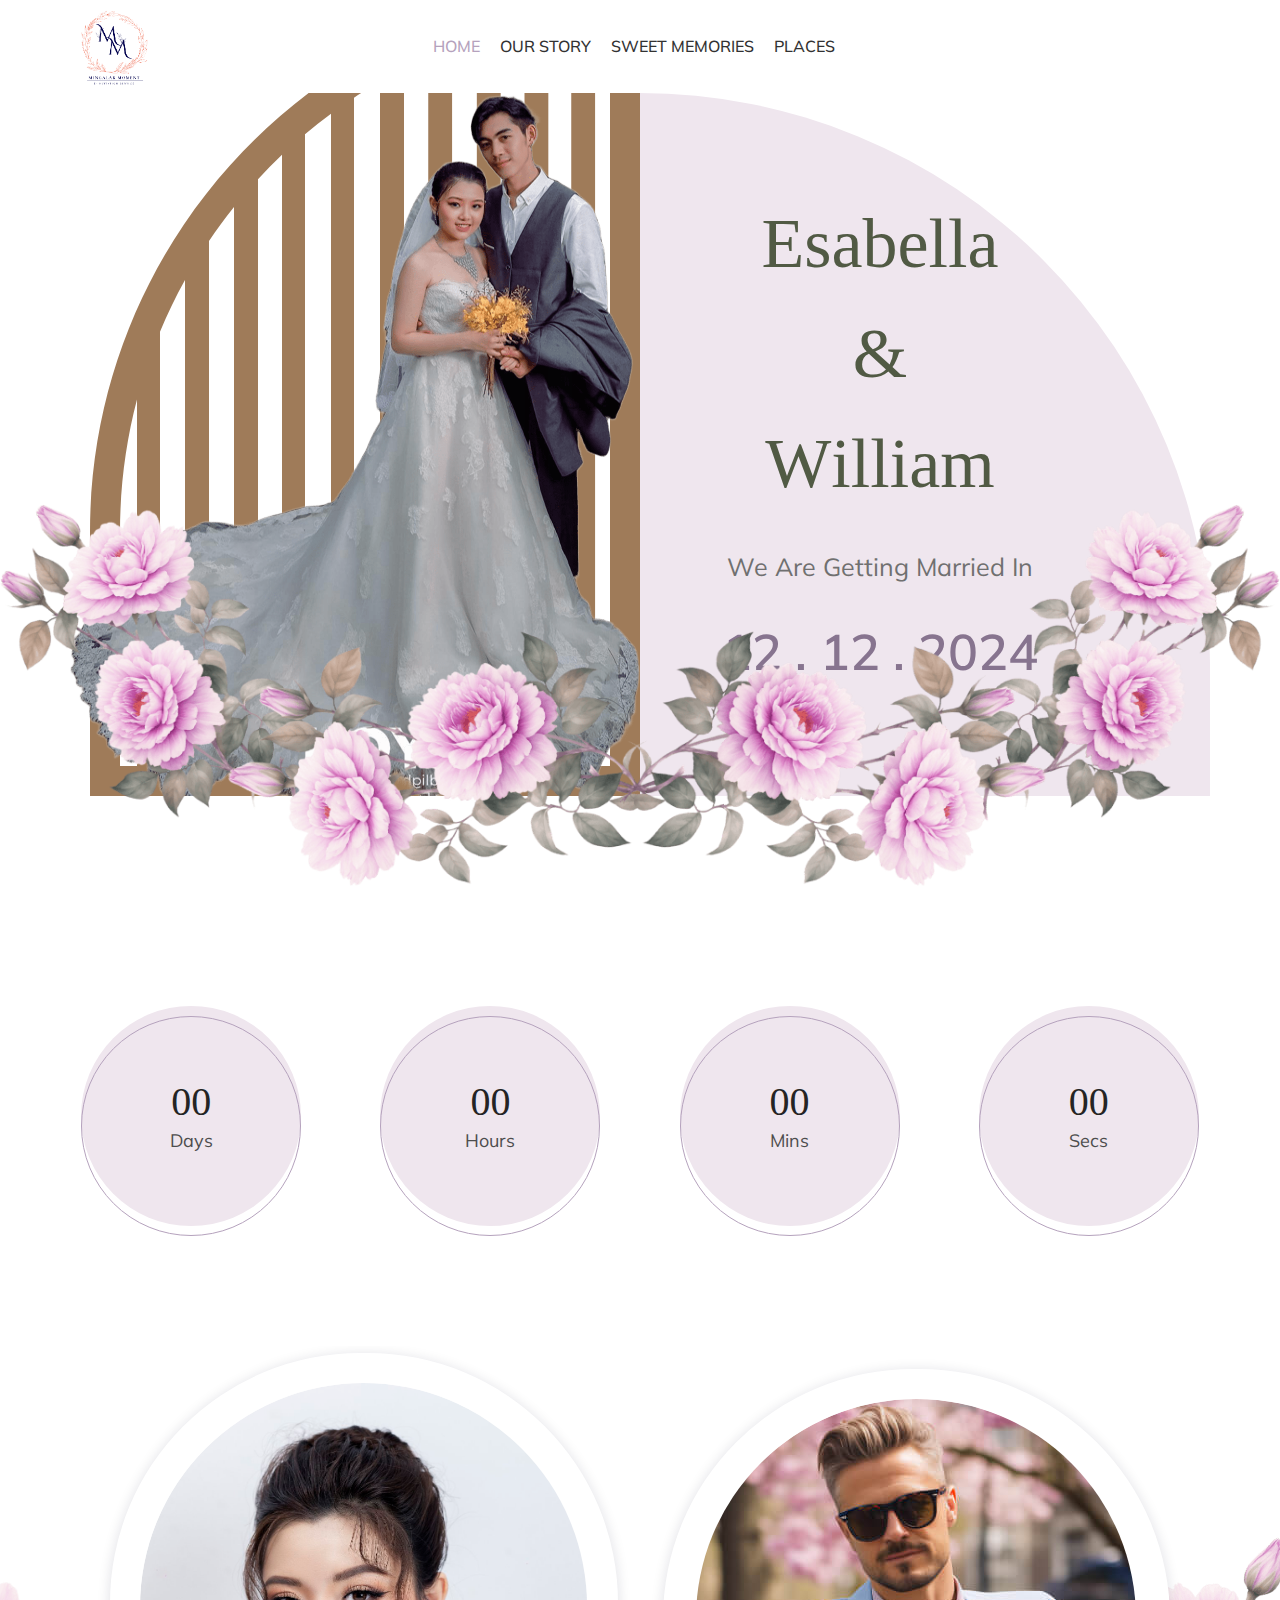
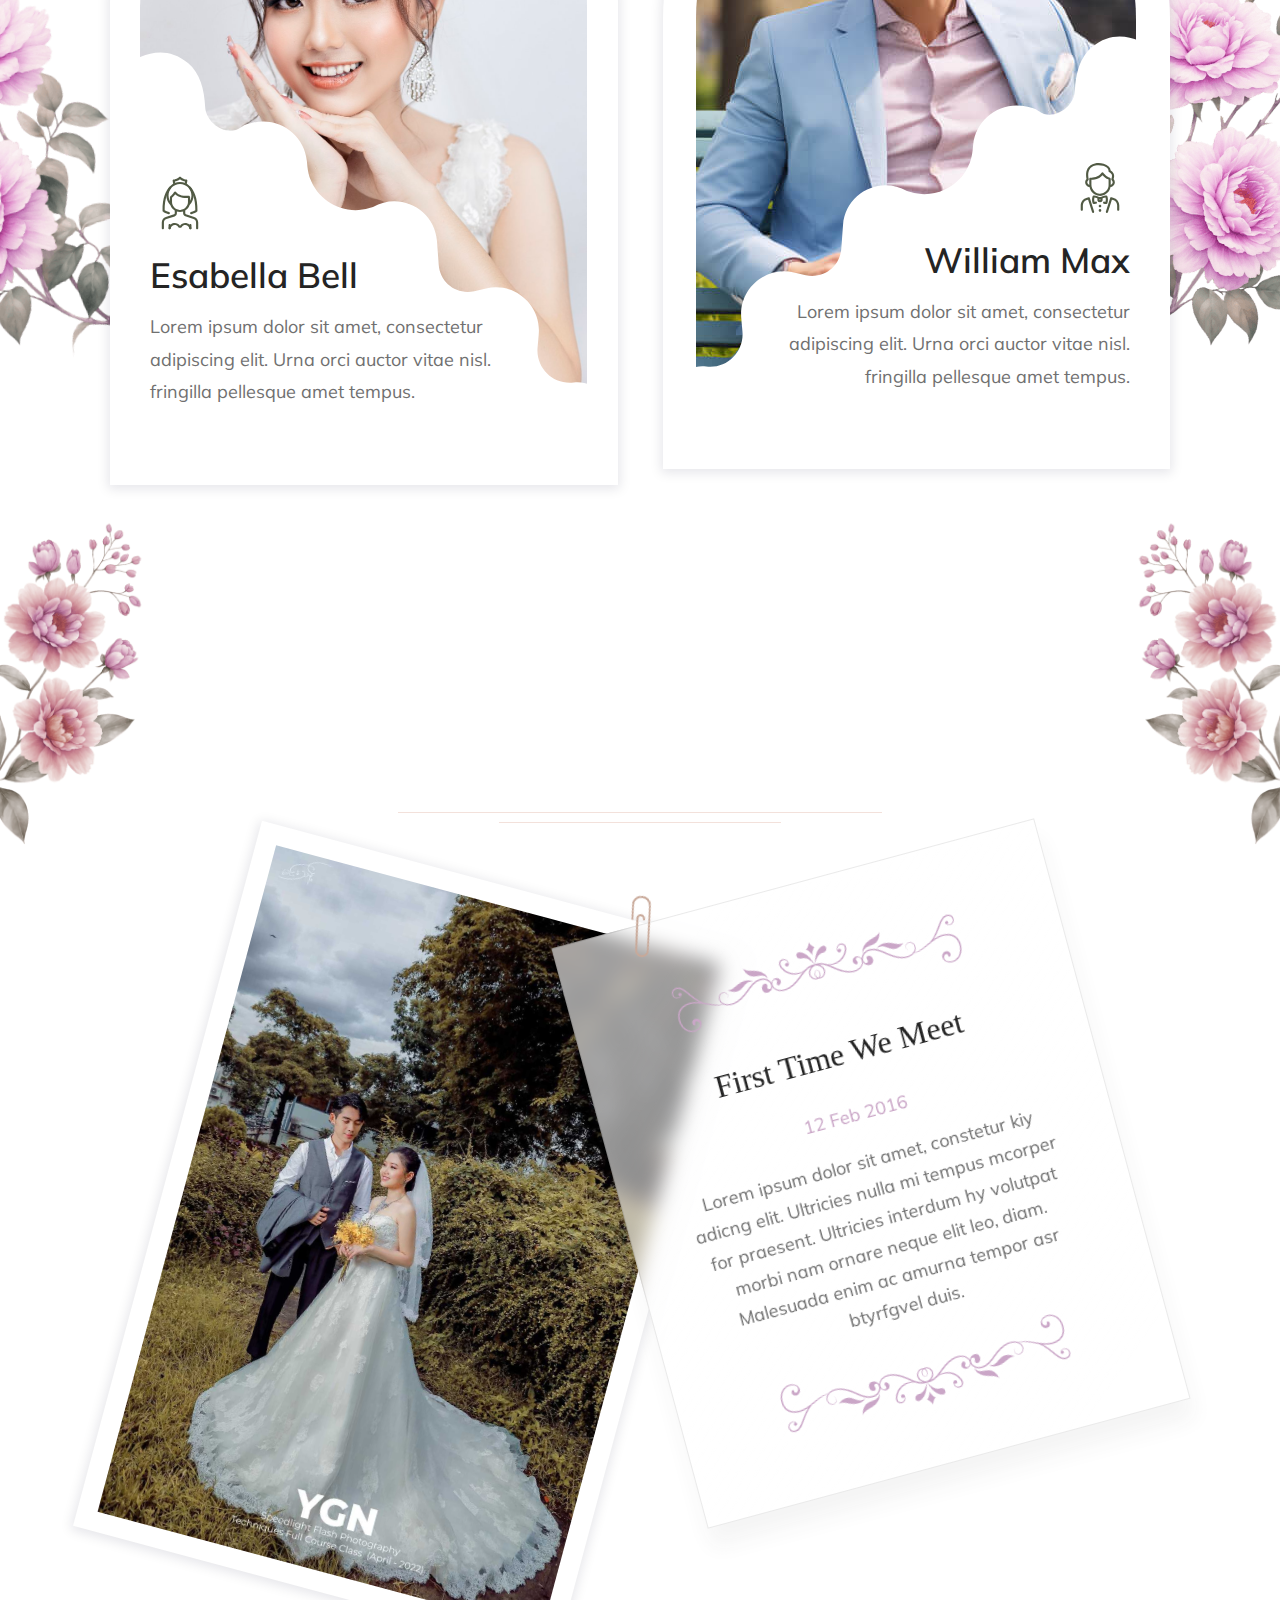
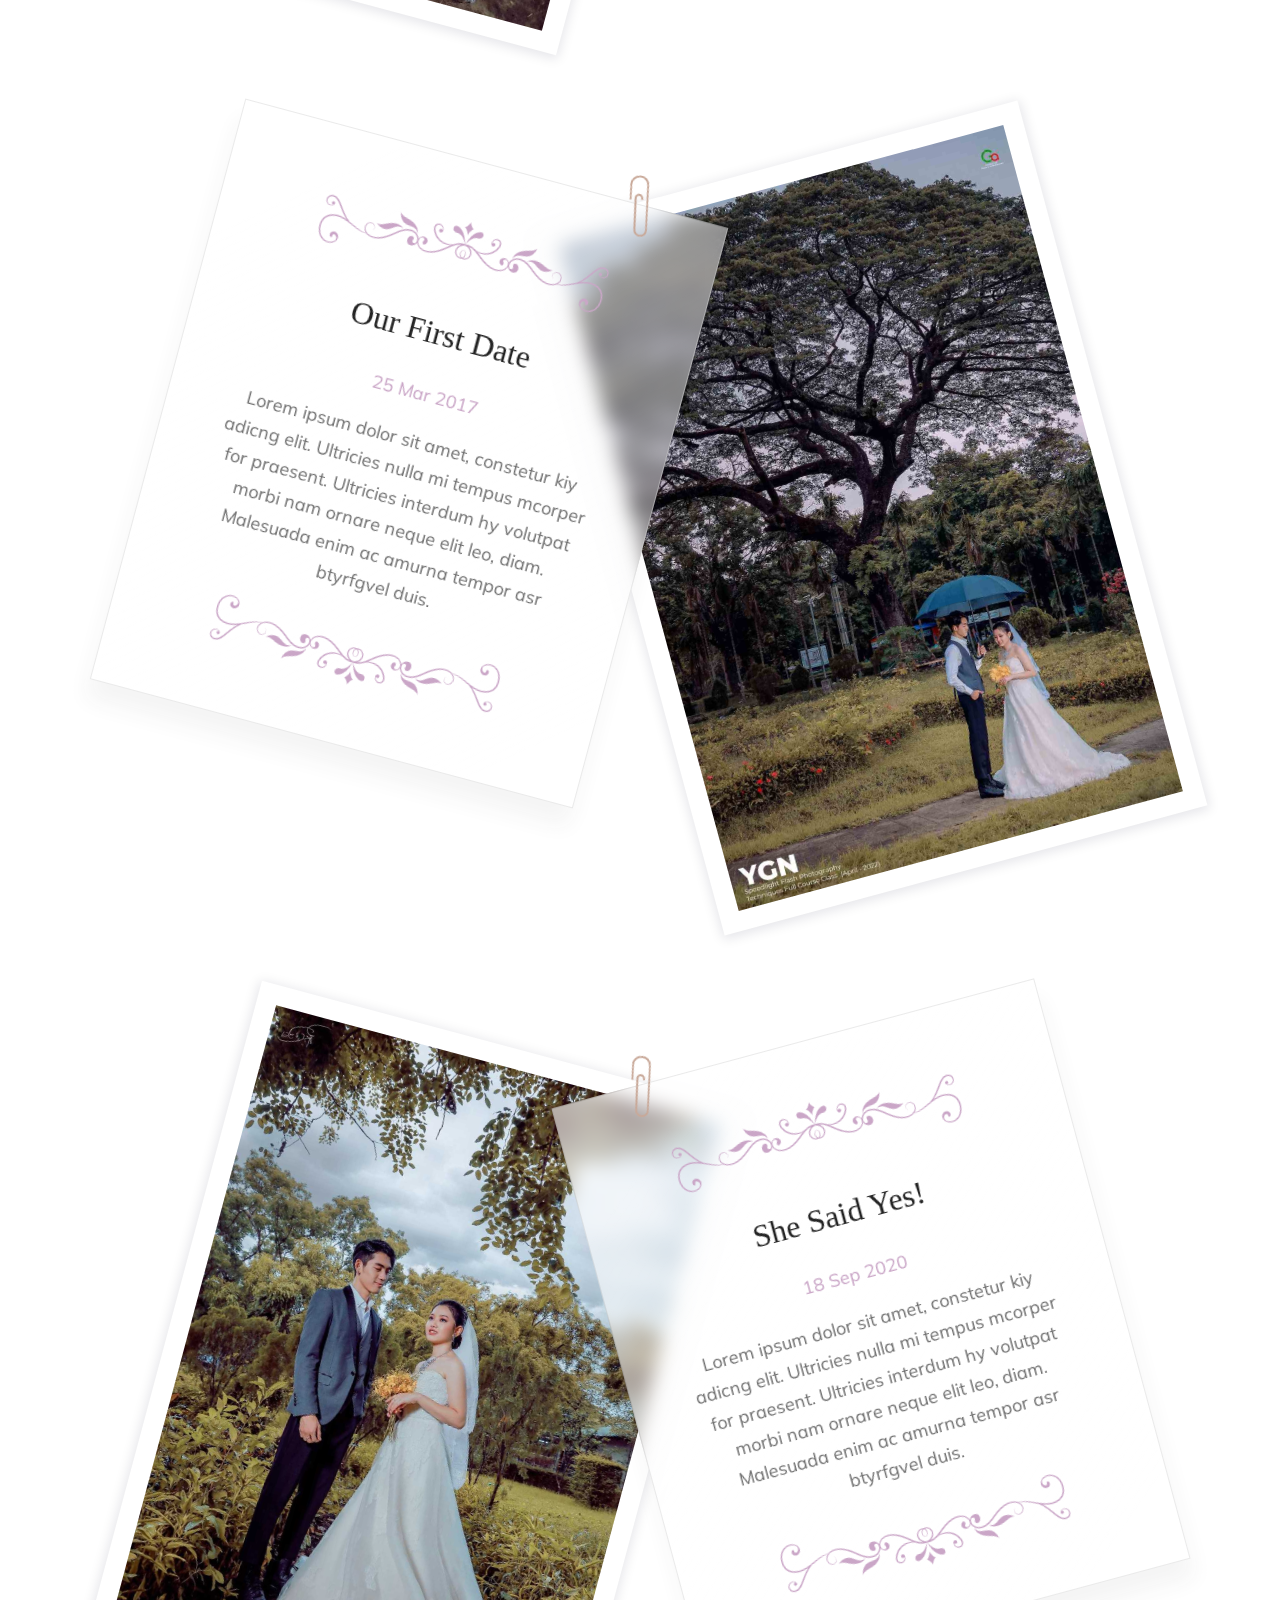
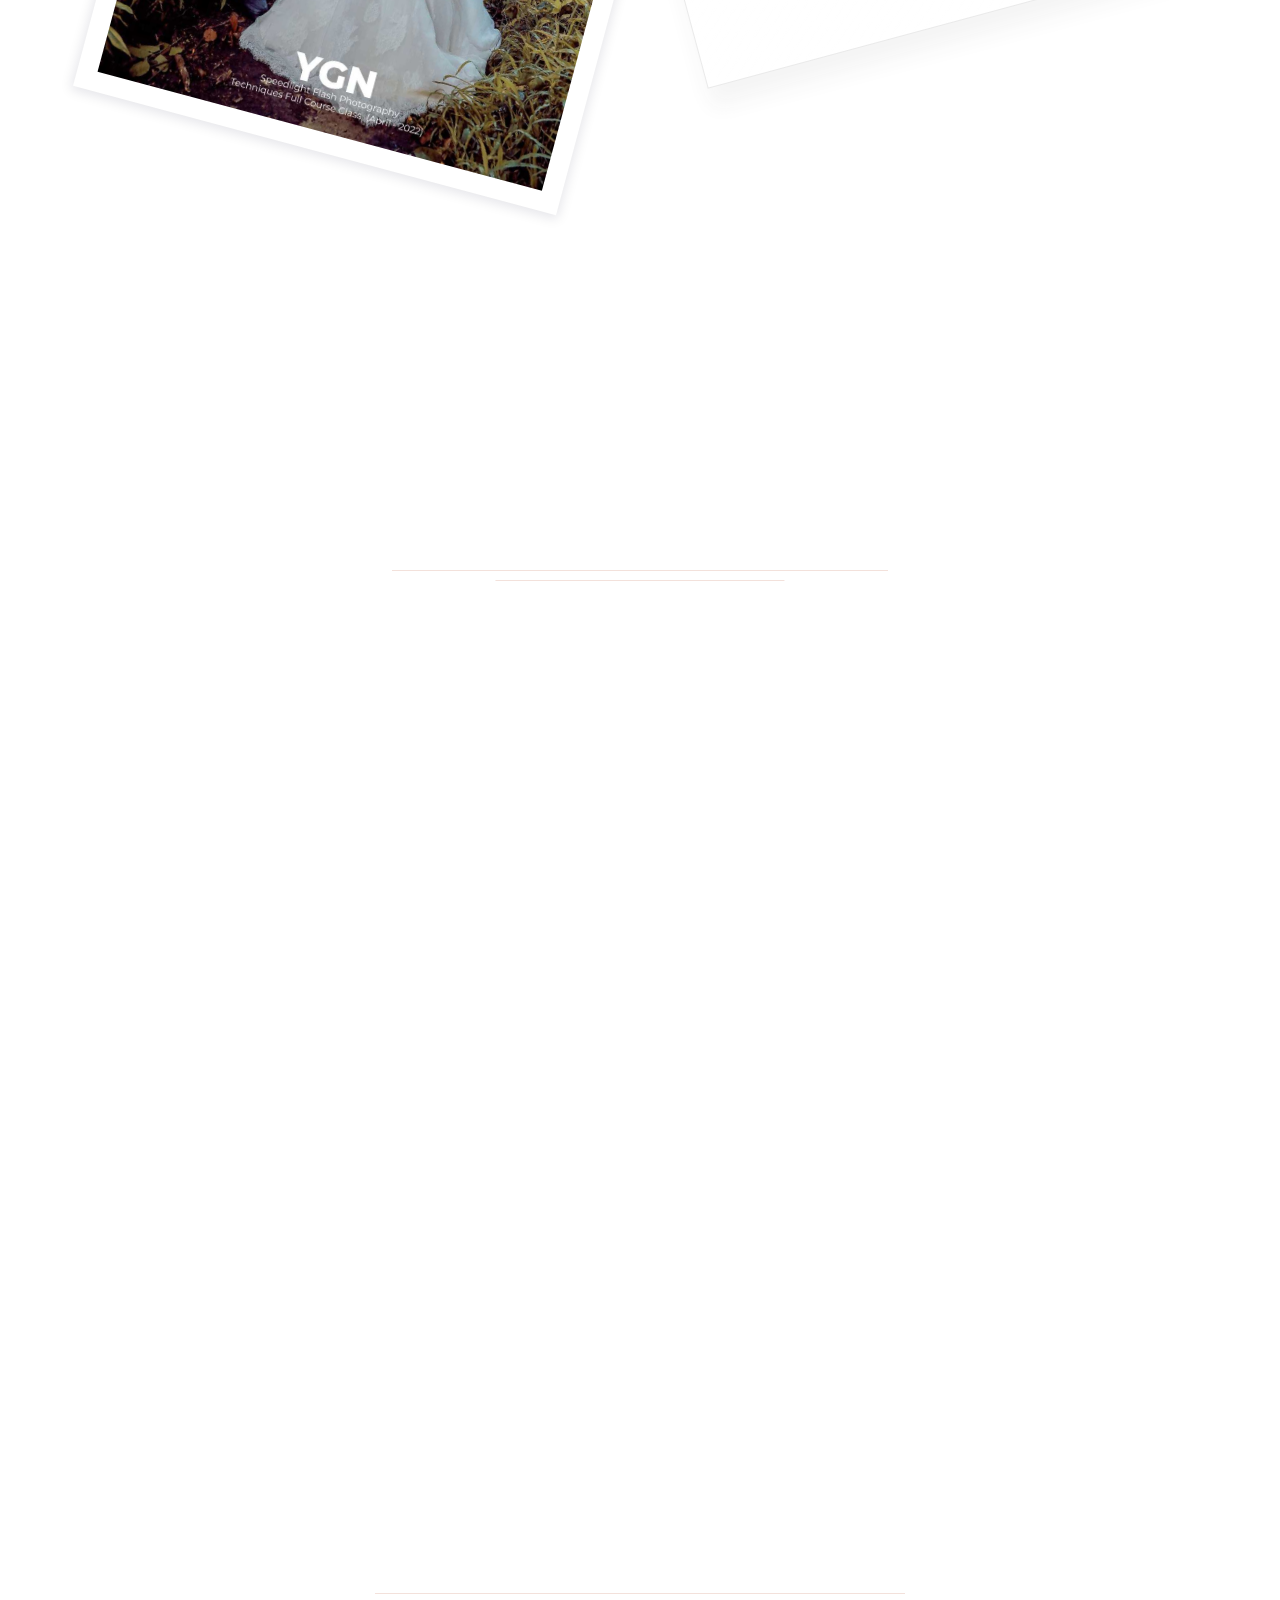
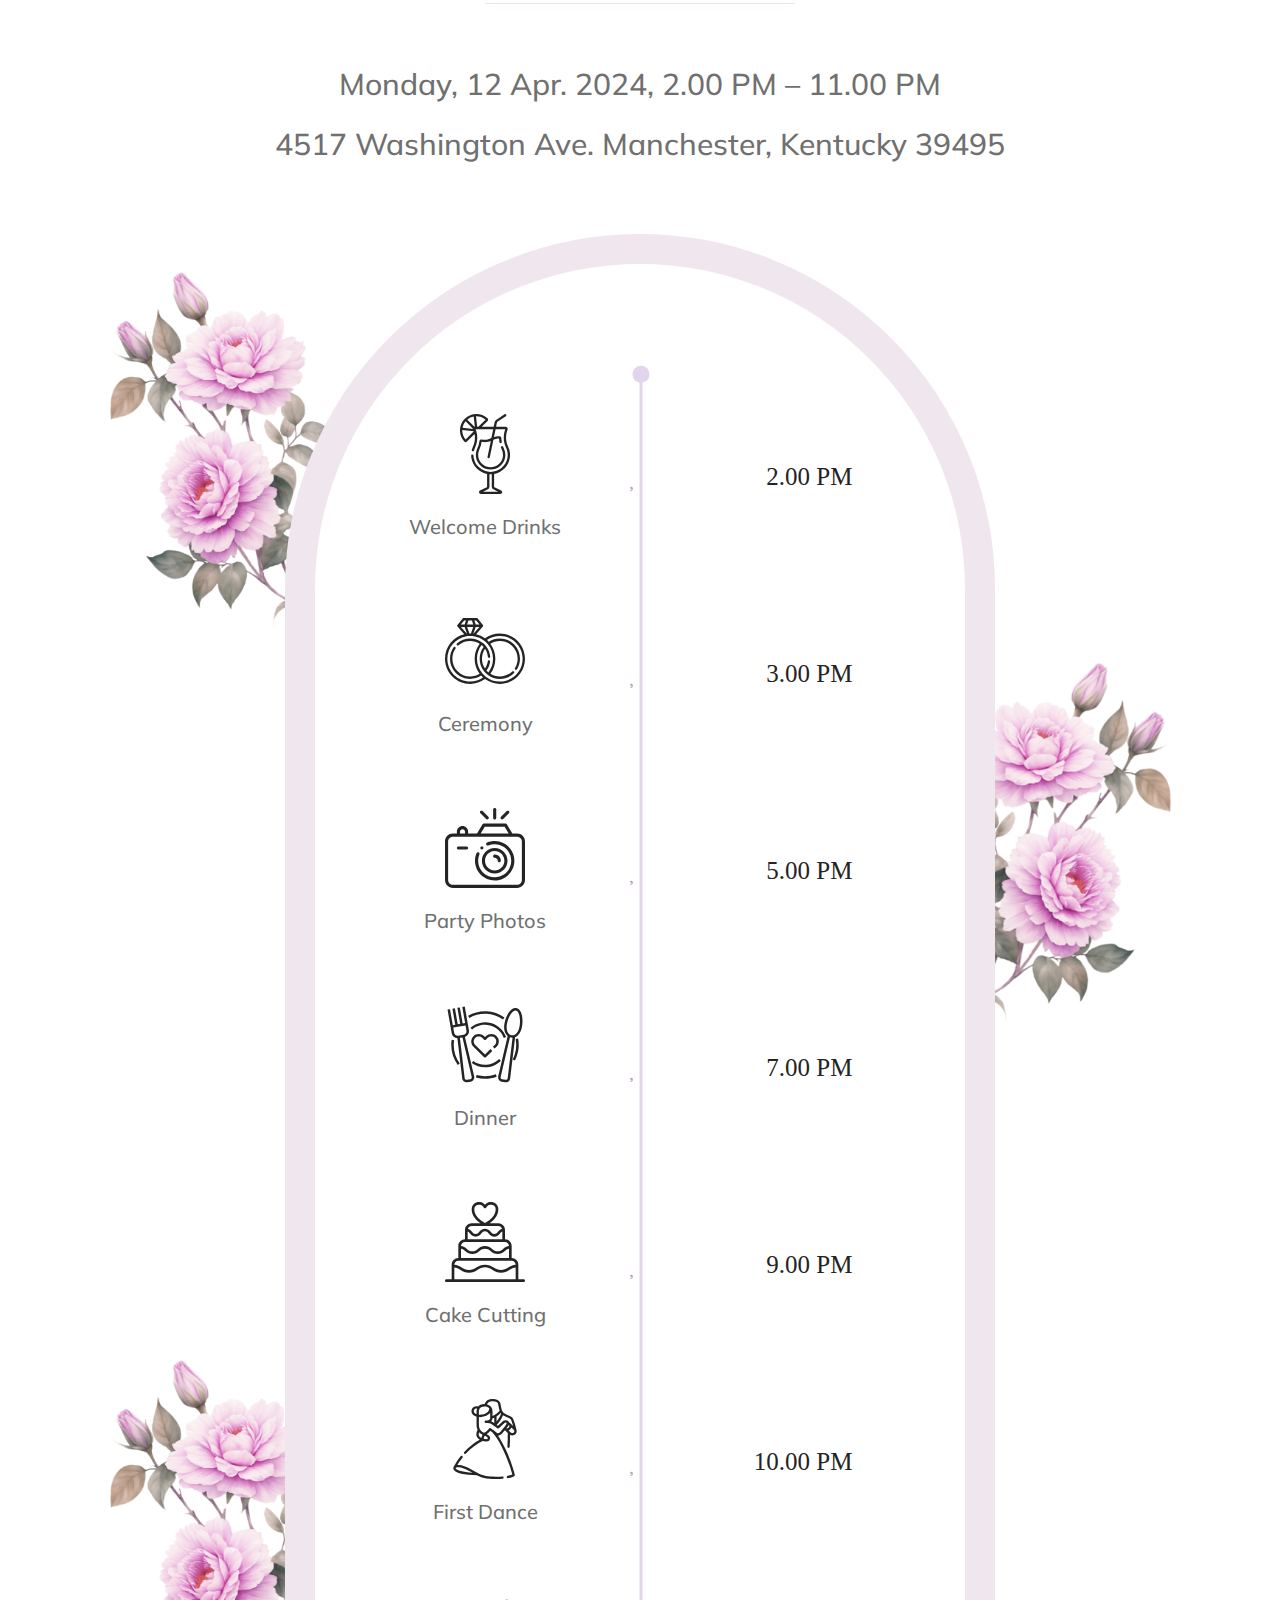
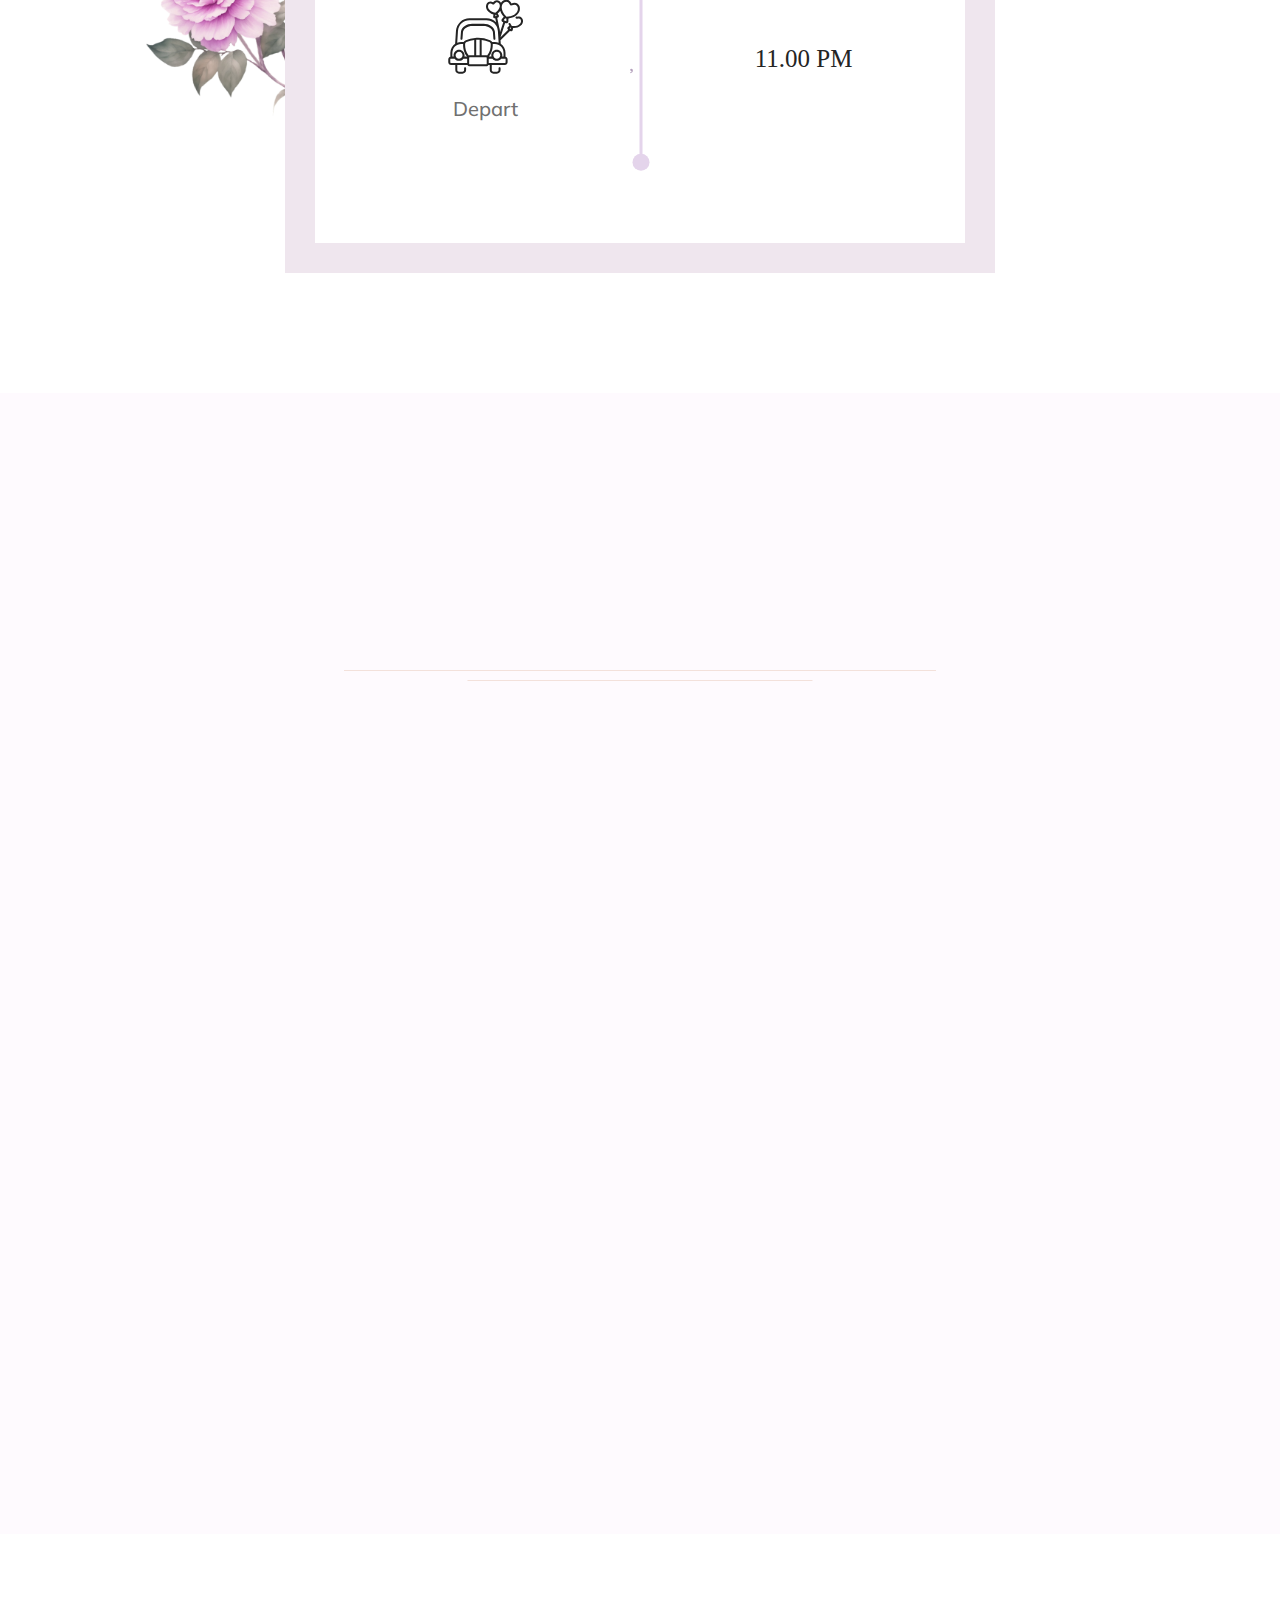
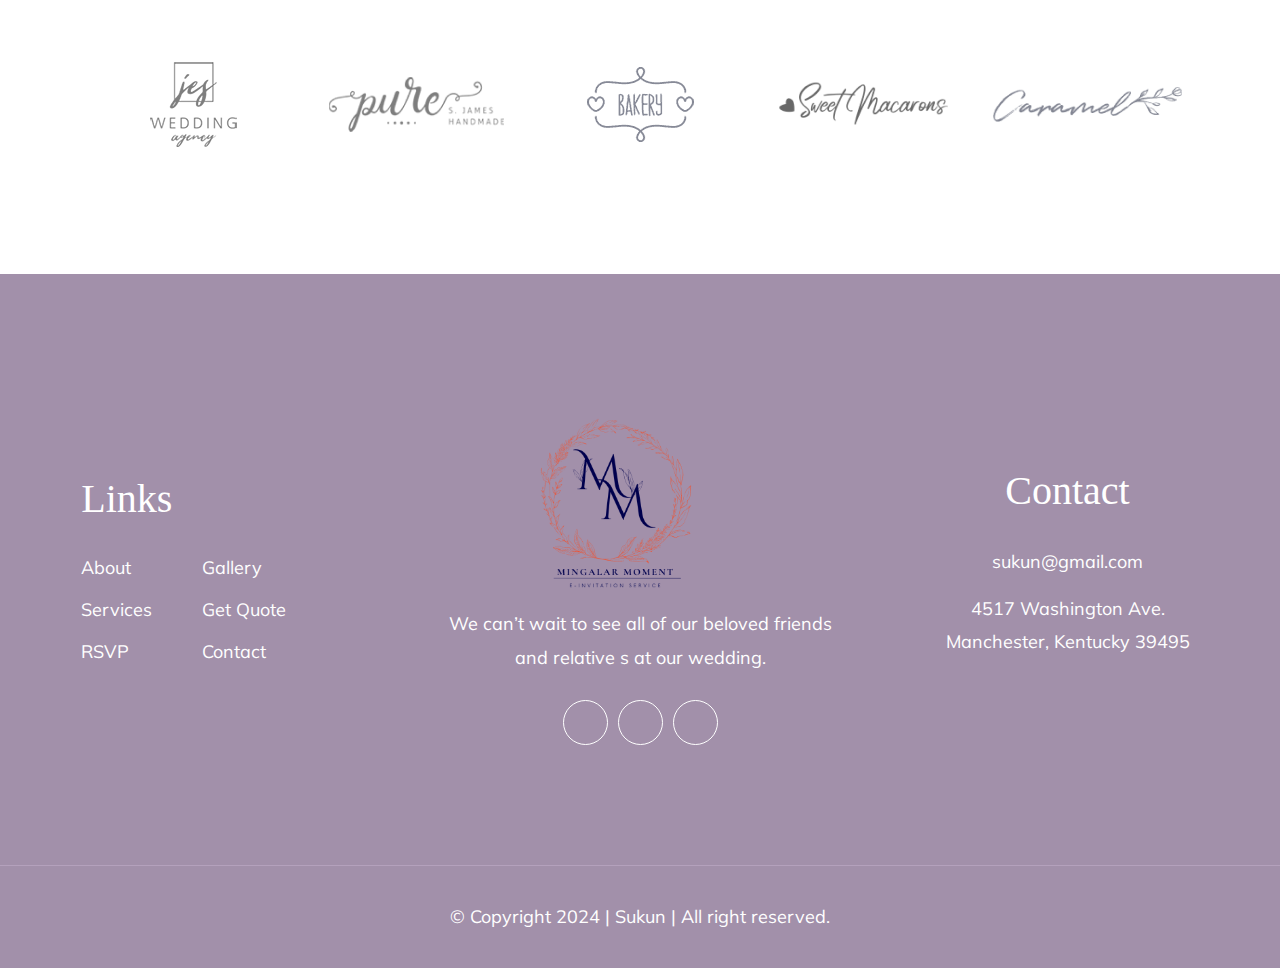
==== index.html @ 6b0471d3 "folder change" ====
<!DOCTYPE html>
<!-- saved from url=(0044)https://wpocean.com/html/tf/sukun/index.html -->
<html lang="en" class="js no-touch cssanimations csstransitions"><head><meta http-equiv="Content-Type" content="text/html; charset=UTF-8">
    
    <meta http-equiv="X-UA-Compatible" content="IE=edge">
    <meta name="viewport" content="width=device-width, initial-scale=1">
    <meta name="author" content="wpOceans">
    <link rel="shortcut icon" type="image/png" href="https://wpocean.com/html/tf/sukun/assets/images/favicon.png">
    <title>Sukun - Wedding &amp; Wedding Planner HTML5 Template</title>
    <link href="./Sukun - Wedding &amp; Wedding Planner HTML5 Template_files/themify-icons.css" rel="stylesheet">
    <link href="./Sukun - Wedding &amp; Wedding Planner HTML5 Template_files/font-awesome.min.css" rel="stylesheet">
    <link href="./Sukun - Wedding &amp; Wedding Planner HTML5 Template_files/flaticon.css" rel="stylesheet">
    <link href="./Sukun - Wedding &amp; Wedding Planner HTML5 Template_files/bootstrap.min.css" rel="stylesheet">
    <link href="./Sukun - Wedding &amp; Wedding Planner HTML5 Template_files/animate.css" rel="stylesheet">
    <link href="./Sukun - Wedding &amp; Wedding Planner HTML5 Template_files/owl.carousel.css" rel="stylesheet">
    <link href="./Sukun - Wedding &amp; Wedding Planner HTML5 Template_files/owl.theme.css" rel="stylesheet">
    <link href="./Sukun - Wedding &amp; Wedding Planner HTML5 Template_files/slick.css" rel="stylesheet">
    <link href="./Sukun - Wedding &amp; Wedding Planner HTML5 Template_files/slick-theme.css" rel="stylesheet">
    <link href="./Sukun - Wedding &amp; Wedding Planner HTML5 Template_files/swiper.min.css" rel="stylesheet">
    <link href="./Sukun - Wedding &amp; Wedding Planner HTML5 Template_files/nice-select.css" rel="stylesheet">
    <link href="./Sukun - Wedding &amp; Wedding Planner HTML5 Template_files/owl.transitions.css" rel="stylesheet">
    <link href="./Sukun - Wedding &amp; Wedding Planner HTML5 Template_files/magnific-popup.css" rel="stylesheet">
    <link href="./Sukun - Wedding &amp; Wedding Planner HTML5 Template_files/jquery.fancybox.css" rel="stylesheet">
    <link href="./Sukun - Wedding &amp; Wedding Planner HTML5 Template_files/odometer-theme-default.css" rel="stylesheet">
    <link href="./Sukun - Wedding &amp; Wedding Planner HTML5 Template_files/jquery-ui.css" rel="stylesheet">
    <link href="./Sukun - Wedding &amp; Wedding Planner HTML5 Template_files/style.css" rel="stylesheet">
<style type="text/css">.fancybox-margin{margin-right:15px;}</style></head>

<body style="">

    <!-- start page-wrapper -->
    <div class="page-wrap">
        <!-- start preloader -->
        <div class="preloader" style="display: none;">
            <div class="vertical-centered-box">
                <div class="content">
                    <div class="loader-circle"></div>
                    <div class="loader-line-mask">
                        <div class="loader-line"></div>
                    </div>
                    <img src="./Sukun - Wedding &amp; Wedding Planner HTML5 Template_files/preloader.png" alt="">
                </div>
            </div>
        </div>
        <!-- end preloader -->
           <!-- Start header -->
           <header id="header">
            <div class="wpo-site-header wpo-header-style-1">
                <nav class="navigation navbar navbar-expand-lg navbar-light original">
                    <div class="container-fluid">
                        <div class="row align-items-center">
                            <div class="col-lg-3 col-md-3 col-3 d-lg-none dl-block">
                                <div class="mobail-menu">
                                    <button type="button" class="navbar-toggler open-btn">
                                        <span class="sr-only">Toggle navigation</span>
                                        <span class="icon-bar first-angle"></span>
                                        <span class="icon-bar middle-angle"></span>
                                        <span class="icon-bar last-angle"></span>
                                    </button>
                                </div>
                            </div>
                            <div class="col-lg-2 col-md-6 col-6">
                                <div class="navbar-header">
                                    <a class="navbar-brand" href="https://wpocean.com/html/tf/sukun/index.html"><img src="./Sukun - Wedding &amp; Wedding Planner HTML5 Template_files/logo.png" alt=""></a>
                                </div>
                            </div>
                            <div class="col-lg-8 col-md-1 col-1">
                                <div id="navbar" class="collapse navbar-collapse navigation-holder">
                                    <button class="menu-close"><i class="ti-close"></i></button>
                                    <ul class="nav navbar-nav mb-2 mb-lg-0">
                                        <li class="menu-item-has-children">
                                            <a class="active" href="#">Home</a>
                                        </li>
                                        <li class="menu-item-has-children">
                                            <a href="#story">Our Story</a>
                                        </li>
                                        <li class="menu-item-has-children">
                                            <a href="#gallery">Sweet Memories</a>
                                        </li>
                                        <li class="menu-item-has-children">
                                            <a href="#event">Places</a>
                                        </li>
                                    </ul>

                                </div><!-- end of nav-collapse -->
                            </div>
                            <div class="col-lg-2 col-md-2 col-2">
                                <div class="header-right">
                                    
                                </div>
                            </div>
                        </div>
                    </div><!-- end of container -->
                </nav><nav class="navigation navbar navbar-expand-lg navbar-light sticky-header">
                    <div class="container-fluid">
                        <div class="row align-items-center">
                            <div class="col-lg-3 col-md-3 col-3 d-lg-none dl-block">
                                <div class="mobail-menu">
                                    <button type="button" class="navbar-toggler open-btn">
                                        <span class="sr-only">Toggle navigation</span>
                                        <span class="icon-bar first-angle"></span>
                                        <span class="icon-bar middle-angle"></span>
                                        <span class="icon-bar last-angle"></span>
                                    </button>
                                </div>
                            </div>
                            <div class="col-lg-2 col-md-6 col-6">
                                <div class="navbar-header">
                                    <a class="navbar-brand" href="https://wpocean.com/html/tf/sukun/index.html"><img src="./Sukun - Wedding &amp; Wedding Planner HTML5 Template_files/logo.png" alt=""></a>
                                </div>
                            </div>
                            <div class="col-lg-8 col-md-1 col-1">
                                <div id="navbar" class="collapse navbar-collapse navigation-holder">
                                    <button class="menu-close"><i class="ti-close"></i></button>
                                    <ul class="nav navbar-nav mb-2 mb-lg-0">
                                        <li class="menu-item-has-children">
                                            <a class="" href="#">Home</a>
                                        </li>
                                        <li class="menu-item-has-children">
                                            <a href="#story">Our Story</a>
                                           
                                        </li>
                                        <li class="menu-item-has-children">
                                            <a href="#gallery">Sweet Memories</a>
                                        </li>
                                        <li class="menu-item-has-children">
                                            <a href="#event">Places</a>
                                        </li>
                                    </ul>

                                </div><!-- end of nav-collapse -->
                            </div>
                            <div class="col-lg-2 col-md-2 col-2">
                                <div class="header-right">
                                    <div class="header-search-form-wrapper">
                                    </div>
                                </div>
                            </div>
                        </div>
                    </div><!-- end of container -->
                </nav>
            </div>
        </header>
        <!-- end of header -->
        <!-- start of hero -->
        <section class="static-hero" >
            <div class="static-main-box">
                <div class="static-inner-box">
                    <div class="container">
                        <div class="row">
                            <div class="col col-xl-6 col-lg-6 col-12">
                                <div class="static-hero-img">
                                    <img class="wow fadeInLeftSlow" data-wow-duration="1500ms" src="./Sukun - Wedding &amp; Wedding Planner HTML5 Template_files/hero-img-1.png" alt="" style="visibility: visible; animation-duration: 1500ms; animation-name: fadeInLeftSlow;">
                                    <div class="hero-img-inner-shape">
                                        <svg viewBox="0 0 550 814" fill="none" xmlns="http://www.w3.org/2000/svg">
                                            <path fill-rule="evenodd" clip-rule="evenodd" d="M520 0.804281C529.932 0.270383 539.935 0 550 0V30V784V814H520H30.0002H0.000244141V784V550C0.000244141 256.309 230.195 16.3825 520 0.804281ZM95 298.06C85.7573 314.717 77.4026 331.934 70 349.649V784H95V298.06ZM119 258.979V784H144V225.064C135.224 236.015 126.882 247.329 119 258.979ZM192 784H168V197.185C175.733 188.816 183.738 180.702 192 172.857V784ZM215 784H241V131.725C232.112 138.302 223.441 145.156 215 152.273V784ZM290 784H264V115.645C272.496 110.04 281.166 104.677 290 99.5667V784ZM314 784H338.25V74.9247C330.053 78.5841 321.967 82.4494 314 86.5141V784ZM386.834 784H362.084V64.992C370.236 61.8311 378.488 58.8699 386.834 56.1142V784ZM410.667 784H434.5V42.8728C426.484 44.6909 418.538 46.6941 410.667 48.8779V784ZM481.25 784H458.334V38.0538C465.917 36.7051 473.557 35.5207 481.25 34.5046V784ZM505.084 784H520V30.8509C515.009 31.1348 510.036 31.4892 505.084 31.9129V784ZM30.0002 550C30.0002 504.255 35.9072 459.889 47 417.624V784H30.0002V550Z"></path>
                                        </svg>
                                    </div>
                                </div>
                            </div>
                            <div class="col col-xl-6 col-lg-6 col-12">
                                <div class="wpo-static-hero-text-box">
                                    <div class="slide-title">
                                        <h2 class="poort-text poort-in-up" style="perspective: 600px;"><div class="poort-line" style="display: block; text-align: center; position: relative;"><div style="position:relative;display:inline-block;"><div style="position: relative; display: inline-block; translate: none; rotate: none; scale: none; transform: translate(0px, 0px); opacity: 1;">E</div><div style="position: relative; display: inline-block; translate: none; rotate: none; scale: none; transform: translate(0px, 0px); opacity: 1;">s</div><div style="position: relative; display: inline-block; translate: none; rotate: none; scale: none; transform: translate(0px, 0px); opacity: 1;">a</div><div style="position: relative; display: inline-block; translate: none; rotate: none; scale: none; transform: translate(0px, 0px); opacity: 1;">b</div><div style="position: relative; display: inline-block; translate: none; rotate: none; scale: none; transform: translate(0px, 0px); opacity: 1;">e</div><div style="position: relative; display: inline-block; translate: none; rotate: none; scale: none; transform: translate(0px, 0px); opacity: 1;">l</div><div style="position: relative; display: inline-block; translate: none; rotate: none; scale: none; transform: translate(0px, 0px); opacity: 1;">l</div><div style="position: relative; display: inline-block; translate: none; rotate: none; scale: none; transform: translate(0px, 0px); opacity: 1;">a</div></div> </div><div class="poort-line" style="display: block; text-align: center; position: relative;"><div style="position:relative;display:inline-block;"><div style="position: relative; display: inline-block; translate: none; rotate: none; scale: none; transform: translate(0px, 0px); opacity: 1;">&amp;</div></div> </div><div class="poort-line" style="display: block; text-align: center; position: relative;"><div style="position:relative;display:inline-block;"><div style="position: relative; display: inline-block; translate: none; rotate: none; scale: none; transform: translate(0px, 0px); opacity: 1;">W</div><div style="position: relative; display: inline-block; translate: none; rotate: none; scale: none; transform: translate(0px, 0px); opacity: 1;">i</div><div style="position: relative; display: inline-block; translate: none; rotate: none; scale: none; transform: translate(0px, 0px); opacity: 1;">l</div><div style="position: relative; display: inline-block; translate: none; rotate: none; scale: none; transform: translate(0px, 0px); opacity: 1;">l</div><div style="position: relative; display: inline-block; translate: none; rotate: none; scale: none; transform: translate(0px, 0px); opacity: 1;">i</div><div style="position: relative; display: inline-block; translate: none; rotate: none; scale: none; transform: translate(0px, 0px); opacity: 1;">a</div><div style="position: relative; display: inline-block; translate: none; rotate: none; scale: none; transform: translate(0px, 0px); opacity: 1;">m</div></div></div></h2>
                                    </div>
                                    <div class="slide-text wow fadeInUp" data-wow-duration="1600ms" style="visibility: visible; animation-duration: 1600ms; animation-name: fadeInUp;">
                                        <p>We Are Getting Married In </p>
                                    </div>
                                    <div class="slide-date wow fadeInUp" data-wow-duration="1700ms" style="visibility: visible; animation-duration: 1700ms; animation-name: fadeInUp;">
                                        <p>12 . 12 . 2024</p>
                                    </div>
                                    <div class="clearfix"></div>
                                </div>
                            </div>
                        </div>
                    </div>
                </div>
                <div class="bottom-shape wow fadeInUp" data-wow-duration="1400ms" style="visibility: visible; animation-duration: 1400ms; animation-name: fadeInUp;">
                    <img src="./Sukun - Wedding &amp; Wedding Planner HTML5 Template_files/bottom-image.png" alt="">
                </div>
            </div>
        </section>
        <!-- end of hero slider -->
        <!-- start wpo-wedding-date -->
        <section class="wpo-wedding-date section-padding" id="home">
            <h2 class="d-none">hidden</h2>
            <div class="container">
                <div class="wedding-date-wrap">
                    <div class="clock-grids">
                        <div id="clock"><div class="box"><div><div class="time">353</div> <span>Days</span> </div></div><div class="box"><div><div class="time">06</div> <span>Hours</span> </div></div><div class="box"><div><div class="time">24</div> <span>Mins</span> </div></div><div class="box"><div><div class="time">16</div> <span>Secs</span> </div></div></div>
                    </div>
                </div>
            </div> <!-- end container -->
        </section>
        <!-- end wpo-wedding-date-s3-->
        <!-- start couple-section -->
        <section class="wpo-couple-section section-padding pt-2" id="couple">
            <div class="container">
                <div class="couple-area clearfix">
                    <div class="couple-wrap">
                        <div class="row align-items-center gx-5">
                            <div class="col col-md-6 col-12">
                                <div class="couple-item">
                                    <div class="couple-img">
                                        <img src="./Sukun - Wedding &amp; Wedding Planner HTML5 Template_files/couple-img-1.jpg" alt="">
                                    </div>
                                    <div class="couple-text">
                                        <i><img src="./Sukun - Wedding &amp; Wedding Planner HTML5 Template_files/bride.svg" alt=""></i>
                                        <h3>Esabella Bell</h3>
                                        <p>Lorem ipsum dolor sit amet, consectetur adipiscing elit. Urna orci auctor
                                            vitae nisl. fringilla pellesque amet tempus.</p>
                                        <div class="social">
                                            <ul>
                                                <li><a href="https://wpocean.com/html/tf/sukun/index.html#"><i class="ti-facebook"></i></a></li>
                                                <li><a href="https://wpocean.com/html/tf/sukun/index.html#"><i class="ti-twitter-alt"></i></a></li>
                                                <li><a href="https://wpocean.com/html/tf/sukun/index.html#"><i class="ti-instagram"></i></a></li>
                                            </ul>
                                        </div>
                                        <div class="couple-bg">
                                            <svg viewBox="0 0 500 433" fill="none" xmlns="http://www.w3.org/2000/svg">
                                                <path d="M0 28.0003C0 28.0003 40 -20.2942 78 11.0001C90.075 20.9443 94.3766 37.833 95.1425 54.6979C95.9162 71.7365 117.555 85.4249 131.164 75.1428C133.036 73.7282 135.17 72.6975 137.441 72.11L142.442 70.8167C168.453 64.0898 194.316 82.2112 196.874 108.956L197.393 114.379C200.295 144.721 230.211 164.837 259.405 156.079L263 155C290.305 139.265 324.668 157.485 326.966 188.914L328.735 213.107C329.843 228.267 342.466 240 357.667 240C359.882 240 362.089 239.747 364.246 239.244L376.055 236.494C404.616 229.843 431.332 253.052 428.738 282.263L427.564 295.484C425.743 315.988 443.286 332.954 463.719 330.449C482.999 328.085 500 343.128 500 362.553V433H0V28.0003Z" fill="white"></path>
                                            </svg>
                                        </div>
                                    </div>
                                </div>
                            </div>
                            <div class="col col-md-6 col-12">
                                <div class="couple-item">
                                    <div class="couple-img">
                                        <img src="./Sukun - Wedding &amp; Wedding Planner HTML5 Template_files/couple-img-2.jpg" alt="">
                                    </div>
                                    <div class="couple-text">
                                        <i><img src="./Sukun - Wedding &amp; Wedding Planner HTML5 Template_files/groom.svg" alt=""></i>
                                        <h3>William Max</h3>
                                        <p>Lorem ipsum dolor sit amet, consectetur adipiscing elit. Urna orci auctor
                                            vitae nisl. fringilla pellesque amet tempus.</p>
                                        <div class="social">
                                            <ul>
                                                <li><a href="https://wpocean.com/html/tf/sukun/index.html#"><i class="ti-facebook"></i></a></li>
                                                <li><a href="https://wpocean.com/html/tf/sukun/index.html#"><i class="ti-twitter-alt"></i></a></li>
                                                <li><a href="https://wpocean.com/html/tf/sukun/index.html#"><i class="ti-instagram"></i></a></li>
                                            </ul>
                                        </div>
                                        <div class="couple-bg">
                                            <svg viewBox="0 0 500 433" fill="none" xmlns="http://www.w3.org/2000/svg">
                                                <path d="M500 28.0003C500 28.0003 460 -20.2942 422 11.0001C409.925 20.9443 405.623 37.833 404.858 54.6979C404.084 71.7365 382.445 85.4249 368.836 75.1428C366.964 73.7282 364.83 72.6975 362.559 72.11L357.558 70.8167C331.547 64.0898 305.684 82.2112 303.126 108.956L302.607 114.379C299.705 144.721 269.789 164.837 240.595 156.079L237 155C209.695 139.265 175.332 157.485 173.034 188.914L171.265 213.107C170.157 228.267 157.534 240 142.333 240C140.118 240 137.911 239.747 135.754 239.244L123.945 236.494C95.3837 229.843 68.6684 253.052 71.2621 282.263L72.436 295.484C74.2567 315.988 56.7136 332.954 36.2814 330.449C17.0009 328.085 0 343.128 0 362.553V433H500V28.0003Z" fill="white"></path>
                                            </svg>
                                        </div>
                                    </div>
                                </div>
                            </div>
                        </div>
                        <div class="shape-1"><img src="./Sukun - Wedding &amp; Wedding Planner HTML5 Template_files/flower1.png" alt=""></div>
                        <div class="shape-2"><img src="./Sukun - Wedding &amp; Wedding Planner HTML5 Template_files/flower2.png" alt=""></div>
                    </div>
                </div>
            </div> <!-- end container -->
        </section>
        <!-- end couple-section -->
        <!-- start wpo-story-section -->
        <section class="wpo-story-section section-padding pb-0" id="story">
            <div class="container">
                <div class="wpo-section-title">
                    <h4 class="poort-text poort-in-right" style="perspective: 600px;"><div class="poort-line" style="display: block; text-align: center; position: relative;"><div style="position:relative;display:inline-block;"><div style="position: relative; display: inline-block; translate: none; rotate: none; scale: none; transform: translate(100px, 0px); opacity: 0;">O</div><div style="position: relative; display: inline-block; translate: none; rotate: none; scale: none; transform: translate(100px, 0px); opacity: 0;">u</div><div style="position: relative; display: inline-block; translate: none; rotate: none; scale: none; transform: translate(100px, 0px); opacity: 0;">r</div></div> <div style="position:relative;display:inline-block;"><div style="position: relative; display: inline-block; translate: none; rotate: none; scale: none; transform: translate(100px, 0px); opacity: 0;">S</div><div style="position: relative; display: inline-block; translate: none; rotate: none; scale: none; transform: translate(100px, 0px); opacity: 0;">t</div><div style="position: relative; display: inline-block; translate: none; rotate: none; scale: none; transform: translate(100px, 0px); opacity: 0;">o</div><div style="position: relative; display: inline-block; translate: none; rotate: none; scale: none; transform: translate(100px, 0px); opacity: 0;">r</div><div style="position: relative; display: inline-block; translate: none; rotate: none; scale: none; transform: translate(100px, 0px); opacity: 0;">y</div></div></div></h4>
                    <h2 class="poort-text poort-in-right" style="perspective: 600px;"><div class="poort-line" style="display: block; text-align: center; position: relative;"><div style="position:relative;display:inline-block;"><div style="position: relative; display: inline-block; translate: none; rotate: none; scale: none; transform: translate(100px, 0px); opacity: 0;">O</div><div style="position: relative; display: inline-block; translate: none; rotate: none; scale: none; transform: translate(100px, 0px); opacity: 0;">u</div><div style="position: relative; display: inline-block; translate: none; rotate: none; scale: none; transform: translate(100px, 0px); opacity: 0;">r</div></div> <div style="position:relative;display:inline-block;"><div style="position: relative; display: inline-block; translate: none; rotate: none; scale: none; transform: translate(100px, 0px); opacity: 0;">S</div><div style="position: relative; display: inline-block; translate: none; rotate: none; scale: none; transform: translate(100px, 0px); opacity: 0;">w</div><div style="position: relative; display: inline-block; translate: none; rotate: none; scale: none; transform: translate(100px, 0px); opacity: 0;">e</div><div style="position: relative; display: inline-block; translate: none; rotate: none; scale: none; transform: translate(100px, 0px); opacity: 0;">e</div><div style="position: relative; display: inline-block; translate: none; rotate: none; scale: none; transform: translate(100px, 0px); opacity: 0;">t</div></div> <div style="position:relative;display:inline-block;"><div style="position: relative; display: inline-block; translate: none; rotate: none; scale: none; transform: translate(100px, 0px); opacity: 0;">L</div><div style="position: relative; display: inline-block; translate: none; rotate: none; scale: none; transform: translate(100px, 0px); opacity: 0;">o</div><div style="position: relative; display: inline-block; translate: none; rotate: none; scale: none; transform: translate(100px, 0px); opacity: 0;">v</div><div style="position: relative; display: inline-block; translate: none; rotate: none; scale: none; transform: translate(100px, 0px); opacity: 0;">e</div></div> <div style="position:relative;display:inline-block;"><div style="position: relative; display: inline-block; translate: none; rotate: none; scale: none; transform: translate(100px, 0px); opacity: 0;">S</div><div style="position: relative; display: inline-block; translate: none; rotate: none; scale: none; transform: translate(100px, 0px); opacity: 0;">t</div><div style="position: relative; display: inline-block; translate: none; rotate: none; scale: none; transform: translate(100px, 0px); opacity: 0;">o</div><div style="position: relative; display: inline-block; translate: none; rotate: none; scale: none; transform: translate(100px, 0px); opacity: 0;">r</div><div style="position: relative; display: inline-block; translate: none; rotate: none; scale: none; transform: translate(100px, 0px); opacity: 0;">y</div></div></div></h2>
                </div>
                <div class="wpo-story-wrap">
                    <div class="wpo-story-item">
                        <div class="row">
                            <div class="col col-lg-6 col-12">
                                <div class="wpo-story-img">
                                    <img src="./Sukun - Wedding &amp; Wedding Planner HTML5 Template_files/story-1.jpg" alt="">
                                </div>
                            </div>
                            <div class="col col-lg-6 col-12">
                                <div class="wpo-story-content">
                                    <div class="pin">
                                        <img src="./Sukun - Wedding &amp; Wedding Planner HTML5 Template_files/pin.svg" alt="">
                                    </div>
                                    <i><img src="./Sukun - Wedding &amp; Wedding Planner HTML5 Template_files/f-shape-1.png" alt=""></i>
                                    <h2>First Time We Meet</h2>
                                    <span>12 Feb 2016</span>
                                    <p>Lorem ipsum dolor sit amet, constetur kiy adicng elit. Ultricies nulla mi tempus
                                        mcorper for praesent. Ultricies interdum hy volutpat morbi nam ornare neque elit
                                        leo, diam. Malesuada enim ac amurna tempor asr btyrfgvel duis.</p>
                                    <i><img src="./Sukun - Wedding &amp; Wedding Planner HTML5 Template_files/f-shape-2.png" alt=""></i>
                                </div>
                            </div>
                        </div>
                    </div>
                    <div class="wpo-story-item">
                        <div class="row">
                            <div class="col col-lg-6 col-12">
                                <div class="wpo-story-img">
                                    <img src="./Sukun - Wedding &amp; Wedding Planner HTML5 Template_files/story-2.jpg" alt="">
                                </div>
                            </div>
                            <div class="col col-lg-6 col-12">
                                <div class="wpo-story-content">
                                    <div class="pin">
                                        <img src="./Sukun - Wedding &amp; Wedding Planner HTML5 Template_files/pin.svg" alt="">
                                    </div>
                                    <i><img src="./Sukun - Wedding &amp; Wedding Planner HTML5 Template_files/f-shape-1.png" alt=""></i>
                                    <h2>Our First Date</h2>
                                    <span>25 Mar 2017</span>
                                    <p>Lorem ipsum dolor sit amet, constetur kiy adicng elit. Ultricies nulla mi tempus
                                        mcorper for praesent. Ultricies interdum hy volutpat morbi nam ornare neque elit
                                        leo, diam. Malesuada enim ac amurna tempor asr btyrfgvel duis.</p>
                                    <i><img src="./Sukun - Wedding &amp; Wedding Planner HTML5 Template_files/f-shape-2.png" alt=""></i>
                                </div>
                            </div>
                        </div>
                    </div>
                    <div class="wpo-story-item">
                        <div class="row">
                            <div class="col col-lg-6 col-12">
                                <div class="wpo-story-img">
                                    <img src="./Sukun - Wedding &amp; Wedding Planner HTML5 Template_files/story-3.jpg" alt="">
                                </div>
                            </div>
                            <div class="col col-lg-6 col-12">
                                <div class="wpo-story-content">
                                    <div class="pin">
                                        <img src="./Sukun - Wedding &amp; Wedding Planner HTML5 Template_files/pin.svg" alt="">
                                    </div>
                                    <i><img src="./Sukun - Wedding &amp; Wedding Planner HTML5 Template_files/f-shape-1.png" alt=""></i>
                                    <h2>She Said Yes!</h2>
                                    <span>18 Sep 2020</span>
                                    <p>Lorem ipsum dolor sit amet, constetur kiy adicng elit. Ultricies nulla mi tempus
                                        mcorper for praesent. Ultricies interdum hy volutpat morbi nam ornare neque elit
                                        leo, diam. Malesuada enim ac amurna tempor asr btyrfgvel duis.</p>
                                    <i><img src="./Sukun - Wedding &amp; Wedding Planner HTML5 Template_files/f-shape-2.png" alt=""></i>
                                </div>
                            </div>
                        </div>
                    </div>
                </div>
            </div> <!-- end container -->
            <div class="flower-shape-1">
                <div class="flower-sticky">
                    <img src="./Sukun - Wedding &amp; Wedding Planner HTML5 Template_files/shape1.png" alt="">
                </div>
            </div>
            <div class="flower-shape-2">
                <div class="flower-sticky">
                    <img src="./Sukun - Wedding &amp; Wedding Planner HTML5 Template_files/shape2.png" alt="">
                </div>
            </div>
        </section>
        <!-- end story-section -->

        <!-- start wpo-portfolio-section -->
        <section class="wpo-portfolio-section section-padding pt-0" id="gallery">
            <div class="container-fluid">
                <div class="wpo-section-title">
                    <h4 class="poort-text poort-in-right" style="perspective: 600px;"><div class="poort-line" style="display: block; text-align: center; position: relative;"><div style="position:relative;display:inline-block;"><div style="position: relative; display: inline-block; translate: none; rotate: none; scale: none; transform: translate(100px, 0px); opacity: 0;">S</div><div style="position: relative; display: inline-block; translate: none; rotate: none; scale: none; transform: translate(100px, 0px); opacity: 0;">w</div><div style="position: relative; display: inline-block; translate: none; rotate: none; scale: none; transform: translate(100px, 0px); opacity: 0;">e</div><div style="position: relative; display: inline-block; translate: none; rotate: none; scale: none; transform: translate(100px, 0px); opacity: 0;">e</div><div style="position: relative; display: inline-block; translate: none; rotate: none; scale: none; transform: translate(100px, 0px); opacity: 0;">t</div></div> <div style="position:relative;display:inline-block;"><div style="position: relative; display: inline-block; translate: none; rotate: none; scale: none; transform: translate(100px, 0px); opacity: 0;">M</div><div style="position: relative; display: inline-block; translate: none; rotate: none; scale: none; transform: translate(100px, 0px); opacity: 0;">e</div><div style="position: relative; display: inline-block; translate: none; rotate: none; scale: none; transform: translate(100px, 0px); opacity: 0;">m</div><div style="position: relative; display: inline-block; translate: none; rotate: none; scale: none; transform: translate(100px, 0px); opacity: 0;">o</div><div style="position: relative; display: inline-block; translate: none; rotate: none; scale: none; transform: translate(100px, 0px); opacity: 0;">r</div><div style="position: relative; display: inline-block; translate: none; rotate: none; scale: none; transform: translate(100px, 0px); opacity: 0;">i</div><div style="position: relative; display: inline-block; translate: none; rotate: none; scale: none; transform: translate(100px, 0px); opacity: 0;">e</div><div style="position: relative; display: inline-block; translate: none; rotate: none; scale: none; transform: translate(100px, 0px); opacity: 0;">s</div></div></div></h4>
                    <h2 class="poort-text poort-in-right" style="perspective: 600px;"><div class="poort-line" style="display: block; text-align: center; position: relative;"><div style="position:relative;display:inline-block;"><div style="position: relative; display: inline-block; translate: none; rotate: none; scale: none; transform: translate(100px, 0px); opacity: 0;">O</div><div style="position: relative; display: inline-block; translate: none; rotate: none; scale: none; transform: translate(100px, 0px); opacity: 0;">u</div><div style="position: relative; display: inline-block; translate: none; rotate: none; scale: none; transform: translate(100px, 0px); opacity: 0;">r</div></div> <div style="position:relative;display:inline-block;"><div style="position: relative; display: inline-block; translate: none; rotate: none; scale: none; transform: translate(100px, 0px); opacity: 0;">C</div><div style="position: relative; display: inline-block; translate: none; rotate: none; scale: none; transform: translate(100px, 0px); opacity: 0;">a</div><div style="position: relative; display: inline-block; translate: none; rotate: none; scale: none; transform: translate(100px, 0px); opacity: 0;">p</div><div style="position: relative; display: inline-block; translate: none; rotate: none; scale: none; transform: translate(100px, 0px); opacity: 0;">t</div><div style="position: relative; display: inline-block; translate: none; rotate: none; scale: none; transform: translate(100px, 0px); opacity: 0;">u</div><div style="position: relative; display: inline-block; translate: none; rotate: none; scale: none; transform: translate(100px, 0px); opacity: 0;">r</div><div style="position: relative; display: inline-block; translate: none; rotate: none; scale: none; transform: translate(100px, 0px); opacity: 0;">e</div><div style="position: relative; display: inline-block; translate: none; rotate: none; scale: none; transform: translate(100px, 0px); opacity: 0;">d</div></div> <div style="position:relative;display:inline-block;"><div style="position: relative; display: inline-block; translate: none; rotate: none; scale: none; transform: translate(100px, 0px); opacity: 0;">M</div><div style="position: relative; display: inline-block; translate: none; rotate: none; scale: none; transform: translate(100px, 0px); opacity: 0;">o</div><div style="position: relative; display: inline-block; translate: none; rotate: none; scale: none; transform: translate(100px, 0px); opacity: 0;">m</div><div style="position: relative; display: inline-block; translate: none; rotate: none; scale: none; transform: translate(100px, 0px); opacity: 0;">e</div><div style="position: relative; display: inline-block; translate: none; rotate: none; scale: none; transform: translate(100px, 0px); opacity: 0;">n</div><div style="position: relative; display: inline-block; translate: none; rotate: none; scale: none; transform: translate(100px, 0px); opacity: 0;">t</div></div></div></h2>
                </div>
                <div class="gallery-main-wrap">
                    <div class="row align-items-center">
                        <div class="col-lg-2 col-md-6 order-lg-1 order-2">
                            <div class="gallery-side-img wow fadeInLeftSlow" data-wow-duration="1400ms" style="visibility: hidden; animation-duration: 1400ms; animation-name: none;">
                                <div class="img-holder">
                                    <a href="./Sukun - Wedding &amp; Wedding Planner HTML5 Template_files/1.jpg" class="fancybox" data-fancybox-group="gall-1">
                                        <img src="./Sukun - Wedding &amp; Wedding Planner HTML5 Template_files/1.jpg" alt="" class="img img-responsive">
                                        <div class="hover-content">
                                            <i class="ti-plus"></i>
                                        </div>
                                    </a>
                                </div>
                            </div>
                        </div>
                        <div class="col-lg-8 order-lg-2 order-3">
                            <div class="sortable-gallery">
                                <div class="row portfolio-grids style-1 clearfix">
                                    <div class="col-lg-4 col-md-6 col-12 grid">
                                        <div class="img-holder wow fadeInUp" data-wow-duration="1000ms" style="visibility: hidden; animation-duration: 1000ms; animation-name: none;">
                                            <a href="./Sukun - Wedding &amp; Wedding Planner HTML5 Template_files/3.jpg" class="fancybox" data-fancybox-group="gall-1">
                                                <img src="./Sukun - Wedding &amp; Wedding Planner HTML5 Template_files/3.jpg" alt="" class="img img-responsive">
                                                <div class="hover-content">
                                                    <i class="ti-plus"></i>
                                                </div>
                                            </a>
                                        </div>
                                    </div>
                                    <div class="col-lg-4 col-md-6 col-12 grid">
                                        <div class="img-holder wow fadeInUp" data-wow-duration="1200ms" style="visibility: hidden; animation-duration: 1200ms; animation-name: none;">
                                            <a href="./Sukun - Wedding &amp; Wedding Planner HTML5 Template_files/4.jpg" class="fancybox" data-fancybox-group="gall-1">
                                                <img src="./Sukun - Wedding &amp; Wedding Planner HTML5 Template_files/4.jpg" alt="" class="img img-responsive">
                                                <div class="hover-content">
                                                    <i class="ti-plus"></i>
                                                </div>
                                            </a>
                                        </div>
                                    </div>
                                    <div class="col-lg-4 col-md-6 col-12 grid">
                                        <div class="img-holder wow fadeInUp" data-wow-duration="1400ms" style="visibility: hidden; animation-duration: 1400ms; animation-name: none;">
                                            <a href="./Sukun - Wedding &amp; Wedding Planner HTML5 Template_files/5.jpg" class="fancybox" data-fancybox-group="gall-1">
                                                <img src="./Sukun - Wedding &amp; Wedding Planner HTML5 Template_files/5.jpg" alt="" class="img img-responsive">
                                                <div class="hover-content">
                                                    <i class="ti-plus"></i>
                                                </div>
                                            </a>
                                        </div>
                                    </div>
                                    <div class="col-lg-4 col-md-6 col-12 grid">
                                        <div class="img-holder wow fadeInUp" data-wow-duration="1000ms" style="visibility: hidden; animation-duration: 1000ms; animation-name: none;">
                                            <a href="./Sukun - Wedding &amp; Wedding Planner HTML5 Template_files/6.jpg" class="fancybox" data-fancybox-group="gall-1">
                                                <img src="./Sukun - Wedding &amp; Wedding Planner HTML5 Template_files/6.jpg" alt="" class="img img-responsive">
                                                <div class="hover-content">
                                                    <i class="ti-plus"></i>
                                                </div>
                                            </a>
                                        </div>
                                    </div>
                                    <div class="col-lg-4 col-md-6 col-12 grid">
                                        <div class="img-holder wow fadeInUp" data-wow-duration="1200ms" style="visibility: hidden; animation-duration: 1200ms; animation-name: none;">
                                            <a href="./Sukun - Wedding &amp; Wedding Planner HTML5 Template_files/7.jpg" class="fancybox" data-fancybox-group="gall-1">
                                                <img src="./Sukun - Wedding &amp; Wedding Planner HTML5 Template_files/7.jpg" alt="" class="img img-responsive">
                                                <div class="hover-content">
                                                    <i class="ti-plus"></i>
                                                </div>
                                            </a>
                                        </div>
                                    </div>
                                    <div class="col-lg-4 col-md-6 col-12 grid">
                                        <div class="img-holder wow fadeInUp" data-wow-duration="1400ms" style="visibility: hidden; animation-duration: 1400ms; animation-name: none;">
                                            <a href="./Sukun - Wedding &amp; Wedding Planner HTML5 Template_files/8.jpg" class="fancybox" data-fancybox-group="gall-1">
                                                <img src="./Sukun - Wedding &amp; Wedding Planner HTML5 Template_files/8.jpg" alt="" class="img img-responsive">
                                                <div class="hover-content">
                                                    <i class="ti-plus"></i>
                                                </div>
                                            </a>
                                        </div>
                                    </div>
                                </div>
                            </div>
                        </div>
                        <div class="col-lg-2 col-md-6 order-lg-3 order-2">
                            <div class="gallery-side-img wow fadeInRightSlow" data-wow-duration="1400ms" style="visibility: hidden; animation-duration: 1400ms; animation-name: none;">
                                <div class="img-holder">
                                    <a href="./Sukun - Wedding &amp; Wedding Planner HTML5 Template_files/2.jpg" class="fancybox" data-fancybox-group="gall-1">
                                        <img src="./Sukun - Wedding &amp; Wedding Planner HTML5 Template_files/2.jpg" alt="" class="img img-responsive">
                                        <div class="hover-content">
                                            <i class="ti-plus"></i>
                                        </div>
                                    </a>
                                </div>
                            </div>
                        </div>
                    </div>
                </div>

            </div> <!-- end container -->
        </section>
        <!-- end wpo-portfolio-section -->

        <!-- start of wpo-contact-section -->
        <!-- <section class="wpo-contact-section section-padding pt-0" id="rsvp">
            <div class="container-fluid">
                <div class="contact-wrap">
                    <div class="row">
                        <div class="col col-xl-8 col-lg-7 col-md-12 col-12">
                            <div class="contact-img-wrap">
                                <div class="contact-img wow fadeInLeftSlow" data-wow-duration="1700ms" style="visibility: hidden; animation-duration: 1700ms; animation-name: none;">
                                    <img src="./Sukun - Wedding &amp; Wedding Planner HTML5 Template_files/img-1.png" alt="">
                                </div>
                                <div class="back-shape">
                                    <svg viewBox="0 0 693 954" fill="none" xmlns="http://www.w3.org/2000/svg">
                                        <path d="M15 346.5C15 163.418 163.418 15 346.5 15C529.582 15 678 163.418 678 346.5V939H15V346.5Z" stroke="#9F7B59" stroke-width="30"></path>
                                        <rect x="50" y="168" width="30" height="765" fill="#9F7B59"></rect>
                                        <rect x="100" y="106" width="30" height="827" fill="#9F7B59"></rect>
                                        <rect x="150" y="67" width="30" height="866" fill="#9F7B59"></rect>
                                        <rect x="200" y="45" width="30" height="879" fill="#9F7B59"></rect>
                                        <rect x="250" y="23" width="30" height="910" fill="#9F7B59"></rect>
                                        <rect x="300" y="14" width="30" height="919" fill="#9F7B59"></rect>
                                        <rect x="350" y="14" width="30" height="919" fill="#9F7B59"></rect>
                                        <rect x="400" y="14" width="30" height="919" fill="#9F7B59"></rect>
                                        <rect x="450" y="34" width="30" height="899" fill="#9F7B59"></rect>
                                        <rect x="500" y="67" width="30" height="866" fill="#9F7B59"></rect>
                                        <rect x="550" y="100" width="30" height="833" fill="#9F7B59"></rect>
                                        <rect x="600" y="148" width="30" height="785" fill="#9F7B59"></rect>
                                    </svg>
                                </div>
                            </div>
                        </div>
                        <div class="col col-xl-4 col-lg-5 col-md-12 col-12">
                            <div class="wpo-contact-section-wrapper wow fadeInRightSlow" data-wow-duration="1700ms" style="visibility: hidden; animation-duration: 1700ms; animation-name: none;">
                                <div class="wpo-contact-form-area">
                                    <div class="wpo-section-title">
                                        <h2>Are You Attending?</h2>
                                    </div>
                                    <form method="post" class="contact-validation-active" id="contact-form-main" novalidate="novalidate">
                                        <div>
                                            <input type="text" class="form-control" name="name" id="name" placeholder="Name">
                                        </div>
                                        <div>
                                            <input type="email" class="form-control" name="email" id="email" placeholder="Email">
                                        </div>
                                        <div class="radio-buttons">
                                            <p>
                                                <input type="radio" id="attend" name="radio-group" checked="">
                                                <label for="attend">Yes, I will be there</label>
                                            </p>
                                            <p>
                                                <input type="radio" id="not" name="radio-group">
                                                <label for="not">Sorry, I can’t come</label>
                                            </p>
                                        </div>
                                        <div>
                                            <select name="guest" class="form-control">
                                                <option disabled="disabled" selected="">Number Of Guests</option>
                                                <option>01</option>
                                                <option>02</option>
                                                <option>03</option>
                                                <option>04</option>
                                                <option>05</option>
                                            </select>
                                        </div>
                                        <div>
                                            <input type="text" class="form-control" name="what" id="what" placeholder="What Will You Be Attending">
                                        </div>
                                        <div>
                                            <select name="meal" class="form-control last">
                                                <option disabled="disabled" selected="">Meal Preferences</option>
                                                <option>Chicken Soup</option>
                                                <option>Motton Kabab</option>
                                                <option>Chicken BBQ</option>
                                                <option>Mix Salad</option>
                                                <option>Beef Ribs </option>
                                            </select>
                                        </div>
                                        <div class="submit-area">
                                            <button type="submit" class="theme-btn">RSVP</button>
                                            <div id="c-loader">
                                                <i class="ti-reload"></i>
                                            </div>
                                        </div>
                                        <div class="clearfix error-handling-messages">
                                            <div id="success">Thank you</div>
                                            <div id="error"> Error occurred while sending email. Please try again later.
                                            </div>
                                        </div>
                                    </form>
                                </div>
                            </div>
                        </div>
                    </div>
                    <div class="shape-1 wow fadeInLeftSlow" data-wow-duration="2000ms" style="visibility: hidden; animation-duration: 2000ms; animation-name: none;"><img src="./Sukun - Wedding &amp; Wedding Planner HTML5 Template_files/left-shape.png" alt=""></div>
                    <div class="shape-2 wow fadeInRightSlow" data-wow-duration="2000ms" style="visibility: hidden; animation-duration: 2000ms; animation-name: none;"><img src="./Sukun - Wedding &amp; Wedding Planner HTML5 Template_files/right-shape.png" alt=""></div>
                </div>
            </div>
            <div class="bottom-text marquee">
                <h2 style="margin-left: -838.6px;">We Are Waiting For You to celebrate our Love.</h2>
            
                <h2>We Are Waiting For You to celebrate our Love.</h2>
            
                <h2>We Are Waiting For You to celebrate our Love.</h2>
            </div>
        </section> -->
        <!-- end of wpo-contact-section -->

        <!-- start wpo-event-section -->
        <section class="wpo-event-section section-padding pt-0" id="event">
            <div class="container">
                <div class="wpo-section-title">
                    <h4 class="poort-text poort-in-right" style="perspective: 600px;"><div class="poort-line" style="display: block; text-align: center; position: relative;"><div style="position:relative;display:inline-block;"><div style="position: relative; display: inline-block; translate: none; rotate: none; scale: none; transform: translate(100px, 0px); opacity: 0;">W</div><div style="position: relative; display: inline-block; translate: none; rotate: none; scale: none; transform: translate(100px, 0px); opacity: 0;">h</div><div style="position: relative; display: inline-block; translate: none; rotate: none; scale: none; transform: translate(100px, 0px); opacity: 0;">e</div><div style="position: relative; display: inline-block; translate: none; rotate: none; scale: none; transform: translate(100px, 0px); opacity: 0;">n</div></div> <div style="position:relative;display:inline-block;"><div style="position: relative; display: inline-block; translate: none; rotate: none; scale: none; transform: translate(100px, 0px); opacity: 0;">&amp;</div></div> <div style="position:relative;display:inline-block;"><div style="position: relative; display: inline-block; translate: none; rotate: none; scale: none; transform: translate(100px, 0px); opacity: 0;">W</div><div style="position: relative; display: inline-block; translate: none; rotate: none; scale: none; transform: translate(100px, 0px); opacity: 0;">h</div><div style="position: relative; display: inline-block; translate: none; rotate: none; scale: none; transform: translate(100px, 0px); opacity: 0;">e</div><div style="position: relative; display: inline-block; translate: none; rotate: none; scale: none; transform: translate(100px, 0px); opacity: 0;">r</div><div style="position: relative; display: inline-block; translate: none; rotate: none; scale: none; transform: translate(100px, 0px); opacity: 0;">e</div></div></div></h4>
                    <h2 class="poort-text poort-in-right" style="perspective: 600px;"><div class="poort-line" style="display: block; text-align: center; position: relative;"><div style="position:relative;display:inline-block;"><div style="position: relative; display: inline-block; translate: none; rotate: none; scale: none; transform: translate(100px, 0px); opacity: 0;">O</div><div style="position: relative; display: inline-block; translate: none; rotate: none; scale: none; transform: translate(100px, 0px); opacity: 0;">u</div><div style="position: relative; display: inline-block; translate: none; rotate: none; scale: none; transform: translate(100px, 0px); opacity: 0;">r</div></div> <div style="position:relative;display:inline-block;"><div style="position: relative; display: inline-block; translate: none; rotate: none; scale: none; transform: translate(100px, 0px); opacity: 0;">W</div><div style="position: relative; display: inline-block; translate: none; rotate: none; scale: none; transform: translate(100px, 0px); opacity: 0;">e</div><div style="position: relative; display: inline-block; translate: none; rotate: none; scale: none; transform: translate(100px, 0px); opacity: 0;">d</div><div style="position: relative; display: inline-block; translate: none; rotate: none; scale: none; transform: translate(100px, 0px); opacity: 0;">d</div><div style="position: relative; display: inline-block; translate: none; rotate: none; scale: none; transform: translate(100px, 0px); opacity: 0;">i</div><div style="position: relative; display: inline-block; translate: none; rotate: none; scale: none; transform: translate(100px, 0px); opacity: 0;">n</div><div style="position: relative; display: inline-block; translate: none; rotate: none; scale: none; transform: translate(100px, 0px); opacity: 0;">g</div></div> <div style="position:relative;display:inline-block;"><div style="position: relative; display: inline-block; translate: none; rotate: none; scale: none; transform: translate(100px, 0px); opacity: 0;">P</div><div style="position: relative; display: inline-block; translate: none; rotate: none; scale: none; transform: translate(100px, 0px); opacity: 0;">r</div><div style="position: relative; display: inline-block; translate: none; rotate: none; scale: none; transform: translate(100px, 0px); opacity: 0;">o</div><div style="position: relative; display: inline-block; translate: none; rotate: none; scale: none; transform: translate(100px, 0px); opacity: 0;">g</div><div style="position: relative; display: inline-block; translate: none; rotate: none; scale: none; transform: translate(100px, 0px); opacity: 0;">r</div><div style="position: relative; display: inline-block; translate: none; rotate: none; scale: none; transform: translate(100px, 0px); opacity: 0;">a</div><div style="position: relative; display: inline-block; translate: none; rotate: none; scale: none; transform: translate(100px, 0px); opacity: 0;">m</div><div style="position: relative; display: inline-block; translate: none; rotate: none; scale: none; transform: translate(100px, 0px); opacity: 0;">s</div></div></div></h2>
                </div>
                <div class="wpo-event-main">
                    <div class="event-description">
                        <p>Monday, 12 Apr. 2024, 2.00 PM – 11.00 PM</p>
                        <p>4517 Washington Ave. Manchester, Kentucky 39495</p>
                    </div>
                    <div class="wpo-event-wrap">
                        <div class="wpo-event-inner">
                            <div class="wpo-event-item">
                                <div class="wpo-event-text">
                                    <i><img src="./Sukun - Wedding &amp; Wedding Planner HTML5 Template_files/1.svg" alt=""></i>
                                    <span>Welcome Drinks</span>
                                </div>
                                <div class="wpo-event-time">
                                    <h4>2.00 PM</h4>
                                    <i class="fa fa-heart"></i>
                                </div>
                            </div>
                            <div class="wpo-event-item">
                                <div class="wpo-event-text">
                                    <i><img src="./Sukun - Wedding &amp; Wedding Planner HTML5 Template_files/2.svg" alt=""></i>
                                    <span>Ceremony</span>
                                </div>
                                <div class="wpo-event-time">
                                    <h4>3.00 PM</h4>
                                    <i class="fa fa-heart"></i>
                                </div>
                            </div>
                            <div class="wpo-event-item">
                                <div class="wpo-event-text">
                                    <i><img src="./Sukun - Wedding &amp; Wedding Planner HTML5 Template_files/3.svg" alt=""></i>
                                    <span>Party Photos</span>
                                </div>
                                <div class="wpo-event-time">
                                    <h4>5.00 PM</h4>
                                    <i class="fa fa-heart"></i>
                                </div>
                            </div>
                            <div class="wpo-event-item">
                                <div class="wpo-event-text">
                                    <i><img src="./Sukun - Wedding &amp; Wedding Planner HTML5 Template_files/4.svg" alt=""></i>
                                    <span>Dinner</span>
                                </div>
                                <div class="wpo-event-time">
                                    <h4>7.00 PM</h4>
                                    <i class="fa fa-heart"></i>
                                </div>
                            </div>
                            <div class="wpo-event-item">
                                <div class="wpo-event-text">
                                    <i><img src="./Sukun - Wedding &amp; Wedding Planner HTML5 Template_files/5.svg" alt=""></i>
                                    <span>Cake Cutting</span>
                                </div>
                                <div class="wpo-event-time">
                                    <h4>9.00 PM</h4>
                                    <i class="fa fa-heart"></i>
                                </div>
                            </div>
                            <div class="wpo-event-item">
                                <div class="wpo-event-text">
                                    <i><img src="./Sukun - Wedding &amp; Wedding Planner HTML5 Template_files/6.svg" alt=""></i>
                                    <span>First Dance</span>
                                </div>
                                <div class="wpo-event-time">
                                    <h4>10.00 PM</h4>
                                    <i class="fa fa-heart"></i>
                                </div>
                            </div>
                            <div class="wpo-event-item">
                                <div class="wpo-event-text">
                                    <i><img src="./Sukun - Wedding &amp; Wedding Planner HTML5 Template_files/7.svg" alt=""></i>
                                    <span>Depart</span>
                                </div>
                                <div class="wpo-event-time">
                                    <h4>11.00 PM</h4>
                                    <i class="fa fa-heart"></i>
                                </div>
                            </div>
                            <div class="line"></div>
                        </div>
                        <div class="shape-1"><img src="./Sukun - Wedding &amp; Wedding Planner HTML5 Template_files/shape-1.png" alt=""></div>
                        <div class="shape-2"><img src="./Sukun - Wedding &amp; Wedding Planner HTML5 Template_files/shape-1.png" alt=""></div>
                        <div class="shape-3"><img src="./Sukun - Wedding &amp; Wedding Planner HTML5 Template_files/shape-2.png" alt=""></div>
                    </div>
                </div>

            </div> <!-- end container -->
        </section>
        <!-- end wpo-event-section -->

        <!-- start wpo-blog-section -->
        <section class="wpo-blog-section section-padding">
            <div class="container">
                <div class="wpo-section-title">
                    <h4 class="poort-text poort-in-right" style="perspective: 600px;"><div class="poort-line" style="display: block; text-align: center; position: relative;"><div style="position:relative;display:inline-block;"><div style="position: relative; display: inline-block; translate: none; rotate: none; scale: none; transform: translate(100px, 0px); opacity: 0;">L</div><div style="position: relative; display: inline-block; translate: none; rotate: none; scale: none; transform: translate(100px, 0px); opacity: 0;">a</div><div style="position: relative; display: inline-block; translate: none; rotate: none; scale: none; transform: translate(100px, 0px); opacity: 0;">t</div><div style="position: relative; display: inline-block; translate: none; rotate: none; scale: none; transform: translate(100px, 0px); opacity: 0;">e</div><div style="position: relative; display: inline-block; translate: none; rotate: none; scale: none; transform: translate(100px, 0px); opacity: 0;">s</div><div style="position: relative; display: inline-block; translate: none; rotate: none; scale: none; transform: translate(100px, 0px); opacity: 0;">t</div></div> <div style="position:relative;display:inline-block;"><div style="position: relative; display: inline-block; translate: none; rotate: none; scale: none; transform: translate(100px, 0px); opacity: 0;">N</div><div style="position: relative; display: inline-block; translate: none; rotate: none; scale: none; transform: translate(100px, 0px); opacity: 0;">e</div><div style="position: relative; display: inline-block; translate: none; rotate: none; scale: none; transform: translate(100px, 0px); opacity: 0;">w</div><div style="position: relative; display: inline-block; translate: none; rotate: none; scale: none; transform: translate(100px, 0px); opacity: 0;">s</div></div></div></h4>
                    <h2 class="poort-text poort-in-right" style="perspective: 600px;"><div class="poort-line" style="display: block; text-align: center; position: relative;"><div style="position:relative;display:inline-block;"><div style="position: relative; display: inline-block; translate: none; rotate: none; scale: none; transform: translate(100px, 0px); opacity: 0;">O</div><div style="position: relative; display: inline-block; translate: none; rotate: none; scale: none; transform: translate(100px, 0px); opacity: 0;">u</div><div style="position: relative; display: inline-block; translate: none; rotate: none; scale: none; transform: translate(100px, 0px); opacity: 0;">r</div></div> <div style="position:relative;display:inline-block;"><div style="position: relative; display: inline-block; translate: none; rotate: none; scale: none; transform: translate(100px, 0px); opacity: 0;">L</div><div style="position: relative; display: inline-block; translate: none; rotate: none; scale: none; transform: translate(100px, 0px); opacity: 0;">a</div><div style="position: relative; display: inline-block; translate: none; rotate: none; scale: none; transform: translate(100px, 0px); opacity: 0;">t</div><div style="position: relative; display: inline-block; translate: none; rotate: none; scale: none; transform: translate(100px, 0px); opacity: 0;">e</div><div style="position: relative; display: inline-block; translate: none; rotate: none; scale: none; transform: translate(100px, 0px); opacity: 0;">s</div><div style="position: relative; display: inline-block; translate: none; rotate: none; scale: none; transform: translate(100px, 0px); opacity: 0;">t</div></div> <div style="position:relative;display:inline-block;"><div style="position: relative; display: inline-block; translate: none; rotate: none; scale: none; transform: translate(100px, 0px); opacity: 0;">W</div><div style="position: relative; display: inline-block; translate: none; rotate: none; scale: none; transform: translate(100px, 0px); opacity: 0;">e</div><div style="position: relative; display: inline-block; translate: none; rotate: none; scale: none; transform: translate(100px, 0px); opacity: 0;">d</div><div style="position: relative; display: inline-block; translate: none; rotate: none; scale: none; transform: translate(100px, 0px); opacity: 0;">d</div><div style="position: relative; display: inline-block; translate: none; rotate: none; scale: none; transform: translate(100px, 0px); opacity: 0;">i</div><div style="position: relative; display: inline-block; translate: none; rotate: none; scale: none; transform: translate(100px, 0px); opacity: 0;">n</div><div style="position: relative; display: inline-block; translate: none; rotate: none; scale: none; transform: translate(100px, 0px); opacity: 0;">g</div></div> <div style="position:relative;display:inline-block;"><div style="position: relative; display: inline-block; translate: none; rotate: none; scale: none; transform: translate(100px, 0px); opacity: 0;">N</div><div style="position: relative; display: inline-block; translate: none; rotate: none; scale: none; transform: translate(100px, 0px); opacity: 0;">e</div><div style="position: relative; display: inline-block; translate: none; rotate: none; scale: none; transform: translate(100px, 0px); opacity: 0;">w</div><div style="position: relative; display: inline-block; translate: none; rotate: none; scale: none; transform: translate(100px, 0px); opacity: 0;">s</div></div></div></h2>
                </div>
                <div class="wpo-blog-items">
                    <div class="row">
                        <div class="col col-lg-4 col-md-6 col-12">
                            <div class="wpo-blog-item wow fadeInUp" data-wow-duration="1000ms" style="visibility: hidden; animation-duration: 1000ms; animation-name: none;">
                                <div class="wpo-blog-img">
                                    <img src="./Sukun - Wedding &amp; Wedding Planner HTML5 Template_files/img-1(1).jpg" alt="">
                                </div>
                                <div class="wpo-blog-content">
                                    <ul>
                                        <li>By <a href="https://wpocean.com/html/tf/sukun/blog-single.html">Robertson Doe</a></li>
                                        <li>25 Sep 2024</li>
                                    </ul>
                                    <h2><a href="https://wpocean.com/html/tf/sukun/blog.html">Best Wedding Gown For Your Dream Day</a></h2>
                                </div>
                            </div>
                        </div>
                        <div class="col col-lg-4 col-md-6 col-12">
                            <div class="wpo-blog-item wow fadeInUp" data-wow-duration="1200ms" style="visibility: hidden; animation-duration: 1200ms; animation-name: none;">
                                <div class="wpo-blog-img">
                                    <img src="./Sukun - Wedding &amp; Wedding Planner HTML5 Template_files/img-2(1).jpg" alt="">
                                </div>
                                <div class="wpo-blog-content">
                                    <ul>
                                        <li>By <a href="https://wpocean.com/html/tf/sukun/blog-single.html">David Luis</a></li>
                                        <li>23 Sep 2024</li>
                                    </ul>
                                    <h2><a href="https://wpocean.com/html/tf/sukun/blog.html">You Must Need a Great Photographer</a></h2>
                                </div>
                            </div>
                        </div>
                        <div class="col col-lg-4 col-md-6 col-12">
                            <div class="wpo-blog-item wow fadeInUp" data-wow-duration="1400ms" style="visibility: hidden; animation-duration: 1400ms; animation-name: none;">
                                <div class="wpo-blog-img">
                                    <img src="./Sukun - Wedding &amp; Wedding Planner HTML5 Template_files/img-3.jpg" alt="">
                                </div>
                                <div class="wpo-blog-content">
                                    <ul>
                                        <li>By <a href="https://wpocean.com/html/tf/sukun/blog-single.html">Aliana de</a></li>
                                        <li>21 Sep 2024</li>
                                    </ul>
                                    <h2><a href="https://wpocean.com/html/tf/sukun/blog.html">Top 10 Wedding Bouquet Arranging Idea </a>
                                    </h2>
                                </div>
                            </div>
                        </div>
                    </div>
                </div>
            </div> <!-- end container -->
        </section>
        <!-- end wpo-blog-section -->
        <!-- start wpo-partners-section -->
        <section class="wpo-partners-section section-padding">
            <h2 class="hidden">Partners</h2>
            <div class="container">
                <div class="row">
                    <div class="col col-xs-12">
                        <div class="partner-grids partners-slider owl-carousel owl-loaded owl-drag">
                            
                            
                            
                            
                            
                        <div class="owl-stage-outer"><div class="owl-stage" style="transform: translate3d(-1824px, 0px, 0px); transition: 0.3s; width: 3911px;"><div class="owl-item cloned" style="width: 260.7px;"><div class="grid">
                                <img src="./Sukun - Wedding &amp; Wedding Planner HTML5 Template_files/1.png" alt="">
                            </div></div><div class="owl-item cloned" style="width: 260.7px;"><div class="grid">
                                <img src="./Sukun - Wedding &amp; Wedding Planner HTML5 Template_files/2.png" alt="">
                            </div></div><div class="owl-item cloned" style="width: 260.7px;"><div class="grid">
                                <img src="./Sukun - Wedding &amp; Wedding Planner HTML5 Template_files/3.png" alt="">
                            </div></div><div class="owl-item cloned" style="width: 260.7px;"><div class="grid">
                                <img src="./Sukun - Wedding &amp; Wedding Planner HTML5 Template_files/4.png" alt="">
                            </div></div><div class="owl-item cloned" style="width: 260.7px;"><div class="grid">
                                <img src="./Sukun - Wedding &amp; Wedding Planner HTML5 Template_files/5.png" alt="">
                            </div></div><div class="owl-item" style="width: 260.7px;"><div class="grid">
                                <img src="./Sukun - Wedding &amp; Wedding Planner HTML5 Template_files/1.png" alt="">
                            </div></div><div class="owl-item" style="width: 260.7px;"><div class="grid">
                                <img src="./Sukun - Wedding &amp; Wedding Planner HTML5 Template_files/2.png" alt="">
                            </div></div><div class="owl-item active" style="width: 260.7px;"><div class="grid">
                                <img src="./Sukun - Wedding &amp; Wedding Planner HTML5 Template_files/3.png" alt="">
                            </div></div><div class="owl-item active" style="width: 260.7px;"><div class="grid">
                                <img src="./Sukun - Wedding &amp; Wedding Planner HTML5 Template_files/4.png" alt="">
                            </div></div><div class="owl-item active" style="width: 260.7px;"><div class="grid">
                                <img src="./Sukun - Wedding &amp; Wedding Planner HTML5 Template_files/5.png" alt="">
                            </div></div><div class="owl-item cloned active" style="width: 260.7px;"><div class="grid">
                                <img src="./Sukun - Wedding &amp; Wedding Planner HTML5 Template_files/1.png" alt="">
                            </div></div><div class="owl-item cloned active" style="width: 260.7px;"><div class="grid">
                                <img src="./Sukun - Wedding &amp; Wedding Planner HTML5 Template_files/2.png" alt="">
                            </div></div><div class="owl-item cloned" style="width: 260.7px;"><div class="grid">
                                <img src="./Sukun - Wedding &amp; Wedding Planner HTML5 Template_files/3.png" alt="">
                            </div></div><div class="owl-item cloned" style="width: 260.7px;"><div class="grid">
                                <img src="./Sukun - Wedding &amp; Wedding Planner HTML5 Template_files/4.png" alt="">
                            </div></div><div class="owl-item cloned" style="width: 260.7px;"><div class="grid">
                                <img src="./Sukun - Wedding &amp; Wedding Planner HTML5 Template_files/5.png" alt="">
                            </div></div></div></div><div class="owl-nav disabled"><button type="button" role="presentation" class="owl-prev"><span aria-label="Previous">‹</span></button><button type="button" role="presentation" class="owl-next"><span aria-label="Next">›</span></button></div><div class="owl-dots disabled"></div></div>
                    </div>
                </div>
            </div> <!-- end container -->
        </section>
        <!-- end wpo-partners-section-->
        <!-- start of wpo-site-footer-section -->
        <footer class="wpo-site-footer">
            <div class="wpo-upper-footer">
                <div class="container">
                    <div class="row align-items-center">
                        <div class="col col-xl-3  col-lg-4 col-md-6 col-sm-12 col-12">
                            <div class="widget link-widget">
                                <div class="widget-title">
                                    <h3>Links</h3>
                                </div>
                                <div class="link-wrap">
                                    <ul>
                                        <li><a href="https://wpocean.com/html/tf/sukun/about.html">About</a></li>
                                        <li><a href="https://wpocean.com/html/tf/sukun/service.html">Services</a></li>
                                        <li><a href="https://wpocean.com/html/tf/sukun/rsvp.html">RSVP</a></li>
                                    </ul>
                                    <ul>
                                        <li><a href="https://wpocean.com/html/tf/sukun/gallery.html">Gallery</a></li>
                                        <li><a href="https://wpocean.com/html/tf/sukun/index.html">Get Quote</a></li>
                                        <li><a href="https://wpocean.com/html/tf/sukun/contact.html">Contact</a></li>
                                    </ul>
                                </div>
                            </div>
                        </div>
                        <div class="col col-xl-6 col-lg-4 col-md-6 col-sm-12 col-12">
                            <div class="widget about-widget">
                                <div class="logo widget-title">
                                    <a class="logo" href="https://wpocean.com/html/tf/sukun/index.html"><img src="./Sukun - Wedding &amp; Wedding Planner HTML5 Template_files/logo.png" alt=""></a>
                                </div>
                                <p>We can’t wait to see all of our beloved friends
                                    and relative s at our wedding.</p>
                                <ul>
                                    <li>
                                        <a href="https://wpocean.com/html/tf/sukun/index.html#">
                                            <i class="ti-facebook"></i>
                                        </a>
                                    </li>
                                    <li>
                                        <a href="https://wpocean.com/html/tf/sukun/index.html#">
                                            <i class="ti-twitter-alt"></i>
                                        </a>
                                    </li>
                                    <li>
                                        <a href="https://wpocean.com/html/tf/sukun/index.html#">
                                            <i class="ti-instagram"></i>
                                        </a>
                                    </li>
                                </ul>
                            </div>
                        </div>

                        <div class="col col-xl-3  col-lg-4 col-md-6 col-sm-12 col-12">
                            <div class="widget wpo-service-link-widget">
                                <div class="widget-title">
                                    <h3>Contact </h3>
                                </div>
                                <div class="contact-ft">
                                    <p>sukun@gmail.com</p>
                                    <p>4517 Washington Ave. Manchester, 
                                        Kentucky 39495</p>
                                </div>
                            </div>
                        </div>
                    </div>
                </div> <!-- end container -->
            </div>
            <div class="wpo-lower-footer">
                <div class="container">
                    <div class="row">
                        <div class="col col-xs-12">
                            <p class="copyright"> © Copyright 2024 | <a href="https://wpocean.com/html/tf/sukun/index.html">Sukun</a> | All right
                                reserved.</p>
                        </div>
                    </div>
                </div>
            </div>
        </footer>
        <!-- end of wpo-site-footer-section -->

    </div>
    <!-- end of page-wrapper -->

    <!-- All JavaScript files
    ================================================== -->
    <script src="./Sukun - Wedding &amp; Wedding Planner HTML5 Template_files/jquery.min.js.download"></script>
    <script src="./Sukun - Wedding &amp; Wedding Planner HTML5 Template_files/bootstrap.bundle.min.js.download"></script>
    <!-- Plugins for this template -->
    <script src="./Sukun - Wedding &amp; Wedding Planner HTML5 Template_files/modernizr.custom.js.download"></script>
    <script src="./Sukun - Wedding &amp; Wedding Planner HTML5 Template_files/jquery-plugin-collection.js.download"></script>
    <script src="./Sukun - Wedding &amp; Wedding Planner HTML5 Template_files/gsap-active.js.download"></script>
    <!-- Custom script for this template -->
    <script src="./Sukun - Wedding &amp; Wedding Planner HTML5 Template_files/script.js.download"></script><a href="https://wpocean.com/html/tf/sukun/index.html#" class="back-to-top"><i class="ti-arrow-up"></i></a>


</body></html>
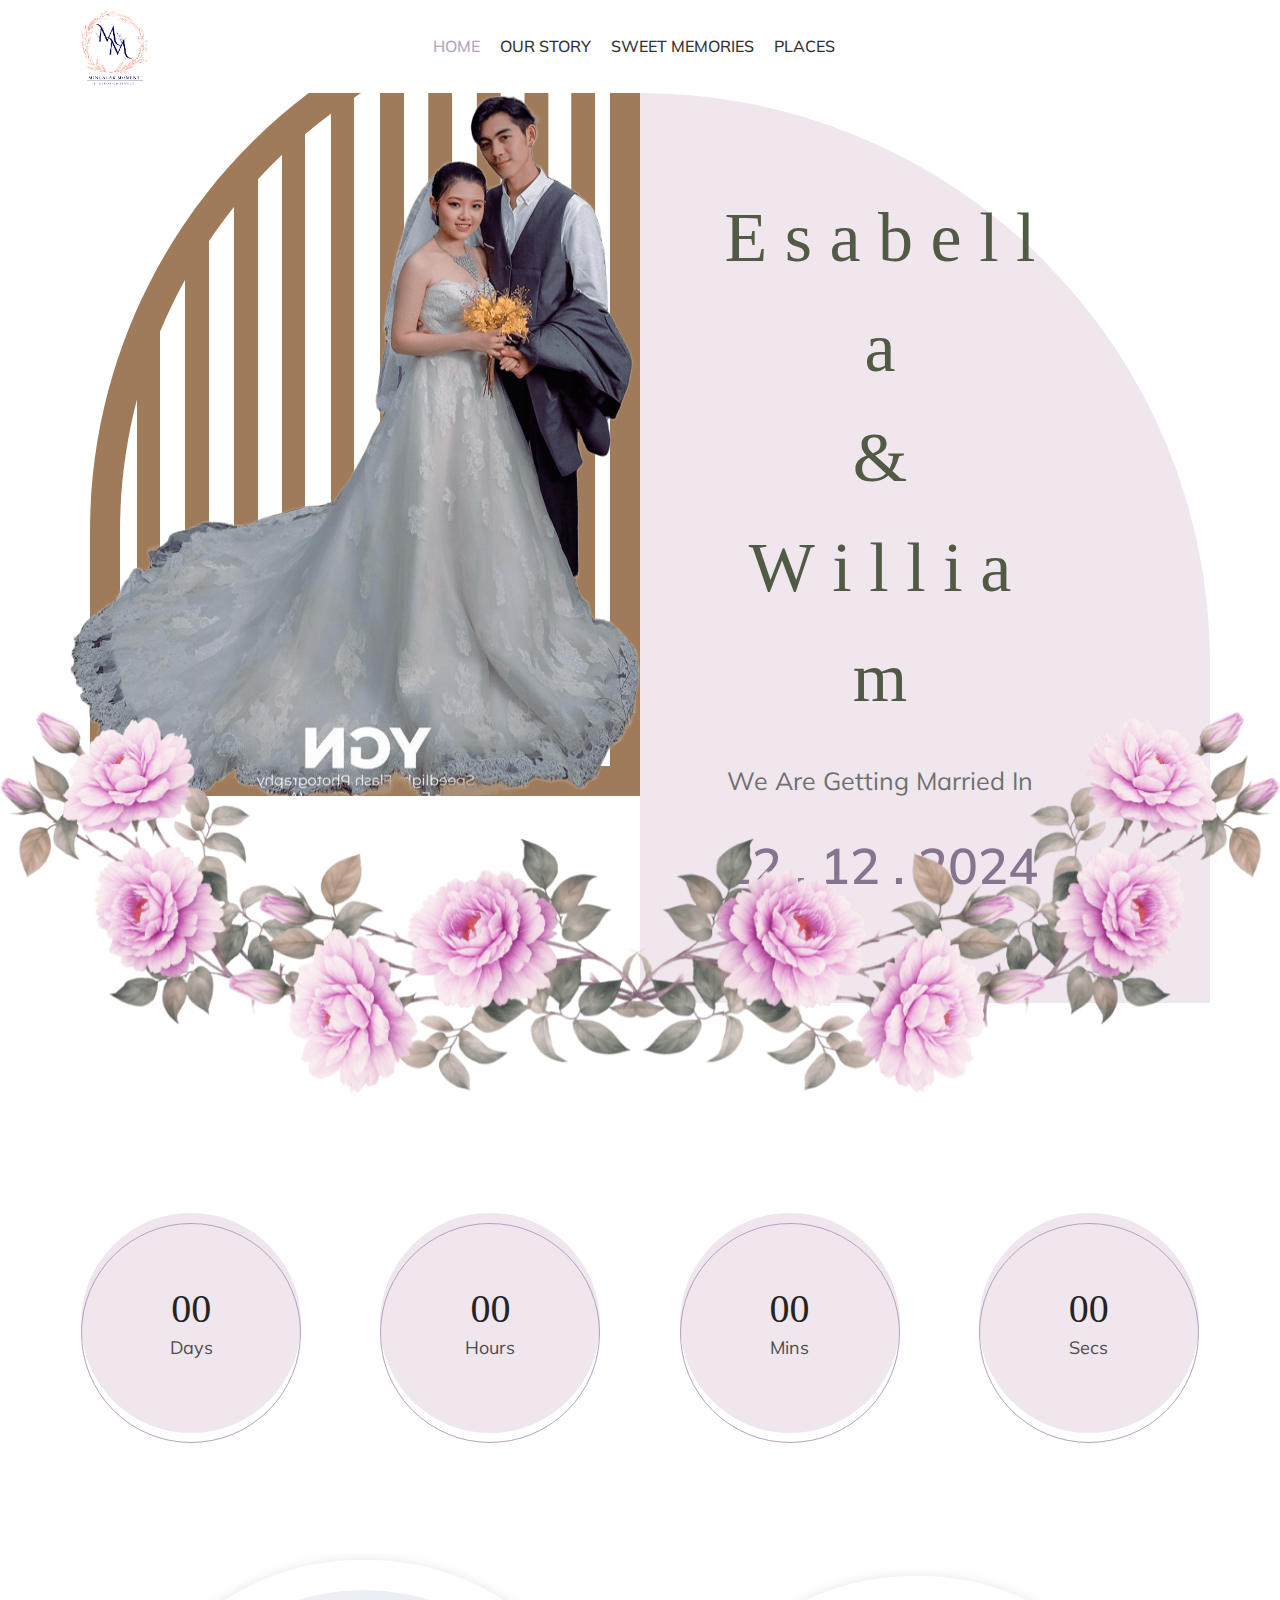
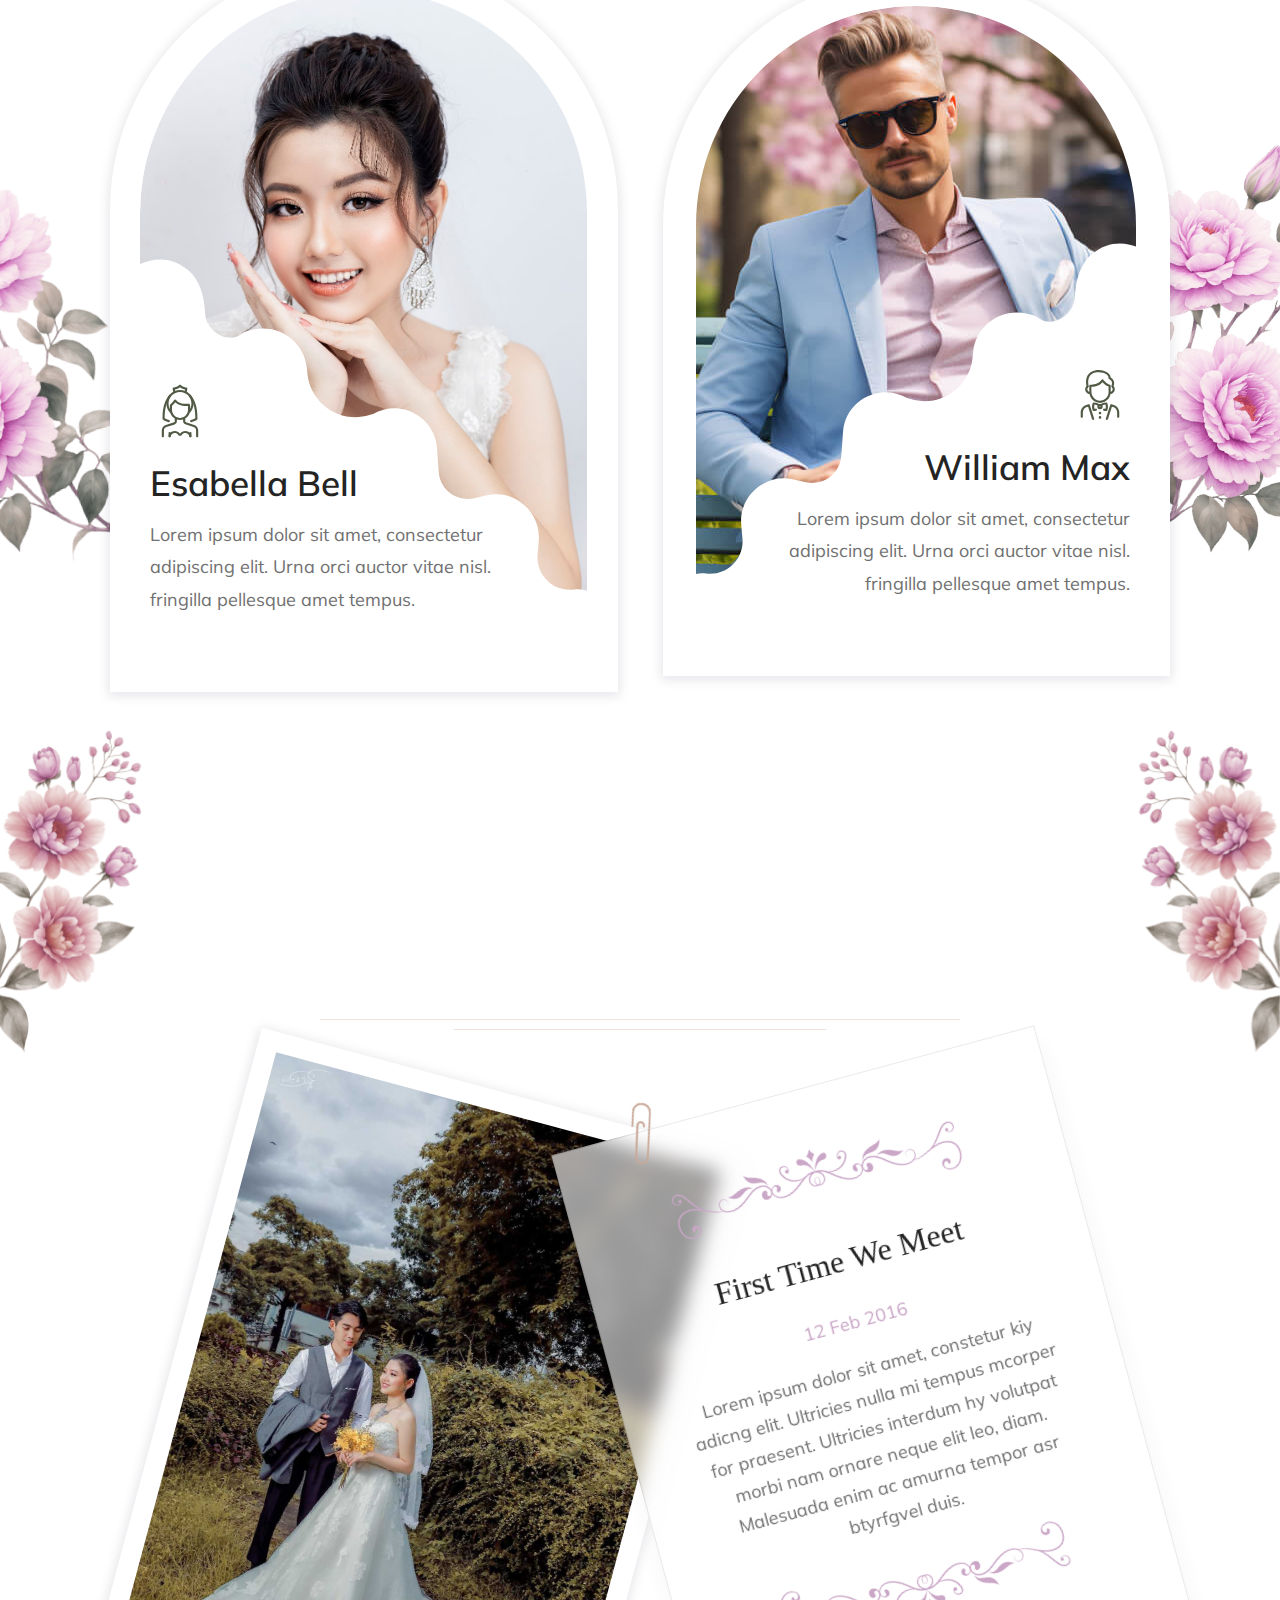
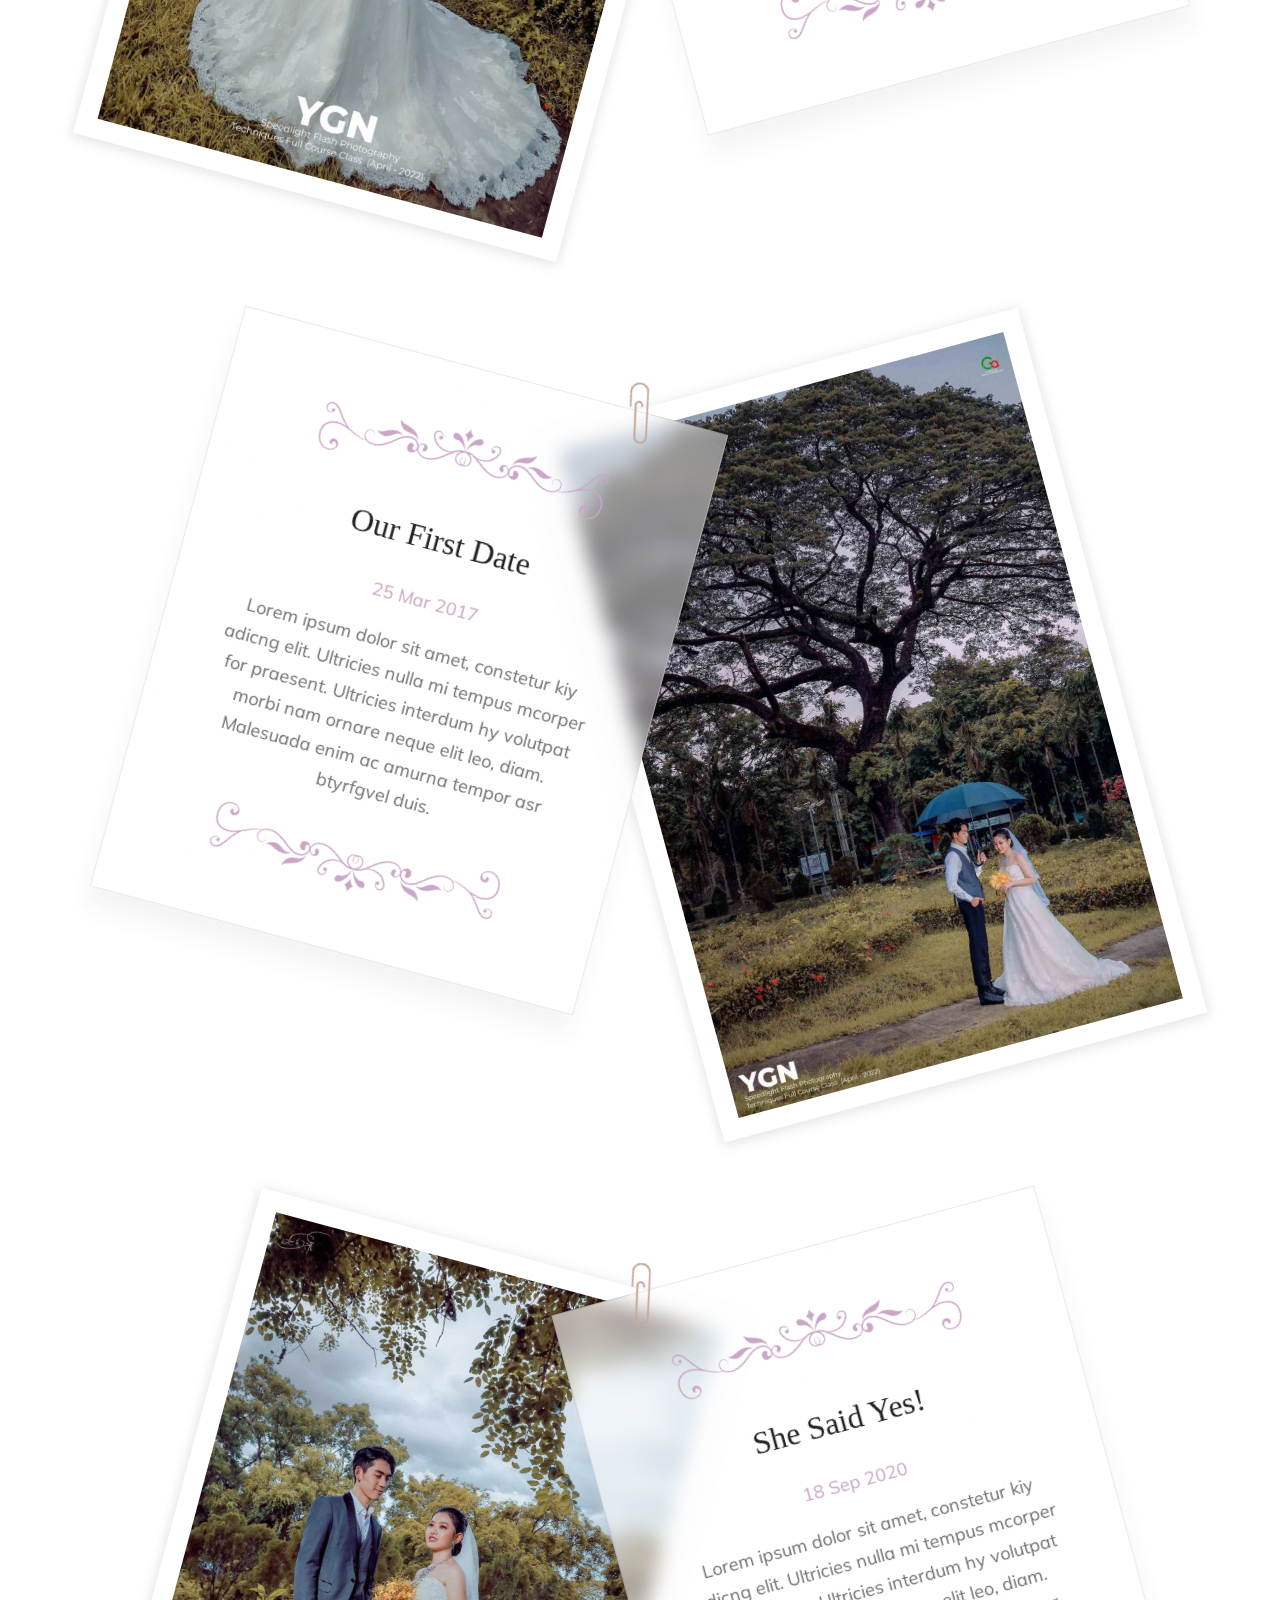
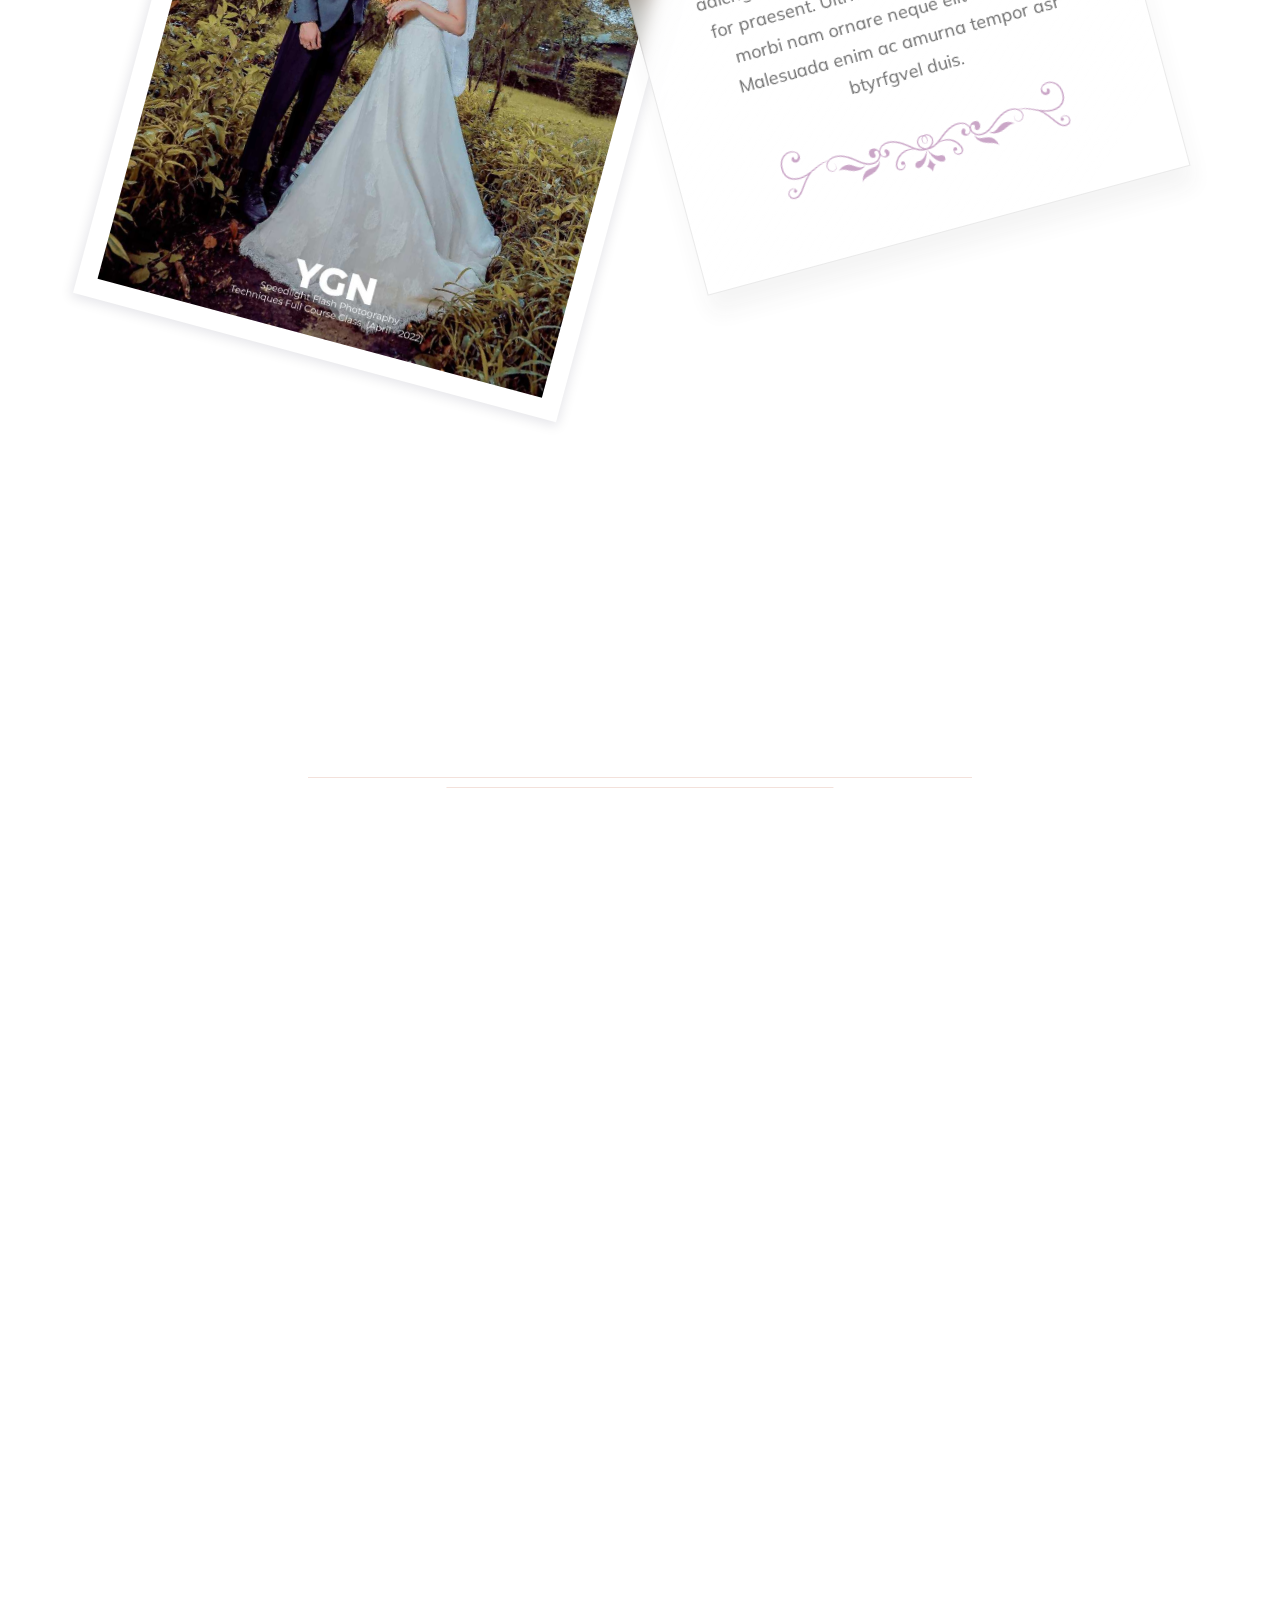
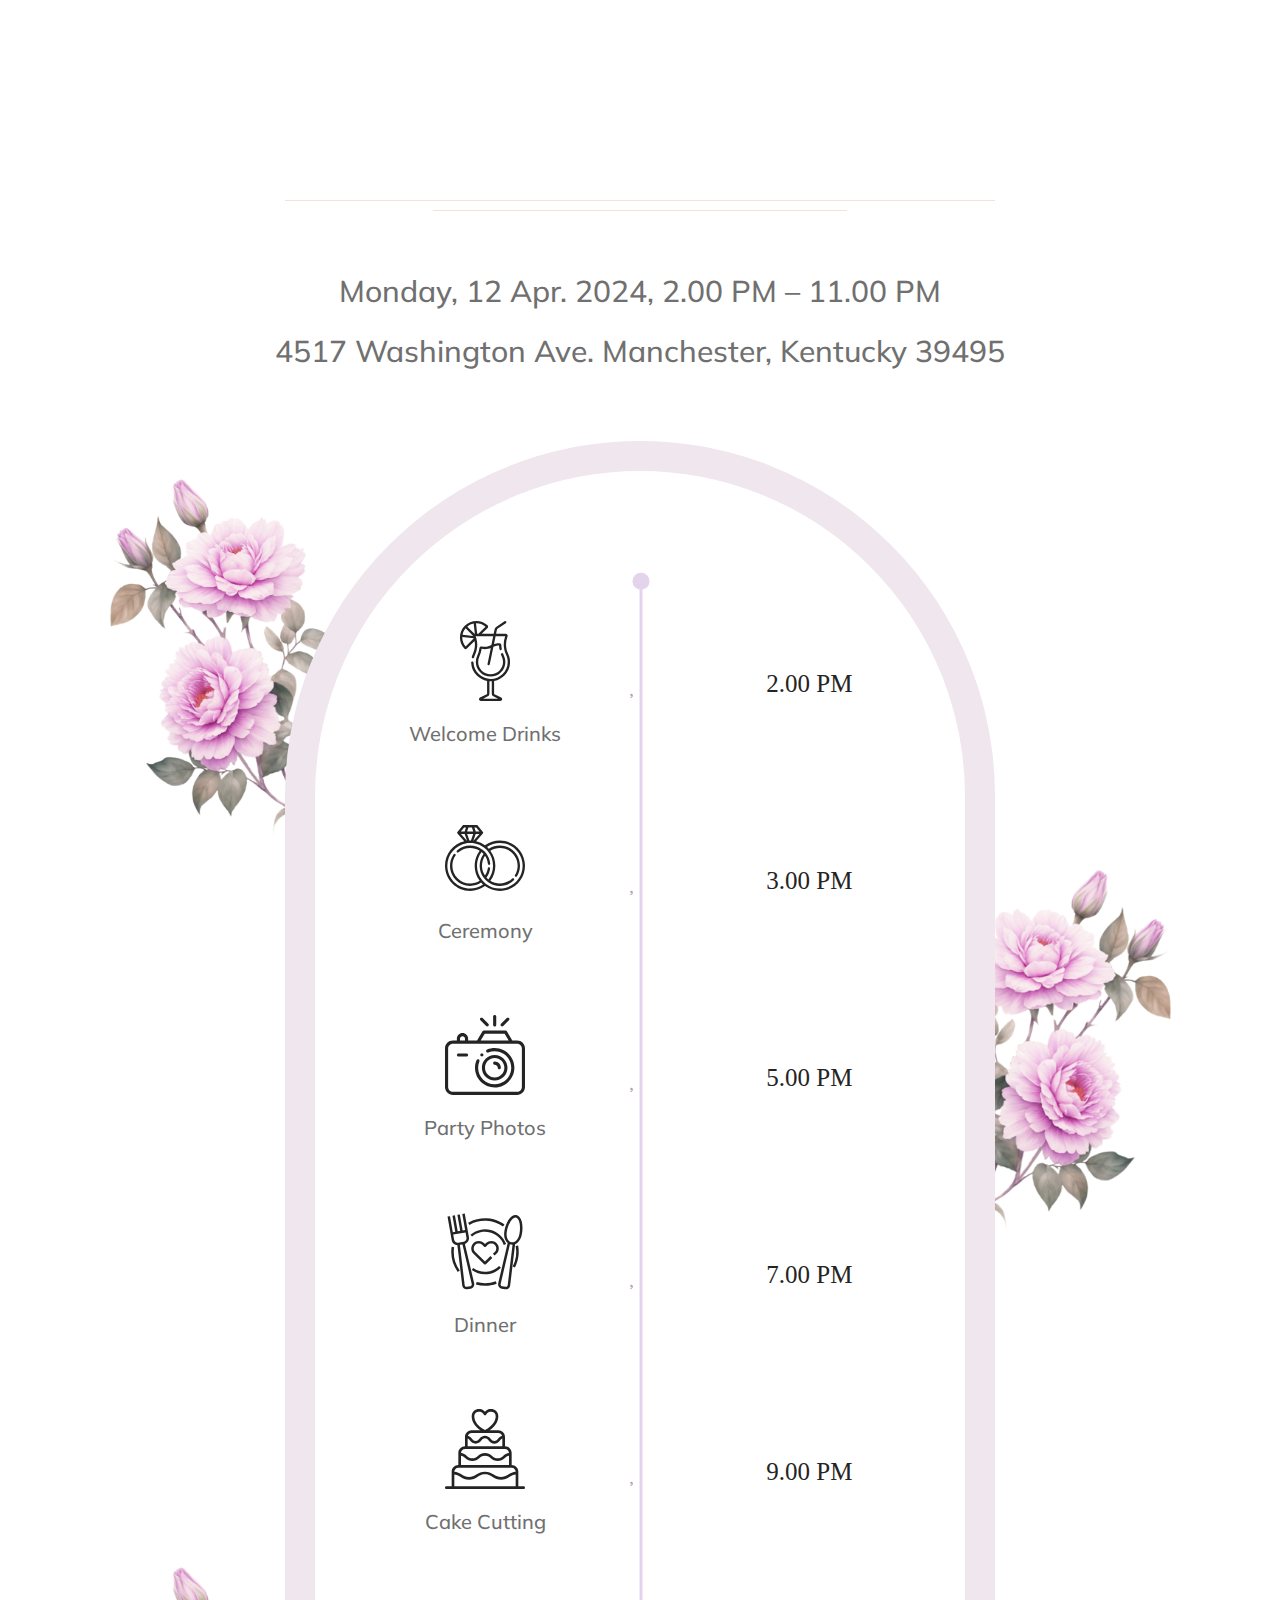
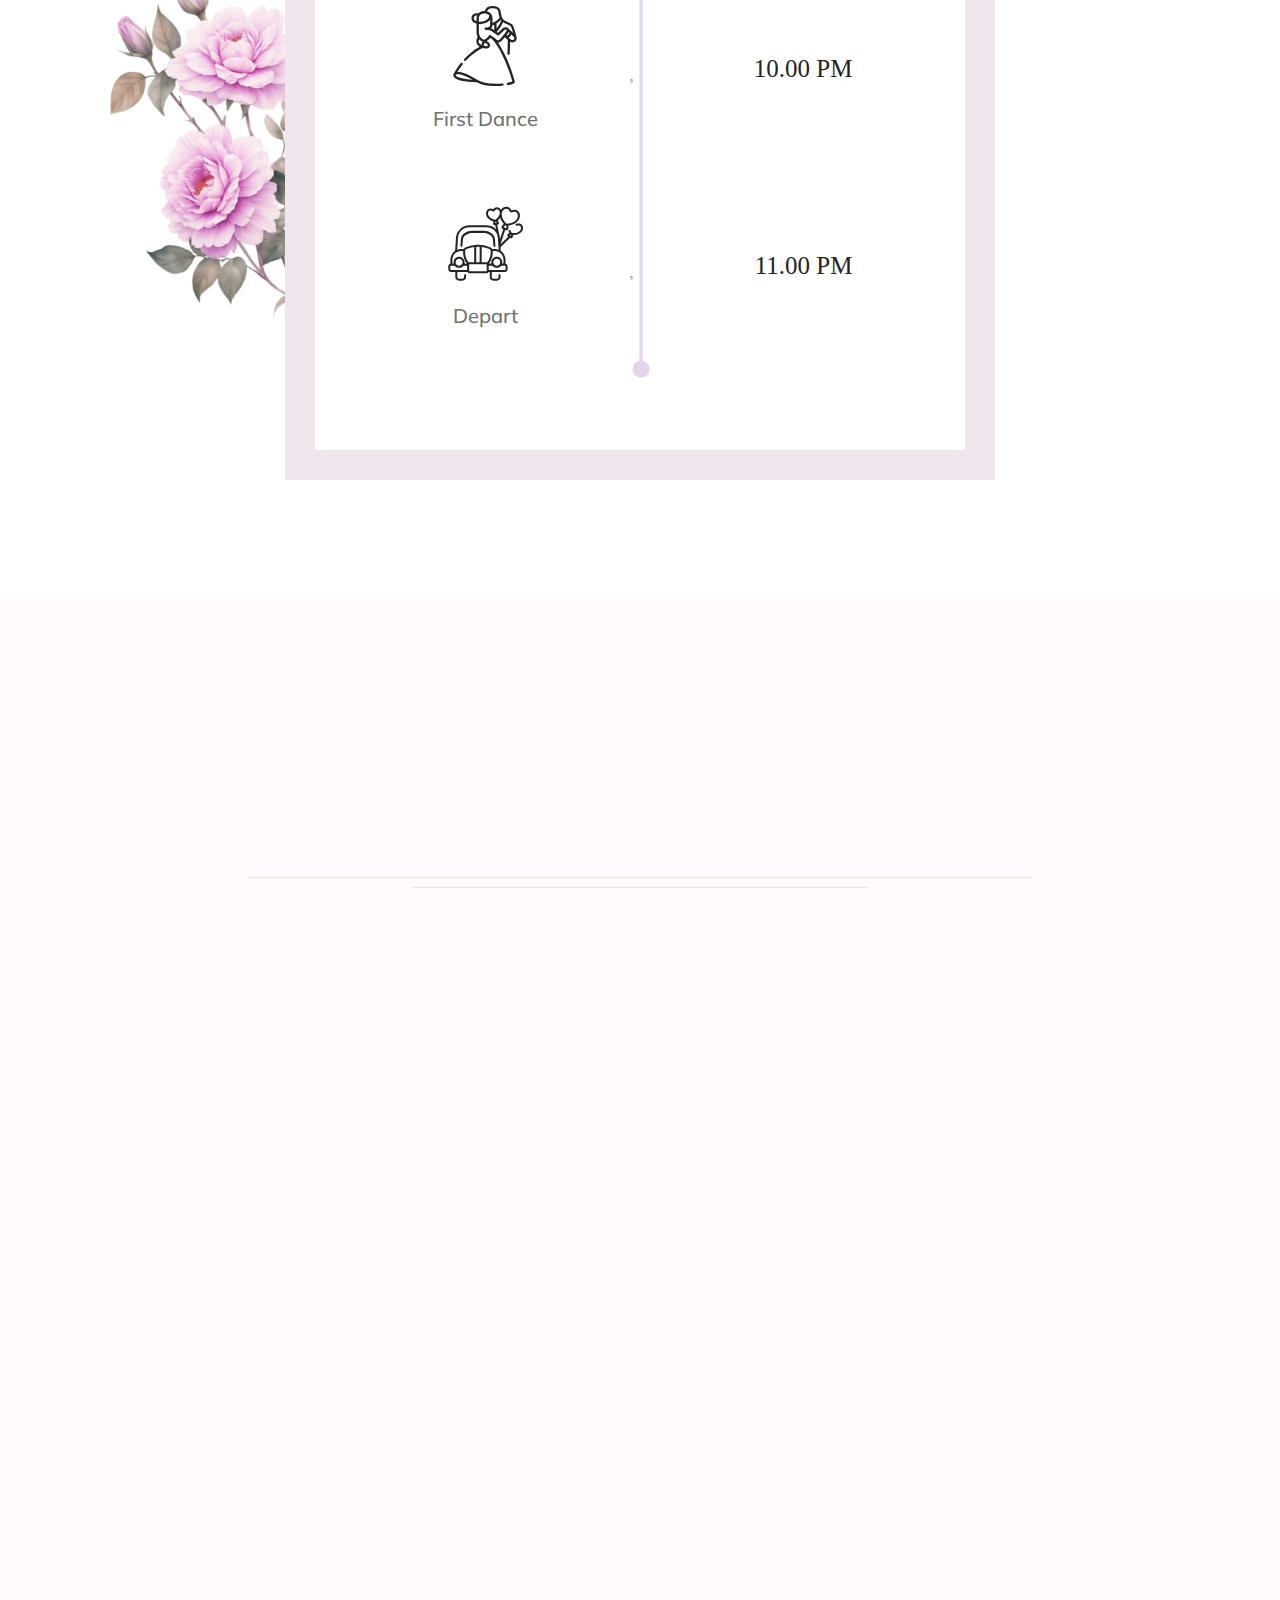
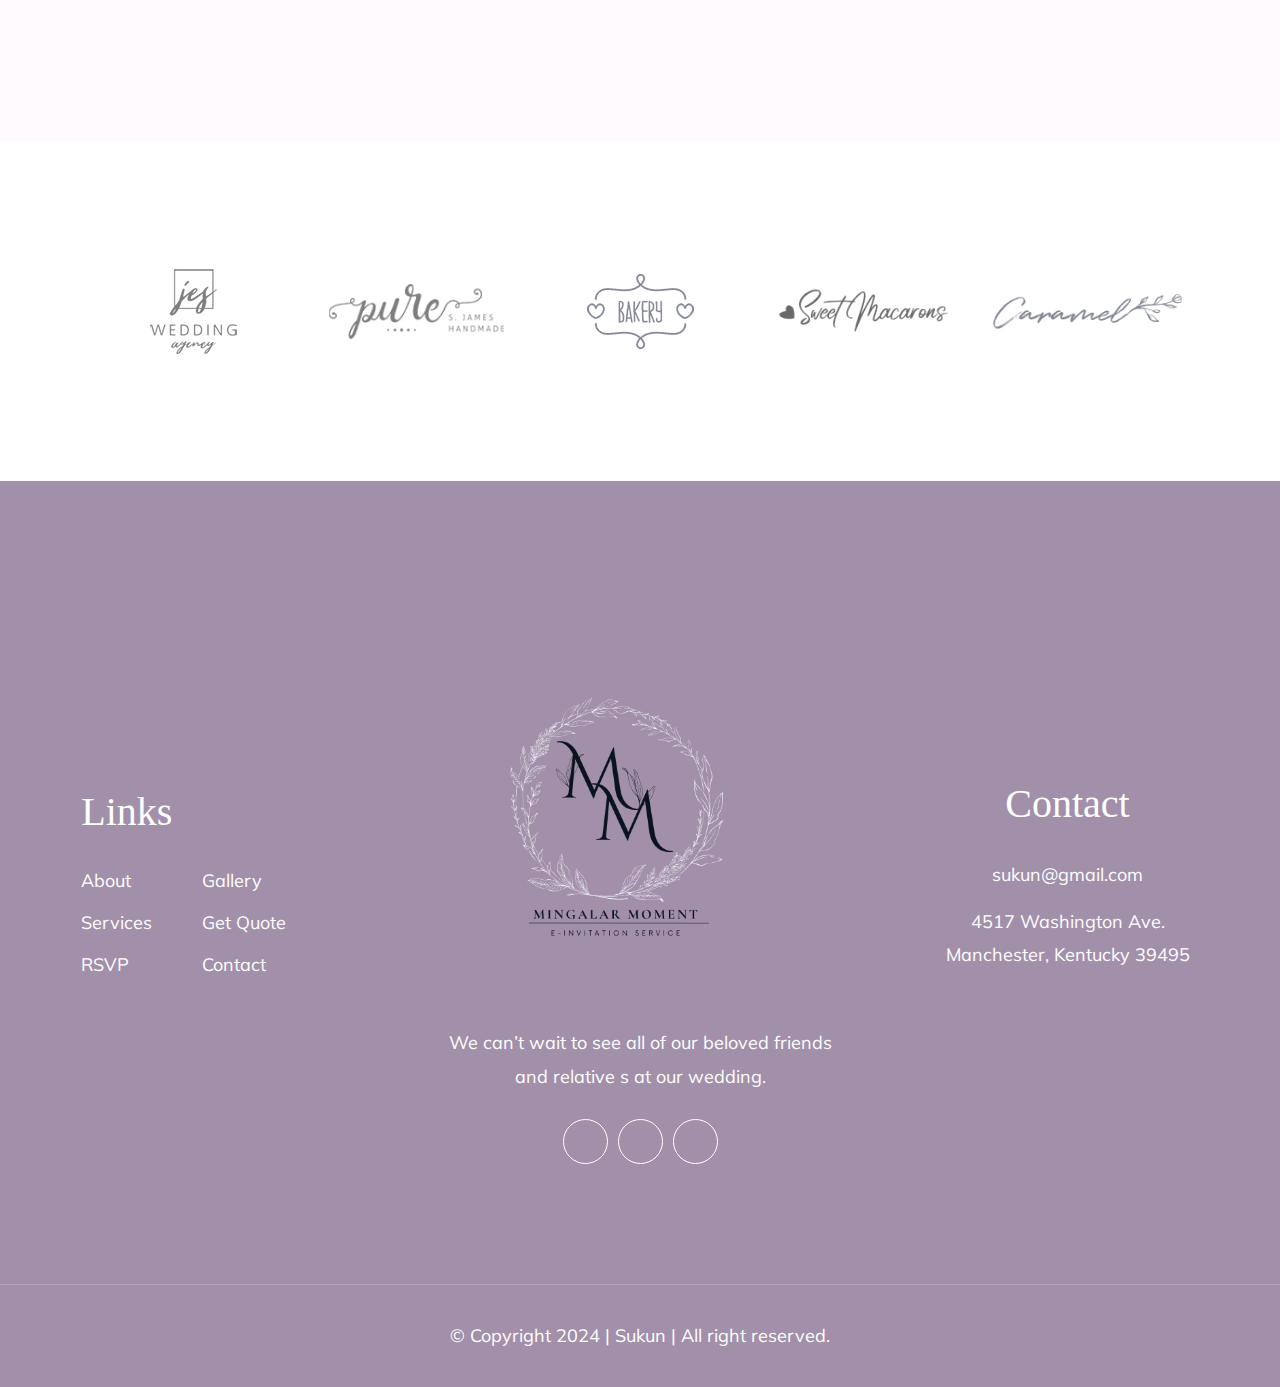
==== commit c1e25e97: "logo2 change" ====
--- a/index.html
+++ b/index.html
@@ -1,462 +1,1889 @@
 <!DOCTYPE html>
 <!-- saved from url=(0044)https://wpocean.com/html/tf/sukun/index.html -->
-<html lang="en" class="js no-touch cssanimations csstransitions"><head><meta http-equiv="Content-Type" content="text/html; charset=UTF-8">
-    
-    <meta http-equiv="X-UA-Compatible" content="IE=edge">
-    <meta name="viewport" content="width=device-width, initial-scale=1">
-    <meta name="author" content="wpOceans">
-    <link rel="shortcut icon" type="image/png" href="https://wpocean.com/html/tf/sukun/assets/images/favicon.png">
+<html lang="en" class="js no-touch cssanimations csstransitions">
+  <head>
+    <meta http-equiv="Content-Type" content="text/html; charset=UTF-8" />
+
+    <meta http-equiv="X-UA-Compatible" content="IE=edge" />
+    <meta name="viewport" content="width=device-width, initial-scale=1" />
+    <meta name="author" content="wpOceans" />
+    <link
+      rel="shortcut icon"
+      type="image/png"
+      href="https://wpocean.com/html/tf/sukun/assets/images/favicon.png"
+    />
     <title>Sukun - Wedding &amp; Wedding Planner HTML5 Template</title>
-    <link href="./Sukun - Wedding &amp; Wedding Planner HTML5 Template_files/themify-icons.css" rel="stylesheet">
-    <link href="./Sukun - Wedding &amp; Wedding Planner HTML5 Template_files/font-awesome.min.css" rel="stylesheet">
-    <link href="./Sukun - Wedding &amp; Wedding Planner HTML5 Template_files/flaticon.css" rel="stylesheet">
-    <link href="./Sukun - Wedding &amp; Wedding Planner HTML5 Template_files/bootstrap.min.css" rel="stylesheet">
-    <link href="./Sukun - Wedding &amp; Wedding Planner HTML5 Template_files/animate.css" rel="stylesheet">
-    <link href="./Sukun - Wedding &amp; Wedding Planner HTML5 Template_files/owl.carousel.css" rel="stylesheet">
-    <link href="./Sukun - Wedding &amp; Wedding Planner HTML5 Template_files/owl.theme.css" rel="stylesheet">
-    <link href="./Sukun - Wedding &amp; Wedding Planner HTML5 Template_files/slick.css" rel="stylesheet">
-    <link href="./Sukun - Wedding &amp; Wedding Planner HTML5 Template_files/slick-theme.css" rel="stylesheet">
-    <link href="./Sukun - Wedding &amp; Wedding Planner HTML5 Template_files/swiper.min.css" rel="stylesheet">
-    <link href="./Sukun - Wedding &amp; Wedding Planner HTML5 Template_files/nice-select.css" rel="stylesheet">
-    <link href="./Sukun - Wedding &amp; Wedding Planner HTML5 Template_files/owl.transitions.css" rel="stylesheet">
-    <link href="./Sukun - Wedding &amp; Wedding Planner HTML5 Template_files/magnific-popup.css" rel="stylesheet">
-    <link href="./Sukun - Wedding &amp; Wedding Planner HTML5 Template_files/jquery.fancybox.css" rel="stylesheet">
-    <link href="./Sukun - Wedding &amp; Wedding Planner HTML5 Template_files/odometer-theme-default.css" rel="stylesheet">
-    <link href="./Sukun - Wedding &amp; Wedding Planner HTML5 Template_files/jquery-ui.css" rel="stylesheet">
-    <link href="./Sukun - Wedding &amp; Wedding Planner HTML5 Template_files/style.css" rel="stylesheet">
-<style type="text/css">.fancybox-margin{margin-right:15px;}</style></head>
+    <link
+      href="./Sukun - Wedding &amp; Wedding Planner HTML5 Template_files/themify-icons.css"
+      rel="stylesheet"
+    />
+    <link
+      href="./Sukun - Wedding &amp; Wedding Planner HTML5 Template_files/font-awesome.min.css"
+      rel="stylesheet"
+    />
+    <link
+      href="./Sukun - Wedding &amp; Wedding Planner HTML5 Template_files/flaticon.css"
+      rel="stylesheet"
+    />
+    <link
+      href="./Sukun - Wedding &amp; Wedding Planner HTML5 Template_files/bootstrap.min.css"
+      rel="stylesheet"
+    />
+    <link
+      href="./Sukun - Wedding &amp; Wedding Planner HTML5 Template_files/animate.css"
+      rel="stylesheet"
+    />
+    <link
+      href="./Sukun - Wedding &amp; Wedding Planner HTML5 Template_files/owl.carousel.css"
+      rel="stylesheet"
+    />
+    <link
+      href="./Sukun - Wedding &amp; Wedding Planner HTML5 Template_files/owl.theme.css"
+      rel="stylesheet"
+    />
+    <link
+      href="./Sukun - Wedding &amp; Wedding Planner HTML5 Template_files/slick.css"
+      rel="stylesheet"
+    />
+    <link
+      href="./Sukun - Wedding &amp; Wedding Planner HTML5 Template_files/slick-theme.css"
+      rel="stylesheet"
+    />
+    <link
+      href="./Sukun - Wedding &amp; Wedding Planner HTML5 Template_files/swiper.min.css"
+      rel="stylesheet"
+    />
+    <link
+      href="./Sukun - Wedding &amp; Wedding Planner HTML5 Template_files/nice-select.css"
+      rel="stylesheet"
+    />
+    <link
+      href="./Sukun - Wedding &amp; Wedding Planner HTML5 Template_files/owl.transitions.css"
+      rel="stylesheet"
+    />
+    <link
+      href="./Sukun - Wedding &amp; Wedding Planner HTML5 Template_files/magnific-popup.css"
+      rel="stylesheet"
+    />
+    <link
+      href="./Sukun - Wedding &amp; Wedding Planner HTML5 Template_files/jquery.fancybox.css"
+      rel="stylesheet"
+    />
+    <link
+      href="./Sukun - Wedding &amp; Wedding Planner HTML5 Template_files/odometer-theme-default.css"
+      rel="stylesheet"
+    />
+    <link
+      href="./Sukun - Wedding &amp; Wedding Planner HTML5 Template_files/jquery-ui.css"
+      rel="stylesheet"
+    />
+    <link
+      href="./Sukun - Wedding &amp; Wedding Planner HTML5 Template_files/style.css"
+      rel="stylesheet"
+    />
+    <style type="text/css">
+      .fancybox-margin {
+        margin-right: 15px;
+      }
+    </style>
+  </head>
 
-<body style="">
-
+  <body style="">
     <!-- start page-wrapper -->
     <div class="page-wrap">
-        <!-- start preloader -->
-        <div class="preloader" style="display: none;">
-            <div class="vertical-centered-box">
-                <div class="content">
-                    <div class="loader-circle"></div>
-                    <div class="loader-line-mask">
-                        <div class="loader-line"></div>
+      <!-- start preloader -->
+      <div class="preloader" style="display: none">
+        <div class="vertical-centered-box">
+          <div class="content">
+            <div class="loader-circle"></div>
+            <div class="loader-line-mask">
+              <div class="loader-line"></div>
+            </div>
+            <img
+              src="./Sukun - Wedding &amp; Wedding Planner HTML5 Template_files/preloader.png"
+              alt=""
+            />
+          </div>
+        </div>
+      </div>
+      <!-- end preloader -->
+      <!-- Start header -->
+      <header id="header">
+        <div class="wpo-site-header wpo-header-style-1">
+          <nav class="navigation navbar navbar-expand-lg navbar-light original">
+            <div class="container-fluid">
+              <div class="row align-items-center">
+                <div class="col-lg-3 col-md-3 col-3 d-lg-none dl-block">
+                  <div class="mobail-menu">
+                    <button type="button" class="navbar-toggler open-btn">
+                      <span class="sr-only">Toggle navigation</span>
+                      <span class="icon-bar first-angle"></span>
+                      <span class="icon-bar middle-angle"></span>
+                      <span class="icon-bar last-angle"></span>
+                    </button>
+                  </div>
+                </div>
+                <div class="col-lg-2 col-md-6 col-6">
+                  <div class="navbar-header">
+                    <a
+                      class="navbar-brand"
+                      href="https://wpocean.com/html/tf/sukun/index.html"
+                      ><img
+                        src="./Sukun - Wedding &amp; Wedding Planner HTML5 Template_files/logo.png"
+                        alt=""
+                    /></a>
+                  </div>
+                </div>
+                <div class="col-lg-8 col-md-1 col-1">
+                  <div
+                    id="navbar"
+                    class="collapse navbar-collapse navigation-holder"
+                  >
+                    <button class="menu-close"><i class="ti-close"></i></button>
+                    <ul class="nav navbar-nav mb-2 mb-lg-0">
+                      <li class="menu-item-has-children">
+                        <a class="active" href="#">Home</a>
+                      </li>
+                      <li class="menu-item-has-children">
+                        <a href="#story">Our Story</a>
+                      </li>
+                      <li class="menu-item-has-children">
+                        <a href="#gallery">Sweet Memories</a>
+                      </li>
+                      <li class="menu-item-has-children">
+                        <a href="#event">Places</a>
+                      </li>
+                    </ul>
+                  </div>
+                  <!-- end of nav-collapse -->
+                </div>
+                <div class="col-lg-2 col-md-2 col-2">
+                  <div class="header-right"></div>
+                </div>
+              </div>
+            </div>
+            <!-- end of container -->
+          </nav>
+          <nav
+            class="navigation navbar navbar-expand-lg navbar-light sticky-header"
+          >
+            <div class="container-fluid">
+              <div class="row align-items-center">
+                <div class="col-lg-3 col-md-3 col-3 d-lg-none dl-block">
+                  <div class="mobail-menu">
+                    <button type="button" class="navbar-toggler open-btn">
+                      <span class="sr-only">Toggle navigation</span>
+                      <span class="icon-bar first-angle"></span>
+                      <span class="icon-bar middle-angle"></span>
+                      <span class="icon-bar last-angle"></span>
+                    </button>
+                  </div>
+                </div>
+                <div class="col-lg-2 col-md-6 col-6">
+                  <div class="navbar-header">
+                    <a
+                      class="navbar-brand"
+                      href="https://wpocean.com/html/tf/sukun/index.html"
+                      ><img
+                        src="./Sukun - Wedding &amp; Wedding Planner HTML5 Template_files/logo.png"
+                        alt=""
+                    /></a>
+                  </div>
+                </div>
+                <div class="col-lg-8 col-md-1 col-1">
+                  <div
+                    id="navbar"
+                    class="collapse navbar-collapse navigation-holder"
+                  >
+                    <button class="menu-close"><i class="ti-close"></i></button>
+                    <ul class="nav navbar-nav mb-2 mb-lg-0">
+                      <li class="menu-item-has-children">
+                        <a class="" href="#">Home</a>
+                      </li>
+                      <li class="menu-item-has-children">
+                        <a href="#story">Our Story</a>
+                      </li>
+                      <li class="menu-item-has-children">
+                        <a href="#gallery">Sweet Memories</a>
+                      </li>
+                      <li class="menu-item-has-children">
+                        <a href="#event">Places</a>
+                      </li>
+                    </ul>
+                  </div>
+                  <!-- end of nav-collapse -->
+                </div>
+                <div class="col-lg-2 col-md-2 col-2">
+                  <div class="header-right">
+                    <div class="header-search-form-wrapper"></div>
+                  </div>
+                </div>
+              </div>
+            </div>
+            <!-- end of container -->
+          </nav>
+        </div>
+      </header>
+      <!-- end of header -->
+      <!-- start of hero -->
+      <section class="static-hero">
+        <div class="static-main-box">
+          <div class="static-inner-box">
+            <div class="container">
+              <div class="row">
+                <div class="col col-xl-6 col-lg-6 col-12">
+                  <div class="static-hero-img">
+                    <img
+                      class="wow fadeInLeftSlow"
+                      data-wow-duration="1500ms"
+                      src="./Sukun - Wedding &amp; Wedding Planner HTML5 Template_files/hero-img-1.png"
+                      alt=""
+                      style="
+                        visibility: visible;
+                        animation-duration: 1500ms;
+                        animation-name: fadeInLeftSlow;
+                      "
+                    />
+                    <div class="hero-img-inner-shape">
+                      <svg
+                        viewBox="0 0 550 814"
+                        fill="none"
+                        xmlns="http://www.w3.org/2000/svg"
+                      >
+                        <path
+                          fill-rule="evenodd"
+                          clip-rule="evenodd"
+                          d="M520 0.804281C529.932 0.270383 539.935 0 550 0V30V784V814H520H30.0002H0.000244141V784V550C0.000244141 256.309 230.195 16.3825 520 0.804281ZM95 298.06C85.7573 314.717 77.4026 331.934 70 349.649V784H95V298.06ZM119 258.979V784H144V225.064C135.224 236.015 126.882 247.329 119 258.979ZM192 784H168V197.185C175.733 188.816 183.738 180.702 192 172.857V784ZM215 784H241V131.725C232.112 138.302 223.441 145.156 215 152.273V784ZM290 784H264V115.645C272.496 110.04 281.166 104.677 290 99.5667V784ZM314 784H338.25V74.9247C330.053 78.5841 321.967 82.4494 314 86.5141V784ZM386.834 784H362.084V64.992C370.236 61.8311 378.488 58.8699 386.834 56.1142V784ZM410.667 784H434.5V42.8728C426.484 44.6909 418.538 46.6941 410.667 48.8779V784ZM481.25 784H458.334V38.0538C465.917 36.7051 473.557 35.5207 481.25 34.5046V784ZM505.084 784H520V30.8509C515.009 31.1348 510.036 31.4892 505.084 31.9129V784ZM30.0002 550C30.0002 504.255 35.9072 459.889 47 417.624V784H30.0002V550Z"
+                        ></path>
+                      </svg>
                     </div>
-                    <img src="./Sukun - Wedding &amp; Wedding Planner HTML5 Template_files/preloader.png" alt="">
-                </div>
+                  </div>
+                </div>
+                <div class="col col-xl-6 col-lg-6 col-12">
+                  <div class="wpo-static-hero-text-box">
+                    <div class="slide-title">
+                      <h2
+                        class="poort-text poort-in-up"
+                        style="perspective: 600px"
+                      >
+                        <div
+                          class="poort-line"
+                          style="
+                            display: block;
+                            text-align: center;
+                            position: relative;
+                          "
+                        >
+                          <div
+                            style="position: relative; display: inline-block"
+                          >
+                            <div
+                              style="
+                                position: relative;
+                                display: inline-block;
+                                translate: none;
+                                rotate: none;
+                                scale: none;
+                                transform: translate(0px, 0px);
+                                opacity: 1;
+                              "
+                            >
+                              E
+                            </div>
+                            <div
+                              style="
+                                position: relative;
+                                display: inline-block;
+                                translate: none;
+                                rotate: none;
+                                scale: none;
+                                transform: translate(0px, 0px);
+                                opacity: 1;
+                              "
+                            >
+                              s
+                            </div>
+                            <div
+                              style="
+                                position: relative;
+                                display: inline-block;
+                                translate: none;
+                                rotate: none;
+                                scale: none;
+                                transform: translate(0px, 0px);
+                                opacity: 1;
+                              "
+                            >
+                              a
+                            </div>
+                            <div
+                              style="
+                                position: relative;
+                                display: inline-block;
+                                translate: none;
+                                rotate: none;
+                                scale: none;
+                                transform: translate(0px, 0px);
+                                opacity: 1;
+                              "
+                            >
+                              b
+                            </div>
+                            <div
+                              style="
+                                position: relative;
+                                display: inline-block;
+                                translate: none;
+                                rotate: none;
+                                scale: none;
+                                transform: translate(0px, 0px);
+                                opacity: 1;
+                              "
+                            >
+                              e
+                            </div>
+                            <div
+                              style="
+                                position: relative;
+                                display: inline-block;
+                                translate: none;
+                                rotate: none;
+                                scale: none;
+                                transform: translate(0px, 0px);
+                                opacity: 1;
+                              "
+                            >
+                              l
+                            </div>
+                            <div
+                              style="
+                                position: relative;
+                                display: inline-block;
+                                translate: none;
+                                rotate: none;
+                                scale: none;
+                                transform: translate(0px, 0px);
+                                opacity: 1;
+                              "
+                            >
+                              l
+                            </div>
+                            <div
+                              style="
+                                position: relative;
+                                display: inline-block;
+                                translate: none;
+                                rotate: none;
+                                scale: none;
+                                transform: translate(0px, 0px);
+                                opacity: 1;
+                              "
+                            >
+                              a
+                            </div>
+                          </div>
+                        </div>
+                        <div
+                          class="poort-line"
+                          style="
+                            display: block;
+                            text-align: center;
+                            position: relative;
+                          "
+                        >
+                          <div
+                            style="position: relative; display: inline-block"
+                          >
+                            <div
+                              style="
+                                position: relative;
+                                display: inline-block;
+                                translate: none;
+                                rotate: none;
+                                scale: none;
+                                transform: translate(0px, 0px);
+                                opacity: 1;
+                              "
+                            >
+                              &amp;
+                            </div>
+                          </div>
+                        </div>
+                        <div
+                          class="poort-line"
+                          style="
+                            display: block;
+                            text-align: center;
+                            position: relative;
+                          "
+                        >
+                          <div
+                            style="position: relative; display: inline-block"
+                          >
+                            <div
+                              style="
+                                position: relative;
+                                display: inline-block;
+                                translate: none;
+                                rotate: none;
+                                scale: none;
+                                transform: translate(0px, 0px);
+                                opacity: 1;
+                              "
+                            >
+                              W
+                            </div>
+                            <div
+                              style="
+                                position: relative;
+                                display: inline-block;
+                                translate: none;
+                                rotate: none;
+                                scale: none;
+                                transform: translate(0px, 0px);
+                                opacity: 1;
+                              "
+                            >
+                              i
+                            </div>
+                            <div
+                              style="
+                                position: relative;
+                                display: inline-block;
+                                translate: none;
+                                rotate: none;
+                                scale: none;
+                                transform: translate(0px, 0px);
+                                opacity: 1;
+                              "
+                            >
+                              l
+                            </div>
+                            <div
+                              style="
+                                position: relative;
+                                display: inline-block;
+                                translate: none;
+                                rotate: none;
+                                scale: none;
+                                transform: translate(0px, 0px);
+                                opacity: 1;
+                              "
+                            >
+                              l
+                            </div>
+                            <div
+                              style="
+                                position: relative;
+                                display: inline-block;
+                                translate: none;
+                                rotate: none;
+                                scale: none;
+                                transform: translate(0px, 0px);
+                                opacity: 1;
+                              "
+                            >
+                              i
+                            </div>
+                            <div
+                              style="
+                                position: relative;
+                                display: inline-block;
+                                translate: none;
+                                rotate: none;
+                                scale: none;
+                                transform: translate(0px, 0px);
+                                opacity: 1;
+                              "
+                            >
+                              a
+                            </div>
+                            <div
+                              style="
+                                position: relative;
+                                display: inline-block;
+                                translate: none;
+                                rotate: none;
+                                scale: none;
+                                transform: translate(0px, 0px);
+                                opacity: 1;
+                              "
+                            >
+                              m
+                            </div>
+                          </div>
+                        </div>
+                      </h2>
+                    </div>
+                    <div
+                      class="slide-text wow fadeInUp"
+                      data-wow-duration="1600ms"
+                      style="
+                        visibility: visible;
+                        animation-duration: 1600ms;
+                        animation-name: fadeInUp;
+                      "
+                    >
+                      <p>We Are Getting Married In</p>
+                    </div>
+                    <div
+                      class="slide-date wow fadeInUp"
+                      data-wow-duration="1700ms"
+                      style="
+                        visibility: visible;
+                        animation-duration: 1700ms;
+                        animation-name: fadeInUp;
+                      "
+                    >
+                      <p>12 . 12 . 2024</p>
+                    </div>
+                    <div class="clearfix"></div>
+                  </div>
+                </div>
+              </div>
             </div>
+          </div>
+          <div
+            class="bottom-shape wow fadeInUp"
+            data-wow-duration="1400ms"
+            style="
+              visibility: visible;
+              animation-duration: 1400ms;
+              animation-name: fadeInUp;
+            "
+          >
+            <img
+              src="./Sukun - Wedding &amp; Wedding Planner HTML5 Template_files/bottom-image.png"
+              alt=""
+            />
+          </div>
         </div>
-        <!-- end preloader -->
-           <!-- Start header -->
-           <header id="header">
-            <div class="wpo-site-header wpo-header-style-1">
-                <nav class="navigation navbar navbar-expand-lg navbar-light original">
-                    <div class="container-fluid">
-                        <div class="row align-items-center">
-                            <div class="col-lg-3 col-md-3 col-3 d-lg-none dl-block">
-                                <div class="mobail-menu">
-                                    <button type="button" class="navbar-toggler open-btn">
-                                        <span class="sr-only">Toggle navigation</span>
-                                        <span class="icon-bar first-angle"></span>
-                                        <span class="icon-bar middle-angle"></span>
-                                        <span class="icon-bar last-angle"></span>
-                                    </button>
-                                </div>
-                            </div>
-                            <div class="col-lg-2 col-md-6 col-6">
-                                <div class="navbar-header">
-                                    <a class="navbar-brand" href="https://wpocean.com/html/tf/sukun/index.html"><img src="./Sukun - Wedding &amp; Wedding Planner HTML5 Template_files/logo.png" alt=""></a>
-                                </div>
-                            </div>
-                            <div class="col-lg-8 col-md-1 col-1">
-                                <div id="navbar" class="collapse navbar-collapse navigation-holder">
-                                    <button class="menu-close"><i class="ti-close"></i></button>
-                                    <ul class="nav navbar-nav mb-2 mb-lg-0">
-                                        <li class="menu-item-has-children">
-                                            <a class="active" href="#">Home</a>
-                                        </li>
-                                        <li class="menu-item-has-children">
-                                            <a href="#story">Our Story</a>
-                                        </li>
-                                        <li class="menu-item-has-children">
-                                            <a href="#gallery">Sweet Memories</a>
-                                        </li>
-                                        <li class="menu-item-has-children">
-                                            <a href="#event">Places</a>
-                                        </li>
-                                    </ul>
+      </section>
+      <!-- end of hero slider -->
+      <!-- start wpo-wedding-date -->
+      <section class="wpo-wedding-date section-padding" id="home">
+        <h2 class="d-none">hidden</h2>
+        <div class="container">
+          <div class="wedding-date-wrap">
+            <div class="clock-grids">
+              <div id="clock">
+                <div class="box">
+                  <div>
+                    <div class="time">353</div>
+                    <span>Days</span>
+                  </div>
+                </div>
+                <div class="box">
+                  <div>
+                    <div class="time">06</div>
+                    <span>Hours</span>
+                  </div>
+                </div>
+                <div class="box">
+                  <div>
+                    <div class="time">24</div>
+                    <span>Mins</span>
+                  </div>
+                </div>
+                <div class="box">
+                  <div>
+                    <div class="time">16</div>
+                    <span>Secs</span>
+                  </div>
+                </div>
+              </div>
+            </div>
+          </div>
+        </div>
+        <!-- end container -->
+      </section>
+      <!-- end wpo-wedding-date-s3-->
+      <!-- start couple-section -->
+      <section class="wpo-couple-section section-padding pt-2" id="couple">
+        <div class="container">
+          <div class="couple-area clearfix">
+            <div class="couple-wrap">
+              <div class="row align-items-center gx-5">
+                <div class="col col-md-6 col-12">
+                  <div class="couple-item">
+                    <div class="couple-img">
+                      <img
+                        src="./Sukun - Wedding &amp; Wedding Planner HTML5 Template_files/couple-img-1.jpg"
+                        alt=""
+                      />
+                    </div>
+                    <div class="couple-text">
+                      <i
+                        ><img
+                          src="./Sukun - Wedding &amp; Wedding Planner HTML5 Template_files/bride.svg"
+                          alt=""
+                      /></i>
+                      <h3>Esabella Bell</h3>
+                      <p>
+                        Lorem ipsum dolor sit amet, consectetur adipiscing elit.
+                        Urna orci auctor vitae nisl. fringilla pellesque amet
+                        tempus.
+                      </p>
+                      <div class="social">
+                        <ul>
+                          <li>
+                            <a
+                              href="https://wpocean.com/html/tf/sukun/index.html#"
+                              ><i class="ti-facebook"></i
+                            ></a>
+                          </li>
+                          <li>
+                            <a
+                              href="https://wpocean.com/html/tf/sukun/index.html#"
+                              ><i class="ti-twitter-alt"></i
+                            ></a>
+                          </li>
+                          <li>
+                            <a
+                              href="https://wpocean.com/html/tf/sukun/index.html#"
+                              ><i class="ti-instagram"></i
+                            ></a>
+                          </li>
+                        </ul>
+                      </div>
+                      <div class="couple-bg">
+                        <svg
+                          viewBox="0 0 500 433"
+                          fill="none"
+                          xmlns="http://www.w3.org/2000/svg"
+                        >
+                          <path
+                            d="M0 28.0003C0 28.0003 40 -20.2942 78 11.0001C90.075 20.9443 94.3766 37.833 95.1425 54.6979C95.9162 71.7365 117.555 85.4249 131.164 75.1428C133.036 73.7282 135.17 72.6975 137.441 72.11L142.442 70.8167C168.453 64.0898 194.316 82.2112 196.874 108.956L197.393 114.379C200.295 144.721 230.211 164.837 259.405 156.079L263 155C290.305 139.265 324.668 157.485 326.966 188.914L328.735 213.107C329.843 228.267 342.466 240 357.667 240C359.882 240 362.089 239.747 364.246 239.244L376.055 236.494C404.616 229.843 431.332 253.052 428.738 282.263L427.564 295.484C425.743 315.988 443.286 332.954 463.719 330.449C482.999 328.085 500 343.128 500 362.553V433H0V28.0003Z"
+                            fill="white"
+                          ></path>
+                        </svg>
+                      </div>
+                    </div>
+                  </div>
+                </div>
+                <div class="col col-md-6 col-12">
+                  <div class="couple-item">
+                    <div class="couple-img">
+                      <img
+                        src="./Sukun - Wedding &amp; Wedding Planner HTML5 Template_files/couple-img-2.jpg"
+                        alt=""
+                      />
+                    </div>
+                    <div class="couple-text">
+                      <i
+                        ><img
+                          src="./Sukun - Wedding &amp; Wedding Planner HTML5 Template_files/groom.svg"
+                          alt=""
+                      /></i>
+                      <h3>William Max</h3>
+                      <p>
+                        Lorem ipsum dolor sit amet, consectetur adipiscing elit.
+                        Urna orci auctor vitae nisl. fringilla pellesque amet
+                        tempus.
+                      </p>
+                      <div class="social">
+                        <ul>
+                          <li>
+                            <a
+                              href="https://wpocean.com/html/tf/sukun/index.html#"
+                              ><i class="ti-facebook"></i
+                            ></a>
+                          </li>
+                          <li>
+                            <a
+                              href="https://wpocean.com/html/tf/sukun/index.html#"
+                              ><i class="ti-twitter-alt"></i
+                            ></a>
+                          </li>
+                          <li>
+                            <a
+                              href="https://wpocean.com/html/tf/sukun/index.html#"
+                              ><i class="ti-instagram"></i
+                            ></a>
+                          </li>
+                        </ul>
+                      </div>
+                      <div class="couple-bg">
+                        <svg
+                          viewBox="0 0 500 433"
+                          fill="none"
+                          xmlns="http://www.w3.org/2000/svg"
+                        >
+                          <path
+                            d="M500 28.0003C500 28.0003 460 -20.2942 422 11.0001C409.925 20.9443 405.623 37.833 404.858 54.6979C404.084 71.7365 382.445 85.4249 368.836 75.1428C366.964 73.7282 364.83 72.6975 362.559 72.11L357.558 70.8167C331.547 64.0898 305.684 82.2112 303.126 108.956L302.607 114.379C299.705 144.721 269.789 164.837 240.595 156.079L237 155C209.695 139.265 175.332 157.485 173.034 188.914L171.265 213.107C170.157 228.267 157.534 240 142.333 240C140.118 240 137.911 239.747 135.754 239.244L123.945 236.494C95.3837 229.843 68.6684 253.052 71.2621 282.263L72.436 295.484C74.2567 315.988 56.7136 332.954 36.2814 330.449C17.0009 328.085 0 343.128 0 362.553V433H500V28.0003Z"
+                            fill="white"
+                          ></path>
+                        </svg>
+                      </div>
+                    </div>
+                  </div>
+                </div>
+              </div>
+              <div class="shape-1">
+                <img
+                  src="./Sukun - Wedding &amp; Wedding Planner HTML5 Template_files/flower1.png"
+                  alt=""
+                />
+              </div>
+              <div class="shape-2">
+                <img
+                  src="./Sukun - Wedding &amp; Wedding Planner HTML5 Template_files/flower2.png"
+                  alt=""
+                />
+              </div>
+            </div>
+          </div>
+        </div>
+        <!-- end container -->
+      </section>
+      <!-- end couple-section -->
+      <!-- start wpo-story-section -->
+      <section class="wpo-story-section section-padding pb-0" id="story">
+        <div class="container">
+          <div class="wpo-section-title">
+            <h4 class="poort-text poort-in-right" style="perspective: 600px">
+              <div
+                class="poort-line"
+                style="display: block; text-align: center; position: relative"
+              >
+                <div style="position: relative; display: inline-block">
+                  <div
+                    style="
+                      position: relative;
+                      display: inline-block;
+                      translate: none;
+                      rotate: none;
+                      scale: none;
+                      transform: translate(100px, 0px);
+                      opacity: 0;
+                    "
+                  >
+                    O
+                  </div>
+                  <div
+                    style="
+                      position: relative;
+                      display: inline-block;
+                      translate: none;
+                      rotate: none;
+                      scale: none;
+                      transform: translate(100px, 0px);
+                      opacity: 0;
+                    "
+                  >
+                    u
+                  </div>
+                  <div
+                    style="
+                      position: relative;
+                      display: inline-block;
+                      translate: none;
+                      rotate: none;
+                      scale: none;
+                      transform: translate(100px, 0px);
+                      opacity: 0;
+                    "
+                  >
+                    r
+                  </div>
+                </div>
+                <div style="position: relative; display: inline-block">
+                  <div
+                    style="
+                      position: relative;
+                      display: inline-block;
+                      translate: none;
+                      rotate: none;
+                      scale: none;
+                      transform: translate(100px, 0px);
+                      opacity: 0;
+                    "
+                  >
+                    S
+                  </div>
+                  <div
+                    style="
+                      position: relative;
+                      display: inline-block;
+                      translate: none;
+                      rotate: none;
+                      scale: none;
+                      transform: translate(100px, 0px);
+                      opacity: 0;
+                    "
+                  >
+                    t
+                  </div>
+                  <div
+                    style="
+                      position: relative;
+                      display: inline-block;
+                      translate: none;
+                      rotate: none;
+                      scale: none;
+                      transform: translate(100px, 0px);
+                      opacity: 0;
+                    "
+                  >
+                    o
+                  </div>
+                  <div
+                    style="
+                      position: relative;
+                      display: inline-block;
+                      translate: none;
+                      rotate: none;
+                      scale: none;
+                      transform: translate(100px, 0px);
+                      opacity: 0;
+                    "
+                  >
+                    r
+                  </div>
+                  <div
+                    style="
+                      position: relative;
+                      display: inline-block;
+                      translate: none;
+                      rotate: none;
+                      scale: none;
+                      transform: translate(100px, 0px);
+                      opacity: 0;
+                    "
+                  >
+                    y
+                  </div>
+                </div>
+              </div>
+            </h4>
+            <h2 class="poort-text poort-in-right" style="perspective: 600px">
+              <div
+                class="poort-line"
+                style="display: block; text-align: center; position: relative"
+              >
+                <div style="position: relative; display: inline-block">
+                  <div
+                    style="
+                      position: relative;
+                      display: inline-block;
+                      translate: none;
+                      rotate: none;
+                      scale: none;
+                      transform: translate(100px, 0px);
+                      opacity: 0;
+                    "
+                  >
+                    O
+                  </div>
+                  <div
+                    style="
+                      position: relative;
+                      display: inline-block;
+                      translate: none;
+                      rotate: none;
+                      scale: none;
+                      transform: translate(100px, 0px);
+                      opacity: 0;
+                    "
+                  >
+                    u
+                  </div>
+                  <div
+                    style="
+                      position: relative;
+                      display: inline-block;
+                      translate: none;
+                      rotate: none;
+                      scale: none;
+                      transform: translate(100px, 0px);
+                      opacity: 0;
+                    "
+                  >
+                    r
+                  </div>
+                </div>
+                <div style="position: relative; display: inline-block">
+                  <div
+                    style="
+                      position: relative;
+                      display: inline-block;
+                      translate: none;
+                      rotate: none;
+                      scale: none;
+                      transform: translate(100px, 0px);
+                      opacity: 0;
+                    "
+                  >
+                    S
+                  </div>
+                  <div
+                    style="
+                      position: relative;
+                      display: inline-block;
+                      translate: none;
+                      rotate: none;
+                      scale: none;
+                      transform: translate(100px, 0px);
+                      opacity: 0;
+                    "
+                  >
+                    w
+                  </div>
+                  <div
+                    style="
+                      position: relative;
+                      display: inline-block;
+                      translate: none;
+                      rotate: none;
+                      scale: none;
+                      transform: translate(100px, 0px);
+                      opacity: 0;
+                    "
+                  >
+                    e
+                  </div>
+                  <div
+                    style="
+                      position: relative;
+                      display: inline-block;
+                      translate: none;
+                      rotate: none;
+                      scale: none;
+                      transform: translate(100px, 0px);
+                      opacity: 0;
+                    "
+                  >
+                    e
+                  </div>
+                  <div
+                    style="
+                      position: relative;
+                      display: inline-block;
+                      translate: none;
+                      rotate: none;
+                      scale: none;
+                      transform: translate(100px, 0px);
+                      opacity: 0;
+                    "
+                  >
+                    t
+                  </div>
+                </div>
+                <div style="position: relative; display: inline-block">
+                  <div
+                    style="
+                      position: relative;
+                      display: inline-block;
+                      translate: none;
+                      rotate: none;
+                      scale: none;
+                      transform: translate(100px, 0px);
+                      opacity: 0;
+                    "
+                  >
+                    L
+                  </div>
+                  <div
+                    style="
+                      position: relative;
+                      display: inline-block;
+                      translate: none;
+                      rotate: none;
+                      scale: none;
+                      transform: translate(100px, 0px);
+                      opacity: 0;
+                    "
+                  >
+                    o
+                  </div>
+                  <div
+                    style="
+                      position: relative;
+                      display: inline-block;
+                      translate: none;
+                      rotate: none;
+                      scale: none;
+                      transform: translate(100px, 0px);
+                      opacity: 0;
+                    "
+                  >
+                    v
+                  </div>
+                  <div
+                    style="
+                      position: relative;
+                      display: inline-block;
+                      translate: none;
+                      rotate: none;
+                      scale: none;
+                      transform: translate(100px, 0px);
+                      opacity: 0;
+                    "
+                  >
+                    e
+                  </div>
+                </div>
+                <div style="position: relative; display: inline-block">
+                  <div
+                    style="
+                      position: relative;
+                      display: inline-block;
+                      translate: none;
+                      rotate: none;
+                      scale: none;
+                      transform: translate(100px, 0px);
+                      opacity: 0;
+                    "
+                  >
+                    S
+                  </div>
+                  <div
+                    style="
+                      position: relative;
+                      display: inline-block;
+                      translate: none;
+                      rotate: none;
+                      scale: none;
+                      transform: translate(100px, 0px);
+                      opacity: 0;
+                    "
+                  >
+                    t
+                  </div>
+                  <div
+                    style="
+                      position: relative;
+                      display: inline-block;
+                      translate: none;
+                      rotate: none;
+                      scale: none;
+                      transform: translate(100px, 0px);
+                      opacity: 0;
+                    "
+                  >
+                    o
+                  </div>
+                  <div
+                    style="
+                      position: relative;
+                      display: inline-block;
+                      translate: none;
+                      rotate: none;
+                      scale: none;
+                      transform: translate(100px, 0px);
+                      opacity: 0;
+                    "
+                  >
+                    r
+                  </div>
+                  <div
+                    style="
+                      position: relative;
+                      display: inline-block;
+                      translate: none;
+                      rotate: none;
+                      scale: none;
+                      transform: translate(100px, 0px);
+                      opacity: 0;
+                    "
+                  >
+                    y
+                  </div>
+                </div>
+              </div>
+            </h2>
+          </div>
+          <div class="wpo-story-wrap">
+            <div class="wpo-story-item">
+              <div class="row">
+                <div class="col col-lg-6 col-12">
+                  <div class="wpo-story-img">
+                    <img
+                      src="./Sukun - Wedding &amp; Wedding Planner HTML5 Template_files/story-1.jpg"
+                      alt=""
+                    />
+                  </div>
+                </div>
+                <div class="col col-lg-6 col-12">
+                  <div class="wpo-story-content">
+                    <div class="pin">
+                      <img
+                        src="./Sukun - Wedding &amp; Wedding Planner HTML5 Template_files/pin.svg"
+                        alt=""
+                      />
+                    </div>
+                    <i
+                      ><img
+                        src="./Sukun - Wedding &amp; Wedding Planner HTML5 Template_files/f-shape-1.png"
+                        alt=""
+                    /></i>
+                    <h2>First Time We Meet</h2>
+                    <span>12 Feb 2016</span>
+                    <p>
+                      Lorem ipsum dolor sit amet, constetur kiy adicng elit.
+                      Ultricies nulla mi tempus mcorper for praesent. Ultricies
+                      interdum hy volutpat morbi nam ornare neque elit leo,
+                      diam. Malesuada enim ac amurna tempor asr btyrfgvel duis.
+                    </p>
+                    <i
+                      ><img
+                        src="./Sukun - Wedding &amp; Wedding Planner HTML5 Template_files/f-shape-2.png"
+                        alt=""
+                    /></i>
+                  </div>
+                </div>
+              </div>
+            </div>
+            <div class="wpo-story-item">
+              <div class="row">
+                <div class="col col-lg-6 col-12">
+                  <div class="wpo-story-img">
+                    <img
+                      src="./Sukun - Wedding &amp; Wedding Planner HTML5 Template_files/story-2.jpg"
+                      alt=""
+                    />
+                  </div>
+                </div>
+                <div class="col col-lg-6 col-12">
+                  <div class="wpo-story-content">
+                    <div class="pin">
+                      <img
+                        src="./Sukun - Wedding &amp; Wedding Planner HTML5 Template_files/pin.svg"
+                        alt=""
+                      />
+                    </div>
+                    <i
+                      ><img
+                        src="./Sukun - Wedding &amp; Wedding Planner HTML5 Template_files/f-shape-1.png"
+                        alt=""
+                    /></i>
+                    <h2>Our First Date</h2>
+                    <span>25 Mar 2017</span>
+                    <p>
+                      Lorem ipsum dolor sit amet, constetur kiy adicng elit.
+                      Ultricies nulla mi tempus mcorper for praesent. Ultricies
+                      interdum hy volutpat morbi nam ornare neque elit leo,
+                      diam. Malesuada enim ac amurna tempor asr btyrfgvel duis.
+                    </p>
+                    <i
+                      ><img
+                        src="./Sukun - Wedding &amp; Wedding Planner HTML5 Template_files/f-shape-2.png"
+                        alt=""
+                    /></i>
+                  </div>
+                </div>
+              </div>
+            </div>
+            <div class="wpo-story-item">
+              <div class="row">
+                <div class="col col-lg-6 col-12">
+                  <div class="wpo-story-img">
+                    <img
+                      src="./Sukun - Wedding &amp; Wedding Planner HTML5 Template_files/story-3.jpg"
+                      alt=""
+                    />
+                  </div>
+                </div>
+                <div class="col col-lg-6 col-12">
+                  <div class="wpo-story-content">
+                    <div class="pin">
+                      <img
+                        src="./Sukun - Wedding &amp; Wedding Planner HTML5 Template_files/pin.svg"
+                        alt=""
+                      />
+                    </div>
+                    <i
+                      ><img
+                        src="./Sukun - Wedding &amp; Wedding Planner HTML5 Template_files/f-shape-1.png"
+                        alt=""
+                    /></i>
+                    <h2>She Said Yes!</h2>
+                    <span>18 Sep 2020</span>
+                    <p>
+                      Lorem ipsum dolor sit amet, constetur kiy adicng elit.
+                      Ultricies nulla mi tempus mcorper for praesent. Ultricies
+                      interdum hy volutpat morbi nam ornare neque elit leo,
+                      diam. Malesuada enim ac amurna tempor asr btyrfgvel duis.
+                    </p>
+                    <i
+                      ><img
+                        src="./Sukun - Wedding &amp; Wedding Planner HTML5 Template_files/f-shape-2.png"
+                        alt=""
+                    /></i>
+                  </div>
+                </div>
+              </div>
+            </div>
+          </div>
+        </div>
+        <!-- end container -->
+        <div class="flower-shape-1">
+          <div class="flower-sticky">
+            <img
+              src="./Sukun - Wedding &amp; Wedding Planner HTML5 Template_files/shape1.png"
+              alt=""
+            />
+          </div>
+        </div>
+        <div class="flower-shape-2">
+          <div class="flower-sticky">
+            <img
+              src="./Sukun - Wedding &amp; Wedding Planner HTML5 Template_files/shape2.png"
+              alt=""
+            />
+          </div>
+        </div>
+      </section>
+      <!-- end story-section -->
 
-                                </div><!-- end of nav-collapse -->
-                            </div>
-                            <div class="col-lg-2 col-md-2 col-2">
-                                <div class="header-right">
-                                    
-                                </div>
-                            </div>
-                        </div>
-                    </div><!-- end of container -->
-                </nav><nav class="navigation navbar navbar-expand-lg navbar-light sticky-header">
-                    <div class="container-fluid">
-                        <div class="row align-items-center">
-                            <div class="col-lg-3 col-md-3 col-3 d-lg-none dl-block">
-                                <div class="mobail-menu">
-                                    <button type="button" class="navbar-toggler open-btn">
-                                        <span class="sr-only">Toggle navigation</span>
-                                        <span class="icon-bar first-angle"></span>
-                                        <span class="icon-bar middle-angle"></span>
-                                        <span class="icon-bar last-angle"></span>
-                                    </button>
-                                </div>
-                            </div>
-                            <div class="col-lg-2 col-md-6 col-6">
-                                <div class="navbar-header">
-                                    <a class="navbar-brand" href="https://wpocean.com/html/tf/sukun/index.html"><img src="./Sukun - Wedding &amp; Wedding Planner HTML5 Template_files/logo.png" alt=""></a>
-                                </div>
-                            </div>
-                            <div class="col-lg-8 col-md-1 col-1">
-                                <div id="navbar" class="collapse navbar-collapse navigation-holder">
-                                    <button class="menu-close"><i class="ti-close"></i></button>
-                                    <ul class="nav navbar-nav mb-2 mb-lg-0">
-                                        <li class="menu-item-has-children">
-                                            <a class="" href="#">Home</a>
-                                        </li>
-                                        <li class="menu-item-has-children">
-                                            <a href="#story">Our Story</a>
-                                           
-                                        </li>
-                                        <li class="menu-item-has-children">
-                                            <a href="#gallery">Sweet Memories</a>
-                                        </li>
-                                        <li class="menu-item-has-children">
-                                            <a href="#event">Places</a>
-                                        </li>
-                                    </ul>
+      <!-- start wpo-portfolio-section -->
+      <section class="wpo-portfolio-section section-padding pt-0" id="gallery">
+        <div class="container-fluid">
+          <div class="wpo-section-title">
+            <h4 class="poort-text poort-in-right" style="perspective: 600px">
+              <div
+                class="poort-line"
+                style="display: block; text-align: center; position: relative"
+              >
+                <div style="position: relative; display: inline-block">
+                  <div
+                    style="
+                      position: relative;
+                      display: inline-block;
+                      translate: none;
+                      rotate: none;
+                      scale: none;
+                      transform: translate(100px, 0px);
+                      opacity: 0;
+                    "
+                  >
+                    S
+                  </div>
+                  <div
+                    style="
+                      position: relative;
+                      display: inline-block;
+                      translate: none;
+                      rotate: none;
+                      scale: none;
+                      transform: translate(100px, 0px);
+                      opacity: 0;
+                    "
+                  >
+                    w
+                  </div>
+                  <div
+                    style="
+                      position: relative;
+                      display: inline-block;
+                      translate: none;
+                      rotate: none;
+                      scale: none;
+                      transform: translate(100px, 0px);
+                      opacity: 0;
+                    "
+                  >
+                    e
+                  </div>
+                  <div
+                    style="
+                      position: relative;
+                      display: inline-block;
+                      translate: none;
+                      rotate: none;
+                      scale: none;
+                      transform: translate(100px, 0px);
+                      opacity: 0;
+                    "
+                  >
+                    e
+                  </div>
+                  <div
+                    style="
+                      position: relative;
+                      display: inline-block;
+                      translate: none;
+                      rotate: none;
+                      scale: none;
+                      transform: translate(100px, 0px);
+                      opacity: 0;
+                    "
+                  >
+                    t
+                  </div>
+                </div>
+                <div style="position: relative; display: inline-block">
+                  <div
+                    style="
+                      position: relative;
+                      display: inline-block;
+                      translate: none;
+                      rotate: none;
+                      scale: none;
+                      transform: translate(100px, 0px);
+                      opacity: 0;
+                    "
+                  >
+                    M
+                  </div>
+                  <div
+                    style="
+                      position: relative;
+                      display: inline-block;
+                      translate: none;
+                      rotate: none;
+                      scale: none;
+                      transform: translate(100px, 0px);
+                      opacity: 0;
+                    "
+                  >
+                    e
+                  </div>
+                  <div
+                    style="
+                      position: relative;
+                      display: inline-block;
+                      translate: none;
+                      rotate: none;
+                      scale: none;
+                      transform: translate(100px, 0px);
+                      opacity: 0;
+                    "
+                  >
+                    m
+                  </div>
+                  <div
+                    style="
+                      position: relative;
+                      display: inline-block;
+                      translate: none;
+                      rotate: none;
+                      scale: none;
+                      transform: translate(100px, 0px);
+                      opacity: 0;
+                    "
+                  >
+                    o
+                  </div>
+                  <div
+                    style="
+                      position: relative;
+                      display: inline-block;
+                      translate: none;
+                      rotate: none;
+                      scale: none;
+                      transform: translate(100px, 0px);
+                      opacity: 0;
+                    "
+                  >
+                    r
+                  </div>
+                  <div
+                    style="
+                      position: relative;
+                      display: inline-block;
+                      translate: none;
+                      rotate: none;
+                      scale: none;
+                      transform: translate(100px, 0px);
+                      opacity: 0;
+                    "
+                  >
+                    i
+                  </div>
+                  <div
+                    style="
+                      position: relative;
+                      display: inline-block;
+                      translate: none;
+                      rotate: none;
+                      scale: none;
+                      transform: translate(100px, 0px);
+                      opacity: 0;
+                    "
+                  >
+                    e
+                  </div>
+                  <div
+                    style="
+                      position: relative;
+                      display: inline-block;
+                      translate: none;
+                      rotate: none;
+                      scale: none;
+                      transform: translate(100px, 0px);
+                      opacity: 0;
+                    "
+                  >
+                    s
+                  </div>
+                </div>
+              </div>
+            </h4>
+            <h2 class="poort-text poort-in-right" style="perspective: 600px">
+              <div
+                class="poort-line"
+                style="display: block; text-align: center; position: relative"
+              >
+                <div style="position: relative; display: inline-block">
+                  <div
+                    style="
+                      position: relative;
+                      display: inline-block;
+                      translate: none;
+                      rotate: none;
+                      scale: none;
+                      transform: translate(100px, 0px);
+                      opacity: 0;
+                    "
+                  >
+                    O
+                  </div>
+                  <div
+                    style="
+                      position: relative;
+                      display: inline-block;
+                      translate: none;
+                      rotate: none;
+                      scale: none;
+                      transform: translate(100px, 0px);
+                      opacity: 0;
+                    "
+                  >
+                    u
+                  </div>
+                  <div
+                    style="
+                      position: relative;
+                      display: inline-block;
+                      translate: none;
+                      rotate: none;
+                      scale: none;
+                      transform: translate(100px, 0px);
+                      opacity: 0;
+                    "
+                  >
+                    r
+                  </div>
+                </div>
+                <div style="position: relative; display: inline-block">
+                  <div
+                    style="
+                      position: relative;
+                      display: inline-block;
+                      translate: none;
+                      rotate: none;
+                      scale: none;
+                      transform: translate(100px, 0px);
+                      opacity: 0;
+                    "
+                  >
+                    C
+                  </div>
+                  <div
+                    style="
+                      position: relative;
+                      display: inline-block;
+                      translate: none;
+                      rotate: none;
+                      scale: none;
+                      transform: translate(100px, 0px);
+                      opacity: 0;
+                    "
+                  >
+                    a
+                  </div>
+                  <div
+                    style="
+                      position: relative;
+                      display: inline-block;
+                      translate: none;
+                      rotate: none;
+                      scale: none;
+                      transform: translate(100px, 0px);
+                      opacity: 0;
+                    "
+                  >
+                    p
+                  </div>
+                  <div
+                    style="
+                      position: relative;
+                      display: inline-block;
+                      translate: none;
+                      rotate: none;
+                      scale: none;
+                      transform: translate(100px, 0px);
+                      opacity: 0;
+                    "
+                  >
+                    t
+                  </div>
+                  <div
+                    style="
+                      position: relative;
+                      display: inline-block;
+                      translate: none;
+                      rotate: none;
+                      scale: none;
+                      transform: translate(100px, 0px);
+                      opacity: 0;
+                    "
+                  >
+                    u
+                  </div>
+                  <div
+                    style="
+                      position: relative;
+                      display: inline-block;
+                      translate: none;
+                      rotate: none;
+                      scale: none;
+                      transform: translate(100px, 0px);
+                      opacity: 0;
+                    "
+                  >
+                    r
+                  </div>
+                  <div
+                    style="
+                      position: relative;
+                      display: inline-block;
+                      translate: none;
+                      rotate: none;
+                      scale: none;
+                      transform: translate(100px, 0px);
+                      opacity: 0;
+                    "
+                  >
+                    e
+                  </div>
+                  <div
+                    style="
+                      position: relative;
+                      display: inline-block;
+                      translate: none;
+                      rotate: none;
+                      scale: none;
+                      transform: translate(100px, 0px);
+                      opacity: 0;
+                    "
+                  >
+                    d
+                  </div>
+                </div>
+                <div style="position: relative; display: inline-block">
+                  <div
+                    style="
+                      position: relative;
+                      display: inline-block;
+                      translate: none;
+                      rotate: none;
+                      scale: none;
+                      transform: translate(100px, 0px);
+                      opacity: 0;
+                    "
+                  >
+                    M
+                  </div>
+                  <div
+                    style="
+                      position: relative;
+                      display: inline-block;
+                      translate: none;
+                      rotate: none;
+                      scale: none;
+                      transform: translate(100px, 0px);
+                      opacity: 0;
+                    "
+                  >
+                    o
+                  </div>
+                  <div
+                    style="
+                      position: relative;
+                      display: inline-block;
+                      translate: none;
+                      rotate: none;
+                      scale: none;
+                      transform: translate(100px, 0px);
+                      opacity: 0;
+                    "
+                  >
+                    m
+                  </div>
+                  <div
+                    style="
+                      position: relative;
+                      display: inline-block;
+                      translate: none;
+                      rotate: none;
+                      scale: none;
+                      transform: translate(100px, 0px);
+                      opacity: 0;
+                    "
+                  >
+                    e
+                  </div>
+                  <div
+                    style="
+                      position: relative;
+                      display: inline-block;
+                      translate: none;
+                      rotate: none;
+                      scale: none;
+                      transform: translate(100px, 0px);
+                      opacity: 0;
+                    "
+                  >
+                    n
+                  </div>
+                  <div
+                    style="
+                      position: relative;
+                      display: inline-block;
+                      translate: none;
+                      rotate: none;
+                      scale: none;
+                      transform: translate(100px, 0px);
+                      opacity: 0;
+                    "
+                  >
+                    t
+                  </div>
+                </div>
+              </div>
+            </h2>
+          </div>
+          <div class="gallery-main-wrap">
+            <div class="row align-items-center">
+              <div class="col-lg-2 col-md-6 order-lg-1 order-2">
+                <div
+                  class="gallery-side-img wow fadeInLeftSlow"
+                  data-wow-duration="1400ms"
+                  style="
+                    visibility: hidden;
+                    animation-duration: 1400ms;
+                    animation-name: none;
+                  "
+                >
+                  <div class="img-holder">
+                    <a
+                      href="./Sukun - Wedding &amp; Wedding Planner HTML5 Template_files/1.jpg"
+                      class="fancybox"
+                      data-fancybox-group="gall-1"
+                    >
+                      <img
+                        src="./Sukun - Wedding &amp; Wedding Planner HTML5 Template_files/1.jpg"
+                        alt=""
+                        class="img img-responsive"
+                      />
+                      <div class="hover-content">
+                        <i class="ti-plus"></i>
+                      </div>
+                    </a>
+                  </div>
+                </div>
+              </div>
+              <div class="col-lg-8 order-lg-2 order-3">
+                <div class="sortable-gallery">
+                  <div class="row portfolio-grids style-1 clearfix">
+                    <div class="col-lg-4 col-md-6 col-12 grid">
+                      <div
+                        class="img-holder wow fadeInUp"
+                        data-wow-duration="1000ms"
+                        style="
+                          visibility: hidden;
+                          animation-duration: 1000ms;
+                          animation-name: none;
+                        "
+                      >
+                        <a
+                          href="./Sukun - Wedding &amp; Wedding Planner HTML5 Template_files/3.jpg"
+                          class="fancybox"
+                          data-fancybox-group="gall-1"
+                        >
+                          <img
+                            src="./Sukun - Wedding &amp; Wedding Planner HTML5 Template_files/3.jpg"
+                            alt=""
+                            class="img img-responsive"
+                          />
+                          <div class="hover-content">
+                            <i class="ti-plus"></i>
+                          </div>
+                        </a>
+                      </div>
+                    </div>
+                    <div class="col-lg-4 col-md-6 col-12 grid">
+                      <div
+                        class="img-holder wow fadeInUp"
+                        data-wow-duration="1200ms"
+                        style="
+                          visibility: hidden;
+                          animation-duration: 1200ms;
+                          animation-name: none;
+                        "
+                      >
+                        <a
+                          href="./Sukun - Wedding &amp; Wedding Planner HTML5 Template_files/4.jpg"
+                          class="fancybox"
+                          data-fancybox-group="gall-1"
+                        >
+                          <img
+                            src="./Sukun - Wedding &amp; Wedding Planner HTML5 Template_files/4.jpg"
+                            alt=""
+                            class="img img-responsive"
+                          />
+                          <div class="hover-content">
+                            <i class="ti-plus"></i>
+                          </div>
+                        </a>
+                      </div>
+                    </div>
+                    <div class="col-lg-4 col-md-6 col-12 grid">
+                      <div
+                        class="img-holder wow fadeInUp"
+                        data-wow-duration="1400ms"
+                        style="
+                          visibility: hidden;
+                          animation-duration: 1400ms;
+                          animation-name: none;
+                        "
+                      >
+                        <a
+                          href="./Sukun - Wedding &amp; Wedding Planner HTML5 Template_files/5.jpg"
+                          class="fancybox"
+                          data-fancybox-group="gall-1"
+                        >
+                          <img
+                            src="./Sukun - Wedding &amp; Wedding Planner HTML5 Template_files/5.jpg"
+                            alt=""
+                            class="img img-responsive"
+                          />
+                          <div class="hover-content">
+                            <i class="ti-plus"></i>
+                          </div>
+                        </a>
+                      </div>
+                    </div>
+                    <div class="col-lg-4 col-md-6 col-12 grid">
+                      <div
+                        class="img-holder wow fadeInUp"
+                        data-wow-duration="1000ms"
+                        style="
+                          visibility: hidden;
+                          animation-duration: 1000ms;
+                          animation-name: none;
+                        "
+                      >
+                        <a
+                          href="./Sukun - Wedding &amp; Wedding Planner HTML5 Template_files/6.jpg"
+                          class="fancybox"
+                          data-fancybox-group="gall-1"
+                        >
+                          <img
+                            src="./Sukun - Wedding &amp; Wedding Planner HTML5 Template_files/6.jpg"
+                            alt=""
+                            class="img img-responsive"
+                          />
+                          <div class="hover-content">
+                            <i class="ti-plus"></i>
+                          </div>
+                        </a>
+                      </div>
+                    </div>
+                    <div class="col-lg-4 col-md-6 col-12 grid">
+                      <div
+                        class="img-holder wow fadeInUp"
+                        data-wow-duration="1200ms"
+                        style="
+                          visibility: hidden;
+                          animation-duration: 1200ms;
+                          animation-name: none;
+                        "
+                      >
+                        <a
+                          href="./Sukun - Wedding &amp; Wedding Planner HTML5 Template_files/7.jpg"
+                          class="fancybox"
+                          data-fancybox-group="gall-1"
+                        >
+                          <img
+                            src="./Sukun - Wedding &amp; Wedding Planner HTML5 Template_files/7.jpg"
+                            alt=""
+                            class="img img-responsive"
+                          />
+                          <div class="hover-content">
+                            <i class="ti-plus"></i>
+                          </div>
+                        </a>
+                      </div>
+                    </div>
+                    <div class="col-lg-4 col-md-6 col-12 grid">
+                      <div
+                        class="img-holder wow fadeInUp"
+                        data-wow-duration="1400ms"
+                        style="
+                          visibility: hidden;
+                          animation-duration: 1400ms;
+                          animation-name: none;
+                        "
+                      >
+                        <a
+                          href="./Sukun - Wedding &amp; Wedding Planner HTML5 Template_files/8.jpg"
+                          class="fancybox"
+                          data-fancybox-group="gall-1"
+                        >
+                          <img
+                            src="./Sukun - Wedding &amp; Wedding Planner HTML5 Template_files/8.jpg"
+                            alt=""
+                            class="img img-responsive"
+                          />
+                          <div class="hover-content">
+                            <i class="ti-plus"></i>
+                          </div>
+                        </a>
+                      </div>
+                    </div>
+                  </div>
+                </div>
+              </div>
+              <div class="col-lg-2 col-md-6 order-lg-3 order-2">
+                <div
+                  class="gallery-side-img wow fadeInRightSlow"
+                  data-wow-duration="1400ms"
+                  style="
+                    visibility: hidden;
+                    animation-duration: 1400ms;
+                    animation-name: none;
+                  "
+                >
+                  <div class="img-holder">
+                    <a
+                      href="./Sukun - Wedding &amp; Wedding Planner HTML5 Template_files/2.jpg"
+                      class="fancybox"
+                      data-fancybox-group="gall-1"
+                    >
+                      <img
+                        src="./Sukun - Wedding &amp; Wedding Planner HTML5 Template_files/2.jpg"
+                        alt=""
+                        class="img img-responsive"
+                      />
+                      <div class="hover-content">
+                        <i class="ti-plus"></i>
+                      </div>
+                    </a>
+                  </div>
+                </div>
+              </div>
+            </div>
+          </div>
+        </div>
+        <!-- end container -->
+      </section>
+      <!-- end wpo-portfolio-section -->
 
-                                </div><!-- end of nav-collapse -->
-                            </div>
-                            <div class="col-lg-2 col-md-2 col-2">
-                                <div class="header-right">
-                                    <div class="header-search-form-wrapper">
-                                    </div>
-                                </div>
-                            </div>
-                        </div>
-                    </div><!-- end of container -->
-                </nav>
-            </div>
-        </header>
-        <!-- end of header -->
-        <!-- start of hero -->
-        <section class="static-hero" >
-            <div class="static-main-box">
-                <div class="static-inner-box">
-                    <div class="container">
-                        <div class="row">
-                            <div class="col col-xl-6 col-lg-6 col-12">
-                                <div class="static-hero-img">
-                                    <img class="wow fadeInLeftSlow" data-wow-duration="1500ms" src="./Sukun - Wedding &amp; Wedding Planner HTML5 Template_files/hero-img-1.png" alt="" style="visibility: visible; animation-duration: 1500ms; animation-name: fadeInLeftSlow;">
-                                    <div class="hero-img-inner-shape">
-                                        <svg viewBox="0 0 550 814" fill="none" xmlns="http://www.w3.org/2000/svg">
-                                            <path fill-rule="evenodd" clip-rule="evenodd" d="M520 0.804281C529.932 0.270383 539.935 0 550 0V30V784V814H520H30.0002H0.000244141V784V550C0.000244141 256.309 230.195 16.3825 520 0.804281ZM95 298.06C85.7573 314.717 77.4026 331.934 70 349.649V784H95V298.06ZM119 258.979V784H144V225.064C135.224 236.015 126.882 247.329 119 258.979ZM192 784H168V197.185C175.733 188.816 183.738 180.702 192 172.857V784ZM215 784H241V131.725C232.112 138.302 223.441 145.156 215 152.273V784ZM290 784H264V115.645C272.496 110.04 281.166 104.677 290 99.5667V784ZM314 784H338.25V74.9247C330.053 78.5841 321.967 82.4494 314 86.5141V784ZM386.834 784H362.084V64.992C370.236 61.8311 378.488 58.8699 386.834 56.1142V784ZM410.667 784H434.5V42.8728C426.484 44.6909 418.538 46.6941 410.667 48.8779V784ZM481.25 784H458.334V38.0538C465.917 36.7051 473.557 35.5207 481.25 34.5046V784ZM505.084 784H520V30.8509C515.009 31.1348 510.036 31.4892 505.084 31.9129V784ZM30.0002 550C30.0002 504.255 35.9072 459.889 47 417.624V784H30.0002V550Z"></path>
-                                        </svg>
-                                    </div>
-                                </div>
-                            </div>
-                            <div class="col col-xl-6 col-lg-6 col-12">
-                                <div class="wpo-static-hero-text-box">
-                                    <div class="slide-title">
-                                        <h2 class="poort-text poort-in-up" style="perspective: 600px;"><div class="poort-line" style="display: block; text-align: center; position: relative;"><div style="position:relative;display:inline-block;"><div style="position: relative; display: inline-block; translate: none; rotate: none; scale: none; transform: translate(0px, 0px); opacity: 1;">E</div><div style="position: relative; display: inline-block; translate: none; rotate: none; scale: none; transform: translate(0px, 0px); opacity: 1;">s</div><div style="position: relative; display: inline-block; translate: none; rotate: none; scale: none; transform: translate(0px, 0px); opacity: 1;">a</div><div style="position: relative; display: inline-block; translate: none; rotate: none; scale: none; transform: translate(0px, 0px); opacity: 1;">b</div><div style="position: relative; display: inline-block; translate: none; rotate: none; scale: none; transform: translate(0px, 0px); opacity: 1;">e</div><div style="position: relative; display: inline-block; translate: none; rotate: none; scale: none; transform: translate(0px, 0px); opacity: 1;">l</div><div style="position: relative; display: inline-block; translate: none; rotate: none; scale: none; transform: translate(0px, 0px); opacity: 1;">l</div><div style="position: relative; display: inline-block; translate: none; rotate: none; scale: none; transform: translate(0px, 0px); opacity: 1;">a</div></div> </div><div class="poort-line" style="display: block; text-align: center; position: relative;"><div style="position:relative;display:inline-block;"><div style="position: relative; display: inline-block; translate: none; rotate: none; scale: none; transform: translate(0px, 0px); opacity: 1;">&amp;</div></div> </div><div class="poort-line" style="display: block; text-align: center; position: relative;"><div style="position:relative;display:inline-block;"><div style="position: relative; display: inline-block; translate: none; rotate: none; scale: none; transform: translate(0px, 0px); opacity: 1;">W</div><div style="position: relative; display: inline-block; translate: none; rotate: none; scale: none; transform: translate(0px, 0px); opacity: 1;">i</div><div style="position: relative; display: inline-block; translate: none; rotate: none; scale: none; transform: translate(0px, 0px); opacity: 1;">l</div><div style="position: relative; display: inline-block; translate: none; rotate: none; scale: none; transform: translate(0px, 0px); opacity: 1;">l</div><div style="position: relative; display: inline-block; translate: none; rotate: none; scale: none; transform: translate(0px, 0px); opacity: 1;">i</div><div style="position: relative; display: inline-block; translate: none; rotate: none; scale: none; transform: translate(0px, 0px); opacity: 1;">a</div><div style="position: relative; display: inline-block; translate: none; rotate: none; scale: none; transform: translate(0px, 0px); opacity: 1;">m</div></div></div></h2>
-                                    </div>
-                                    <div class="slide-text wow fadeInUp" data-wow-duration="1600ms" style="visibility: visible; animation-duration: 1600ms; animation-name: fadeInUp;">
-                                        <p>We Are Getting Married In </p>
-                                    </div>
-                                    <div class="slide-date wow fadeInUp" data-wow-duration="1700ms" style="visibility: visible; animation-duration: 1700ms; animation-name: fadeInUp;">
-                                        <p>12 . 12 . 2024</p>
-                                    </div>
-                                    <div class="clearfix"></div>
-                                </div>
-                            </div>
-                        </div>
-                    </div>
-                </div>
-                <div class="bottom-shape wow fadeInUp" data-wow-duration="1400ms" style="visibility: visible; animation-duration: 1400ms; animation-name: fadeInUp;">
-                    <img src="./Sukun - Wedding &amp; Wedding Planner HTML5 Template_files/bottom-image.png" alt="">
-                </div>
-            </div>
-        </section>
-        <!-- end of hero slider -->
-        <!-- start wpo-wedding-date -->
-        <section class="wpo-wedding-date section-padding" id="home">
-            <h2 class="d-none">hidden</h2>
-            <div class="container">
-                <div class="wedding-date-wrap">
-                    <div class="clock-grids">
-                        <div id="clock"><div class="box"><div><div class="time">353</div> <span>Days</span> </div></div><div class="box"><div><div class="time">06</div> <span>Hours</span> </div></div><div class="box"><div><div class="time">24</div> <span>Mins</span> </div></div><div class="box"><div><div class="time">16</div> <span>Secs</span> </div></div></div>
-                    </div>
-                </div>
-            </div> <!-- end container -->
-        </section>
-        <!-- end wpo-wedding-date-s3-->
-        <!-- start couple-section -->
-        <section class="wpo-couple-section section-padding pt-2" id="couple">
-            <div class="container">
-                <div class="couple-area clearfix">
-                    <div class="couple-wrap">
-                        <div class="row align-items-center gx-5">
-                            <div class="col col-md-6 col-12">
-                                <div class="couple-item">
-                                    <div class="couple-img">
-                                        <img src="./Sukun - Wedding &amp; Wedding Planner HTML5 Template_files/couple-img-1.jpg" alt="">
-                                    </div>
-                                    <div class="couple-text">
-                                        <i><img src="./Sukun - Wedding &amp; Wedding Planner HTML5 Template_files/bride.svg" alt=""></i>
-                                        <h3>Esabella Bell</h3>
-                                        <p>Lorem ipsum dolor sit amet, consectetur adipiscing elit. Urna orci auctor
-                                            vitae nisl. fringilla pellesque amet tempus.</p>
-                                        <div class="social">
-                                            <ul>
-                                                <li><a href="https://wpocean.com/html/tf/sukun/index.html#"><i class="ti-facebook"></i></a></li>
-                                                <li><a href="https://wpocean.com/html/tf/sukun/index.html#"><i class="ti-twitter-alt"></i></a></li>
-                                                <li><a href="https://wpocean.com/html/tf/sukun/index.html#"><i class="ti-instagram"></i></a></li>
-                                            </ul>
-                                        </div>
-                                        <div class="couple-bg">
-                                            <svg viewBox="0 0 500 433" fill="none" xmlns="http://www.w3.org/2000/svg">
-                                                <path d="M0 28.0003C0 28.0003 40 -20.2942 78 11.0001C90.075 20.9443 94.3766 37.833 95.1425 54.6979C95.9162 71.7365 117.555 85.4249 131.164 75.1428C133.036 73.7282 135.17 72.6975 137.441 72.11L142.442 70.8167C168.453 64.0898 194.316 82.2112 196.874 108.956L197.393 114.379C200.295 144.721 230.211 164.837 259.405 156.079L263 155C290.305 139.265 324.668 157.485 326.966 188.914L328.735 213.107C329.843 228.267 342.466 240 357.667 240C359.882 240 362.089 239.747 364.246 239.244L376.055 236.494C404.616 229.843 431.332 253.052 428.738 282.263L427.564 295.484C425.743 315.988 443.286 332.954 463.719 330.449C482.999 328.085 500 343.128 500 362.553V433H0V28.0003Z" fill="white"></path>
-                                            </svg>
-                                        </div>
-                                    </div>
-                                </div>
-                            </div>
-                            <div class="col col-md-6 col-12">
-                                <div class="couple-item">
-                                    <div class="couple-img">
-                                        <img src="./Sukun - Wedding &amp; Wedding Planner HTML5 Template_files/couple-img-2.jpg" alt="">
-                                    </div>
-                                    <div class="couple-text">
-                                        <i><img src="./Sukun - Wedding &amp; Wedding Planner HTML5 Template_files/groom.svg" alt=""></i>
-                                        <h3>William Max</h3>
-                                        <p>Lorem ipsum dolor sit amet, consectetur adipiscing elit. Urna orci auctor
-                                            vitae nisl. fringilla pellesque amet tempus.</p>
-                                        <div class="social">
-                                            <ul>
-                                                <li><a href="https://wpocean.com/html/tf/sukun/index.html#"><i class="ti-facebook"></i></a></li>
-                                                <li><a href="https://wpocean.com/html/tf/sukun/index.html#"><i class="ti-twitter-alt"></i></a></li>
-                                                <li><a href="https://wpocean.com/html/tf/sukun/index.html#"><i class="ti-instagram"></i></a></li>
-                                            </ul>
-                                        </div>
-                                        <div class="couple-bg">
-                                            <svg viewBox="0 0 500 433" fill="none" xmlns="http://www.w3.org/2000/svg">
-                                                <path d="M500 28.0003C500 28.0003 460 -20.2942 422 11.0001C409.925 20.9443 405.623 37.833 404.858 54.6979C404.084 71.7365 382.445 85.4249 368.836 75.1428C366.964 73.7282 364.83 72.6975 362.559 72.11L357.558 70.8167C331.547 64.0898 305.684 82.2112 303.126 108.956L302.607 114.379C299.705 144.721 269.789 164.837 240.595 156.079L237 155C209.695 139.265 175.332 157.485 173.034 188.914L171.265 213.107C170.157 228.267 157.534 240 142.333 240C140.118 240 137.911 239.747 135.754 239.244L123.945 236.494C95.3837 229.843 68.6684 253.052 71.2621 282.263L72.436 295.484C74.2567 315.988 56.7136 332.954 36.2814 330.449C17.0009 328.085 0 343.128 0 362.553V433H500V28.0003Z" fill="white"></path>
-                                            </svg>
-                                        </div>
-                                    </div>
-                                </div>
-                            </div>
-                        </div>
-                        <div class="shape-1"><img src="./Sukun - Wedding &amp; Wedding Planner HTML5 Template_files/flower1.png" alt=""></div>
-                        <div class="shape-2"><img src="./Sukun - Wedding &amp; Wedding Planner HTML5 Template_files/flower2.png" alt=""></div>
-                    </div>
-                </div>
-            </div> <!-- end container -->
-        </section>
-        <!-- end couple-section -->
-        <!-- start wpo-story-section -->
-        <section class="wpo-story-section section-padding pb-0" id="story">
-            <div class="container">
-                <div class="wpo-section-title">
-                    <h4 class="poort-text poort-in-right" style="perspective: 600px;"><div class="poort-line" style="display: block; text-align: center; position: relative;"><div style="position:relative;display:inline-block;"><div style="position: relative; display: inline-block; translate: none; rotate: none; scale: none; transform: translate(100px, 0px); opacity: 0;">O</div><div style="position: relative; display: inline-block; translate: none; rotate: none; scale: none; transform: translate(100px, 0px); opacity: 0;">u</div><div style="position: relative; display: inline-block; translate: none; rotate: none; scale: none; transform: translate(100px, 0px); opacity: 0;">r</div></div> <div style="position:relative;display:inline-block;"><div style="position: relative; display: inline-block; translate: none; rotate: none; scale: none; transform: translate(100px, 0px); opacity: 0;">S</div><div style="position: relative; display: inline-block; translate: none; rotate: none; scale: none; transform: translate(100px, 0px); opacity: 0;">t</div><div style="position: relative; display: inline-block; translate: none; rotate: none; scale: none; transform: translate(100px, 0px); opacity: 0;">o</div><div style="position: relative; display: inline-block; translate: none; rotate: none; scale: none; transform: translate(100px, 0px); opacity: 0;">r</div><div style="position: relative; display: inline-block; translate: none; rotate: none; scale: none; transform: translate(100px, 0px); opacity: 0;">y</div></div></div></h4>
-                    <h2 class="poort-text poort-in-right" style="perspective: 600px;"><div class="poort-line" style="display: block; text-align: center; position: relative;"><div style="position:relative;display:inline-block;"><div style="position: relative; display: inline-block; translate: none; rotate: none; scale: none; transform: translate(100px, 0px); opacity: 0;">O</div><div style="position: relative; display: inline-block; translate: none; rotate: none; scale: none; transform: translate(100px, 0px); opacity: 0;">u</div><div style="position: relative; display: inline-block; translate: none; rotate: none; scale: none; transform: translate(100px, 0px); opacity: 0;">r</div></div> <div style="position:relative;display:inline-block;"><div style="position: relative; display: inline-block; translate: none; rotate: none; scale: none; transform: translate(100px, 0px); opacity: 0;">S</div><div style="position: relative; display: inline-block; translate: none; rotate: none; scale: none; transform: translate(100px, 0px); opacity: 0;">w</div><div style="position: relative; display: inline-block; translate: none; rotate: none; scale: none; transform: translate(100px, 0px); opacity: 0;">e</div><div style="position: relative; display: inline-block; translate: none; rotate: none; scale: none; transform: translate(100px, 0px); opacity: 0;">e</div><div style="position: relative; display: inline-block; translate: none; rotate: none; scale: none; transform: translate(100px, 0px); opacity: 0;">t</div></div> <div style="position:relative;display:inline-block;"><div style="position: relative; display: inline-block; translate: none; rotate: none; scale: none; transform: translate(100px, 0px); opacity: 0;">L</div><div style="position: relative; display: inline-block; translate: none; rotate: none; scale: none; transform: translate(100px, 0px); opacity: 0;">o</div><div style="position: relative; display: inline-block; translate: none; rotate: none; scale: none; transform: translate(100px, 0px); opacity: 0;">v</div><div style="position: relative; display: inline-block; translate: none; rotate: none; scale: none; transform: translate(100px, 0px); opacity: 0;">e</div></div> <div style="position:relative;display:inline-block;"><div style="position: relative; display: inline-block; translate: none; rotate: none; scale: none; transform: translate(100px, 0px); opacity: 0;">S</div><div style="position: relative; display: inline-block; translate: none; rotate: none; scale: none; transform: translate(100px, 0px); opacity: 0;">t</div><div style="position: relative; display: inline-block; translate: none; rotate: none; scale: none; transform: translate(100px, 0px); opacity: 0;">o</div><div style="position: relative; display: inline-block; translate: none; rotate: none; scale: none; transform: translate(100px, 0px); opacity: 0;">r</div><div style="position: relative; display: inline-block; translate: none; rotate: none; scale: none; transform: translate(100px, 0px); opacity: 0;">y</div></div></div></h2>
-                </div>
-                <div class="wpo-story-wrap">
-                    <div class="wpo-story-item">
-                        <div class="row">
-                            <div class="col col-lg-6 col-12">
-                                <div class="wpo-story-img">
-                                    <img src="./Sukun - Wedding &amp; Wedding Planner HTML5 Template_files/story-1.jpg" alt="">
-                                </div>
-                            </div>
-                            <div class="col col-lg-6 col-12">
-                                <div class="wpo-story-content">
-                                    <div class="pin">
-                                        <img src="./Sukun - Wedding &amp; Wedding Planner HTML5 Template_files/pin.svg" alt="">
-                                    </div>
-                                    <i><img src="./Sukun - Wedding &amp; Wedding Planner HTML5 Template_files/f-shape-1.png" alt=""></i>
-                                    <h2>First Time We Meet</h2>
-                                    <span>12 Feb 2016</span>
-                                    <p>Lorem ipsum dolor sit amet, constetur kiy adicng elit. Ultricies nulla mi tempus
-                                        mcorper for praesent. Ultricies interdum hy volutpat morbi nam ornare neque elit
-                                        leo, diam. Malesuada enim ac amurna tempor asr btyrfgvel duis.</p>
-                                    <i><img src="./Sukun - Wedding &amp; Wedding Planner HTML5 Template_files/f-shape-2.png" alt=""></i>
-                                </div>
-                            </div>
-                        </div>
-                    </div>
-                    <div class="wpo-story-item">
-                        <div class="row">
-                            <div class="col col-lg-6 col-12">
-                                <div class="wpo-story-img">
-                                    <img src="./Sukun - Wedding &amp; Wedding Planner HTML5 Template_files/story-2.jpg" alt="">
-                                </div>
-                            </div>
-                            <div class="col col-lg-6 col-12">
-                                <div class="wpo-story-content">
-                                    <div class="pin">
-                                        <img src="./Sukun - Wedding &amp; Wedding Planner HTML5 Template_files/pin.svg" alt="">
-                                    </div>
-                                    <i><img src="./Sukun - Wedding &amp; Wedding Planner HTML5 Template_files/f-shape-1.png" alt=""></i>
-                                    <h2>Our First Date</h2>
-                                    <span>25 Mar 2017</span>
-                                    <p>Lorem ipsum dolor sit amet, constetur kiy adicng elit. Ultricies nulla mi tempus
-                                        mcorper for praesent. Ultricies interdum hy volutpat morbi nam ornare neque elit
-                                        leo, diam. Malesuada enim ac amurna tempor asr btyrfgvel duis.</p>
-                                    <i><img src="./Sukun - Wedding &amp; Wedding Planner HTML5 Template_files/f-shape-2.png" alt=""></i>
-                                </div>
-                            </div>
-                        </div>
-                    </div>
-                    <div class="wpo-story-item">
-                        <div class="row">
-                            <div class="col col-lg-6 col-12">
-                                <div class="wpo-story-img">
-                                    <img src="./Sukun - Wedding &amp; Wedding Planner HTML5 Template_files/story-3.jpg" alt="">
-                                </div>
-                            </div>
-                            <div class="col col-lg-6 col-12">
-                                <div class="wpo-story-content">
-                                    <div class="pin">
-                                        <img src="./Sukun - Wedding &amp; Wedding Planner HTML5 Template_files/pin.svg" alt="">
-                                    </div>
-                                    <i><img src="./Sukun - Wedding &amp; Wedding Planner HTML5 Template_files/f-shape-1.png" alt=""></i>
-                                    <h2>She Said Yes!</h2>
-                                    <span>18 Sep 2020</span>
-                                    <p>Lorem ipsum dolor sit amet, constetur kiy adicng elit. Ultricies nulla mi tempus
-                                        mcorper for praesent. Ultricies interdum hy volutpat morbi nam ornare neque elit
-                                        leo, diam. Malesuada enim ac amurna tempor asr btyrfgvel duis.</p>
-                                    <i><img src="./Sukun - Wedding &amp; Wedding Planner HTML5 Template_files/f-shape-2.png" alt=""></i>
-                                </div>
-                            </div>
-                        </div>
-                    </div>
-                </div>
-            </div> <!-- end container -->
-            <div class="flower-shape-1">
-                <div class="flower-sticky">
-                    <img src="./Sukun - Wedding &amp; Wedding Planner HTML5 Template_files/shape1.png" alt="">
-                </div>
-            </div>
-            <div class="flower-shape-2">
-                <div class="flower-sticky">
-                    <img src="./Sukun - Wedding &amp; Wedding Planner HTML5 Template_files/shape2.png" alt="">
-                </div>
-            </div>
-        </section>
-        <!-- end story-section -->
-
-        <!-- start wpo-portfolio-section -->
-        <section class="wpo-portfolio-section section-padding pt-0" id="gallery">
-            <div class="container-fluid">
-                <div class="wpo-section-title">
-                    <h4 class="poort-text poort-in-right" style="perspective: 600px;"><div class="poort-line" style="display: block; text-align: center; position: relative;"><div style="position:relative;display:inline-block;"><div style="position: relative; display: inline-block; translate: none; rotate: none; scale: none; transform: translate(100px, 0px); opacity: 0;">S</div><div style="position: relative; display: inline-block; translate: none; rotate: none; scale: none; transform: translate(100px, 0px); opacity: 0;">w</div><div style="position: relative; display: inline-block; translate: none; rotate: none; scale: none; transform: translate(100px, 0px); opacity: 0;">e</div><div style="position: relative; display: inline-block; translate: none; rotate: none; scale: none; transform: translate(100px, 0px); opacity: 0;">e</div><div style="position: relative; display: inline-block; translate: none; rotate: none; scale: none; transform: translate(100px, 0px); opacity: 0;">t</div></div> <div style="position:relative;display:inline-block;"><div style="position: relative; display: inline-block; translate: none; rotate: none; scale: none; transform: translate(100px, 0px); opacity: 0;">M</div><div style="position: relative; display: inline-block; translate: none; rotate: none; scale: none; transform: translate(100px, 0px); opacity: 0;">e</div><div style="position: relative; display: inline-block; translate: none; rotate: none; scale: none; transform: translate(100px, 0px); opacity: 0;">m</div><div style="position: relative; display: inline-block; translate: none; rotate: none; scale: none; transform: translate(100px, 0px); opacity: 0;">o</div><div style="position: relative; display: inline-block; translate: none; rotate: none; scale: none; transform: translate(100px, 0px); opacity: 0;">r</div><div style="position: relative; display: inline-block; translate: none; rotate: none; scale: none; transform: translate(100px, 0px); opacity: 0;">i</div><div style="position: relative; display: inline-block; translate: none; rotate: none; scale: none; transform: translate(100px, 0px); opacity: 0;">e</div><div style="position: relative; display: inline-block; translate: none; rotate: none; scale: none; transform: translate(100px, 0px); opacity: 0;">s</div></div></div></h4>
-                    <h2 class="poort-text poort-in-right" style="perspective: 600px;"><div class="poort-line" style="display: block; text-align: center; position: relative;"><div style="position:relative;display:inline-block;"><div style="position: relative; display: inline-block; translate: none; rotate: none; scale: none; transform: translate(100px, 0px); opacity: 0;">O</div><div style="position: relative; display: inline-block; translate: none; rotate: none; scale: none; transform: translate(100px, 0px); opacity: 0;">u</div><div style="position: relative; display: inline-block; translate: none; rotate: none; scale: none; transform: translate(100px, 0px); opacity: 0;">r</div></div> <div style="position:relative;display:inline-block;"><div style="position: relative; display: inline-block; translate: none; rotate: none; scale: none; transform: translate(100px, 0px); opacity: 0;">C</div><div style="position: relative; display: inline-block; translate: none; rotate: none; scale: none; transform: translate(100px, 0px); opacity: 0;">a</div><div style="position: relative; display: inline-block; translate: none; rotate: none; scale: none; transform: translate(100px, 0px); opacity: 0;">p</div><div style="position: relative; display: inline-block; translate: none; rotate: none; scale: none; transform: translate(100px, 0px); opacity: 0;">t</div><div style="position: relative; display: inline-block; translate: none; rotate: none; scale: none; transform: translate(100px, 0px); opacity: 0;">u</div><div style="position: relative; display: inline-block; translate: none; rotate: none; scale: none; transform: translate(100px, 0px); opacity: 0;">r</div><div style="position: relative; display: inline-block; translate: none; rotate: none; scale: none; transform: translate(100px, 0px); opacity: 0;">e</div><div style="position: relative; display: inline-block; translate: none; rotate: none; scale: none; transform: translate(100px, 0px); opacity: 0;">d</div></div> <div style="position:relative;display:inline-block;"><div style="position: relative; display: inline-block; translate: none; rotate: none; scale: none; transform: translate(100px, 0px); opacity: 0;">M</div><div style="position: relative; display: inline-block; translate: none; rotate: none; scale: none; transform: translate(100px, 0px); opacity: 0;">o</div><div style="position: relative; display: inline-block; translate: none; rotate: none; scale: none; transform: translate(100px, 0px); opacity: 0;">m</div><div style="position: relative; display: inline-block; translate: none; rotate: none; scale: none; transform: translate(100px, 0px); opacity: 0;">e</div><div style="position: relative; display: inline-block; translate: none; rotate: none; scale: none; transform: translate(100px, 0px); opacity: 0;">n</div><div style="position: relative; display: inline-block; translate: none; rotate: none; scale: none; transform: translate(100px, 0px); opacity: 0;">t</div></div></div></h2>
-                </div>
-                <div class="gallery-main-wrap">
-                    <div class="row align-items-center">
-                        <div class="col-lg-2 col-md-6 order-lg-1 order-2">
-                            <div class="gallery-side-img wow fadeInLeftSlow" data-wow-duration="1400ms" style="visibility: hidden; animation-duration: 1400ms; animation-name: none;">
-                                <div class="img-holder">
-                                    <a href="./Sukun - Wedding &amp; Wedding Planner HTML5 Template_files/1.jpg" class="fancybox" data-fancybox-group="gall-1">
-                                        <img src="./Sukun - Wedding &amp; Wedding Planner HTML5 Template_files/1.jpg" alt="" class="img img-responsive">
-                                        <div class="hover-content">
-                                            <i class="ti-plus"></i>
-                                        </div>
-                                    </a>
-                                </div>
-                            </div>
-                        </div>
-                        <div class="col-lg-8 order-lg-2 order-3">
-                            <div class="sortable-gallery">
-                                <div class="row portfolio-grids style-1 clearfix">
-                                    <div class="col-lg-4 col-md-6 col-12 grid">
-                                        <div class="img-holder wow fadeInUp" data-wow-duration="1000ms" style="visibility: hidden; animation-duration: 1000ms; animation-name: none;">
-                                            <a href="./Sukun - Wedding &amp; Wedding Planner HTML5 Template_files/3.jpg" class="fancybox" data-fancybox-group="gall-1">
-                                                <img src="./Sukun - Wedding &amp; Wedding Planner HTML5 Template_files/3.jpg" alt="" class="img img-responsive">
-                                                <div class="hover-content">
-                                                    <i class="ti-plus"></i>
-                                                </div>
-                                            </a>
-                                        </div>
-                                    </div>
-                                    <div class="col-lg-4 col-md-6 col-12 grid">
-                                        <div class="img-holder wow fadeInUp" data-wow-duration="1200ms" style="visibility: hidden; animation-duration: 1200ms; animation-name: none;">
-                                            <a href="./Sukun - Wedding &amp; Wedding Planner HTML5 Template_files/4.jpg" class="fancybox" data-fancybox-group="gall-1">
-                                                <img src="./Sukun - Wedding &amp; Wedding Planner HTML5 Template_files/4.jpg" alt="" class="img img-responsive">
-                                                <div class="hover-content">
-                                                    <i class="ti-plus"></i>
-                                                </div>
-                                            </a>
-                                        </div>
-                                    </div>
-                                    <div class="col-lg-4 col-md-6 col-12 grid">
-                                        <div class="img-holder wow fadeInUp" data-wow-duration="1400ms" style="visibility: hidden; animation-duration: 1400ms; animation-name: none;">
-                                            <a href="./Sukun - Wedding &amp; Wedding Planner HTML5 Template_files/5.jpg" class="fancybox" data-fancybox-group="gall-1">
-                                                <img src="./Sukun - Wedding &amp; Wedding Planner HTML5 Template_files/5.jpg" alt="" class="img img-responsive">
-                                                <div class="hover-content">
-                                                    <i class="ti-plus"></i>
-                                                </div>
-                                            </a>
-                                        </div>
-                                    </div>
-                                    <div class="col-lg-4 col-md-6 col-12 grid">
-                                        <div class="img-holder wow fadeInUp" data-wow-duration="1000ms" style="visibility: hidden; animation-duration: 1000ms; animation-name: none;">
-                                            <a href="./Sukun - Wedding &amp; Wedding Planner HTML5 Template_files/6.jpg" class="fancybox" data-fancybox-group="gall-1">
-                                                <img src="./Sukun - Wedding &amp; Wedding Planner HTML5 Template_files/6.jpg" alt="" class="img img-responsive">
-                                                <div class="hover-content">
-                                                    <i class="ti-plus"></i>
-                                                </div>
-                                            </a>
-                                        </div>
-                                    </div>
-                                    <div class="col-lg-4 col-md-6 col-12 grid">
-                                        <div class="img-holder wow fadeInUp" data-wow-duration="1200ms" style="visibility: hidden; animation-duration: 1200ms; animation-name: none;">
-                                            <a href="./Sukun - Wedding &amp; Wedding Planner HTML5 Template_files/7.jpg" class="fancybox" data-fancybox-group="gall-1">
-                                                <img src="./Sukun - Wedding &amp; Wedding Planner HTML5 Template_files/7.jpg" alt="" class="img img-responsive">
-                                                <div class="hover-content">
-                                                    <i class="ti-plus"></i>
-                                                </div>
-                                            </a>
-                                        </div>
-                                    </div>
-                                    <div class="col-lg-4 col-md-6 col-12 grid">
-                                        <div class="img-holder wow fadeInUp" data-wow-duration="1400ms" style="visibility: hidden; animation-duration: 1400ms; animation-name: none;">
-                                            <a href="./Sukun - Wedding &amp; Wedding Planner HTML5 Template_files/8.jpg" class="fancybox" data-fancybox-group="gall-1">
-                                                <img src="./Sukun - Wedding &amp; Wedding Planner HTML5 Template_files/8.jpg" alt="" class="img img-responsive">
-                                                <div class="hover-content">
-                                                    <i class="ti-plus"></i>
-                                                </div>
-                                            </a>
-                                        </div>
-                                    </div>
-                                </div>
-                            </div>
-                        </div>
-                        <div class="col-lg-2 col-md-6 order-lg-3 order-2">
-                            <div class="gallery-side-img wow fadeInRightSlow" data-wow-duration="1400ms" style="visibility: hidden; animation-duration: 1400ms; animation-name: none;">
-                                <div class="img-holder">
-                                    <a href="./Sukun - Wedding &amp; Wedding Planner HTML5 Template_files/2.jpg" class="fancybox" data-fancybox-group="gall-1">
-                                        <img src="./Sukun - Wedding &amp; Wedding Planner HTML5 Template_files/2.jpg" alt="" class="img img-responsive">
-                                        <div class="hover-content">
-                                            <i class="ti-plus"></i>
-                                        </div>
-                                    </a>
-                                </div>
-                            </div>
-                        </div>
-                    </div>
-                </div>
-
-            </div> <!-- end container -->
-        </section>
-        <!-- end wpo-portfolio-section -->
-
-        <!-- start of wpo-contact-section -->
-        <!-- <section class="wpo-contact-section section-padding pt-0" id="rsvp">
+      <!-- start of wpo-contact-section -->
+      <!-- <section class="wpo-contact-section section-padding pt-0" id="rsvp">
             <div class="container-fluid">
                 <div class="contact-wrap">
                     <div class="row">
@@ -558,288 +1985,1339 @@
                 <h2>We Are Waiting For You to celebrate our Love.</h2>
             </div>
         </section> -->
-        <!-- end of wpo-contact-section -->
+      <!-- end of wpo-contact-section -->
 
-        <!-- start wpo-event-section -->
-        <section class="wpo-event-section section-padding pt-0" id="event">
-            <div class="container">
-                <div class="wpo-section-title">
-                    <h4 class="poort-text poort-in-right" style="perspective: 600px;"><div class="poort-line" style="display: block; text-align: center; position: relative;"><div style="position:relative;display:inline-block;"><div style="position: relative; display: inline-block; translate: none; rotate: none; scale: none; transform: translate(100px, 0px); opacity: 0;">W</div><div style="position: relative; display: inline-block; translate: none; rotate: none; scale: none; transform: translate(100px, 0px); opacity: 0;">h</div><div style="position: relative; display: inline-block; translate: none; rotate: none; scale: none; transform: translate(100px, 0px); opacity: 0;">e</div><div style="position: relative; display: inline-block; translate: none; rotate: none; scale: none; transform: translate(100px, 0px); opacity: 0;">n</div></div> <div style="position:relative;display:inline-block;"><div style="position: relative; display: inline-block; translate: none; rotate: none; scale: none; transform: translate(100px, 0px); opacity: 0;">&amp;</div></div> <div style="position:relative;display:inline-block;"><div style="position: relative; display: inline-block; translate: none; rotate: none; scale: none; transform: translate(100px, 0px); opacity: 0;">W</div><div style="position: relative; display: inline-block; translate: none; rotate: none; scale: none; transform: translate(100px, 0px); opacity: 0;">h</div><div style="position: relative; display: inline-block; translate: none; rotate: none; scale: none; transform: translate(100px, 0px); opacity: 0;">e</div><div style="position: relative; display: inline-block; translate: none; rotate: none; scale: none; transform: translate(100px, 0px); opacity: 0;">r</div><div style="position: relative; display: inline-block; translate: none; rotate: none; scale: none; transform: translate(100px, 0px); opacity: 0;">e</div></div></div></h4>
-                    <h2 class="poort-text poort-in-right" style="perspective: 600px;"><div class="poort-line" style="display: block; text-align: center; position: relative;"><div style="position:relative;display:inline-block;"><div style="position: relative; display: inline-block; translate: none; rotate: none; scale: none; transform: translate(100px, 0px); opacity: 0;">O</div><div style="position: relative; display: inline-block; translate: none; rotate: none; scale: none; transform: translate(100px, 0px); opacity: 0;">u</div><div style="position: relative; display: inline-block; translate: none; rotate: none; scale: none; transform: translate(100px, 0px); opacity: 0;">r</div></div> <div style="position:relative;display:inline-block;"><div style="position: relative; display: inline-block; translate: none; rotate: none; scale: none; transform: translate(100px, 0px); opacity: 0;">W</div><div style="position: relative; display: inline-block; translate: none; rotate: none; scale: none; transform: translate(100px, 0px); opacity: 0;">e</div><div style="position: relative; display: inline-block; translate: none; rotate: none; scale: none; transform: translate(100px, 0px); opacity: 0;">d</div><div style="position: relative; display: inline-block; translate: none; rotate: none; scale: none; transform: translate(100px, 0px); opacity: 0;">d</div><div style="position: relative; display: inline-block; translate: none; rotate: none; scale: none; transform: translate(100px, 0px); opacity: 0;">i</div><div style="position: relative; display: inline-block; translate: none; rotate: none; scale: none; transform: translate(100px, 0px); opacity: 0;">n</div><div style="position: relative; display: inline-block; translate: none; rotate: none; scale: none; transform: translate(100px, 0px); opacity: 0;">g</div></div> <div style="position:relative;display:inline-block;"><div style="position: relative; display: inline-block; translate: none; rotate: none; scale: none; transform: translate(100px, 0px); opacity: 0;">P</div><div style="position: relative; display: inline-block; translate: none; rotate: none; scale: none; transform: translate(100px, 0px); opacity: 0;">r</div><div style="position: relative; display: inline-block; translate: none; rotate: none; scale: none; transform: translate(100px, 0px); opacity: 0;">o</div><div style="position: relative; display: inline-block; translate: none; rotate: none; scale: none; transform: translate(100px, 0px); opacity: 0;">g</div><div style="position: relative; display: inline-block; translate: none; rotate: none; scale: none; transform: translate(100px, 0px); opacity: 0;">r</div><div style="position: relative; display: inline-block; translate: none; rotate: none; scale: none; transform: translate(100px, 0px); opacity: 0;">a</div><div style="position: relative; display: inline-block; translate: none; rotate: none; scale: none; transform: translate(100px, 0px); opacity: 0;">m</div><div style="position: relative; display: inline-block; translate: none; rotate: none; scale: none; transform: translate(100px, 0px); opacity: 0;">s</div></div></div></h2>
-                </div>
-                <div class="wpo-event-main">
-                    <div class="event-description">
-                        <p>Monday, 12 Apr. 2024, 2.00 PM – 11.00 PM</p>
-                        <p>4517 Washington Ave. Manchester, Kentucky 39495</p>
+      <!-- start wpo-event-section -->
+      <section class="wpo-event-section section-padding pt-0" id="event">
+        <div class="container">
+          <div class="wpo-section-title">
+            <h4 class="poort-text poort-in-right" style="perspective: 600px">
+              <div
+                class="poort-line"
+                style="display: block; text-align: center; position: relative"
+              >
+                <div style="position: relative; display: inline-block">
+                  <div
+                    style="
+                      position: relative;
+                      display: inline-block;
+                      translate: none;
+                      rotate: none;
+                      scale: none;
+                      transform: translate(100px, 0px);
+                      opacity: 0;
+                    "
+                  >
+                    W
+                  </div>
+                  <div
+                    style="
+                      position: relative;
+                      display: inline-block;
+                      translate: none;
+                      rotate: none;
+                      scale: none;
+                      transform: translate(100px, 0px);
+                      opacity: 0;
+                    "
+                  >
+                    h
+                  </div>
+                  <div
+                    style="
+                      position: relative;
+                      display: inline-block;
+                      translate: none;
+                      rotate: none;
+                      scale: none;
+                      transform: translate(100px, 0px);
+                      opacity: 0;
+                    "
+                  >
+                    e
+                  </div>
+                  <div
+                    style="
+                      position: relative;
+                      display: inline-block;
+                      translate: none;
+                      rotate: none;
+                      scale: none;
+                      transform: translate(100px, 0px);
+                      opacity: 0;
+                    "
+                  >
+                    n
+                  </div>
+                </div>
+                <div style="position: relative; display: inline-block">
+                  <div
+                    style="
+                      position: relative;
+                      display: inline-block;
+                      translate: none;
+                      rotate: none;
+                      scale: none;
+                      transform: translate(100px, 0px);
+                      opacity: 0;
+                    "
+                  >
+                    &amp;
+                  </div>
+                </div>
+                <div style="position: relative; display: inline-block">
+                  <div
+                    style="
+                      position: relative;
+                      display: inline-block;
+                      translate: none;
+                      rotate: none;
+                      scale: none;
+                      transform: translate(100px, 0px);
+                      opacity: 0;
+                    "
+                  >
+                    W
+                  </div>
+                  <div
+                    style="
+                      position: relative;
+                      display: inline-block;
+                      translate: none;
+                      rotate: none;
+                      scale: none;
+                      transform: translate(100px, 0px);
+                      opacity: 0;
+                    "
+                  >
+                    h
+                  </div>
+                  <div
+                    style="
+                      position: relative;
+                      display: inline-block;
+                      translate: none;
+                      rotate: none;
+                      scale: none;
+                      transform: translate(100px, 0px);
+                      opacity: 0;
+                    "
+                  >
+                    e
+                  </div>
+                  <div
+                    style="
+                      position: relative;
+                      display: inline-block;
+                      translate: none;
+                      rotate: none;
+                      scale: none;
+                      transform: translate(100px, 0px);
+                      opacity: 0;
+                    "
+                  >
+                    r
+                  </div>
+                  <div
+                    style="
+                      position: relative;
+                      display: inline-block;
+                      translate: none;
+                      rotate: none;
+                      scale: none;
+                      transform: translate(100px, 0px);
+                      opacity: 0;
+                    "
+                  >
+                    e
+                  </div>
+                </div>
+              </div>
+            </h4>
+            <h2 class="poort-text poort-in-right" style="perspective: 600px">
+              <div
+                class="poort-line"
+                style="display: block; text-align: center; position: relative"
+              >
+                <div style="position: relative; display: inline-block">
+                  <div
+                    style="
+                      position: relative;
+                      display: inline-block;
+                      translate: none;
+                      rotate: none;
+                      scale: none;
+                      transform: translate(100px, 0px);
+                      opacity: 0;
+                    "
+                  >
+                    O
+                  </div>
+                  <div
+                    style="
+                      position: relative;
+                      display: inline-block;
+                      translate: none;
+                      rotate: none;
+                      scale: none;
+                      transform: translate(100px, 0px);
+                      opacity: 0;
+                    "
+                  >
+                    u
+                  </div>
+                  <div
+                    style="
+                      position: relative;
+                      display: inline-block;
+                      translate: none;
+                      rotate: none;
+                      scale: none;
+                      transform: translate(100px, 0px);
+                      opacity: 0;
+                    "
+                  >
+                    r
+                  </div>
+                </div>
+                <div style="position: relative; display: inline-block">
+                  <div
+                    style="
+                      position: relative;
+                      display: inline-block;
+                      translate: none;
+                      rotate: none;
+                      scale: none;
+                      transform: translate(100px, 0px);
+                      opacity: 0;
+                    "
+                  >
+                    W
+                  </div>
+                  <div
+                    style="
+                      position: relative;
+                      display: inline-block;
+                      translate: none;
+                      rotate: none;
+                      scale: none;
+                      transform: translate(100px, 0px);
+                      opacity: 0;
+                    "
+                  >
+                    e
+                  </div>
+                  <div
+                    style="
+                      position: relative;
+                      display: inline-block;
+                      translate: none;
+                      rotate: none;
+                      scale: none;
+                      transform: translate(100px, 0px);
+                      opacity: 0;
+                    "
+                  >
+                    d
+                  </div>
+                  <div
+                    style="
+                      position: relative;
+                      display: inline-block;
+                      translate: none;
+                      rotate: none;
+                      scale: none;
+                      transform: translate(100px, 0px);
+                      opacity: 0;
+                    "
+                  >
+                    d
+                  </div>
+                  <div
+                    style="
+                      position: relative;
+                      display: inline-block;
+                      translate: none;
+                      rotate: none;
+                      scale: none;
+                      transform: translate(100px, 0px);
+                      opacity: 0;
+                    "
+                  >
+                    i
+                  </div>
+                  <div
+                    style="
+                      position: relative;
+                      display: inline-block;
+                      translate: none;
+                      rotate: none;
+                      scale: none;
+                      transform: translate(100px, 0px);
+                      opacity: 0;
+                    "
+                  >
+                    n
+                  </div>
+                  <div
+                    style="
+                      position: relative;
+                      display: inline-block;
+                      translate: none;
+                      rotate: none;
+                      scale: none;
+                      transform: translate(100px, 0px);
+                      opacity: 0;
+                    "
+                  >
+                    g
+                  </div>
+                </div>
+                <div style="position: relative; display: inline-block">
+                  <div
+                    style="
+                      position: relative;
+                      display: inline-block;
+                      translate: none;
+                      rotate: none;
+                      scale: none;
+                      transform: translate(100px, 0px);
+                      opacity: 0;
+                    "
+                  >
+                    P
+                  </div>
+                  <div
+                    style="
+                      position: relative;
+                      display: inline-block;
+                      translate: none;
+                      rotate: none;
+                      scale: none;
+                      transform: translate(100px, 0px);
+                      opacity: 0;
+                    "
+                  >
+                    r
+                  </div>
+                  <div
+                    style="
+                      position: relative;
+                      display: inline-block;
+                      translate: none;
+                      rotate: none;
+                      scale: none;
+                      transform: translate(100px, 0px);
+                      opacity: 0;
+                    "
+                  >
+                    o
+                  </div>
+                  <div
+                    style="
+                      position: relative;
+                      display: inline-block;
+                      translate: none;
+                      rotate: none;
+                      scale: none;
+                      transform: translate(100px, 0px);
+                      opacity: 0;
+                    "
+                  >
+                    g
+                  </div>
+                  <div
+                    style="
+                      position: relative;
+                      display: inline-block;
+                      translate: none;
+                      rotate: none;
+                      scale: none;
+                      transform: translate(100px, 0px);
+                      opacity: 0;
+                    "
+                  >
+                    r
+                  </div>
+                  <div
+                    style="
+                      position: relative;
+                      display: inline-block;
+                      translate: none;
+                      rotate: none;
+                      scale: none;
+                      transform: translate(100px, 0px);
+                      opacity: 0;
+                    "
+                  >
+                    a
+                  </div>
+                  <div
+                    style="
+                      position: relative;
+                      display: inline-block;
+                      translate: none;
+                      rotate: none;
+                      scale: none;
+                      transform: translate(100px, 0px);
+                      opacity: 0;
+                    "
+                  >
+                    m
+                  </div>
+                  <div
+                    style="
+                      position: relative;
+                      display: inline-block;
+                      translate: none;
+                      rotate: none;
+                      scale: none;
+                      transform: translate(100px, 0px);
+                      opacity: 0;
+                    "
+                  >
+                    s
+                  </div>
+                </div>
+              </div>
+            </h2>
+          </div>
+          <div class="wpo-event-main">
+            <div class="event-description">
+              <p>Monday, 12 Apr. 2024, 2.00 PM – 11.00 PM</p>
+              <p>4517 Washington Ave. Manchester, Kentucky 39495</p>
+            </div>
+            <div class="wpo-event-wrap">
+              <div class="wpo-event-inner">
+                <div class="wpo-event-item">
+                  <div class="wpo-event-text">
+                    <i
+                      ><img
+                        src="./Sukun - Wedding &amp; Wedding Planner HTML5 Template_files/1.svg"
+                        alt=""
+                    /></i>
+                    <span>Welcome Drinks</span>
+                  </div>
+                  <div class="wpo-event-time">
+                    <h4>2.00 PM</h4>
+                    <i class="fa fa-heart"></i>
+                  </div>
+                </div>
+                <div class="wpo-event-item">
+                  <div class="wpo-event-text">
+                    <i
+                      ><img
+                        src="./Sukun - Wedding &amp; Wedding Planner HTML5 Template_files/2.svg"
+                        alt=""
+                    /></i>
+                    <span>Ceremony</span>
+                  </div>
+                  <div class="wpo-event-time">
+                    <h4>3.00 PM</h4>
+                    <i class="fa fa-heart"></i>
+                  </div>
+                </div>
+                <div class="wpo-event-item">
+                  <div class="wpo-event-text">
+                    <i
+                      ><img
+                        src="./Sukun - Wedding &amp; Wedding Planner HTML5 Template_files/3.svg"
+                        alt=""
+                    /></i>
+                    <span>Party Photos</span>
+                  </div>
+                  <div class="wpo-event-time">
+                    <h4>5.00 PM</h4>
+                    <i class="fa fa-heart"></i>
+                  </div>
+                </div>
+                <div class="wpo-event-item">
+                  <div class="wpo-event-text">
+                    <i
+                      ><img
+                        src="./Sukun - Wedding &amp; Wedding Planner HTML5 Template_files/4.svg"
+                        alt=""
+                    /></i>
+                    <span>Dinner</span>
+                  </div>
+                  <div class="wpo-event-time">
+                    <h4>7.00 PM</h4>
+                    <i class="fa fa-heart"></i>
+                  </div>
+                </div>
+                <div class="wpo-event-item">
+                  <div class="wpo-event-text">
+                    <i
+                      ><img
+                        src="./Sukun - Wedding &amp; Wedding Planner HTML5 Template_files/5.svg"
+                        alt=""
+                    /></i>
+                    <span>Cake Cutting</span>
+                  </div>
+                  <div class="wpo-event-time">
+                    <h4>9.00 PM</h4>
+                    <i class="fa fa-heart"></i>
+                  </div>
+                </div>
+                <div class="wpo-event-item">
+                  <div class="wpo-event-text">
+                    <i
+                      ><img
+                        src="./Sukun - Wedding &amp; Wedding Planner HTML5 Template_files/6.svg"
+                        alt=""
+                    /></i>
+                    <span>First Dance</span>
+                  </div>
+                  <div class="wpo-event-time">
+                    <h4>10.00 PM</h4>
+                    <i class="fa fa-heart"></i>
+                  </div>
+                </div>
+                <div class="wpo-event-item">
+                  <div class="wpo-event-text">
+                    <i
+                      ><img
+                        src="./Sukun - Wedding &amp; Wedding Planner HTML5 Template_files/7.svg"
+                        alt=""
+                    /></i>
+                    <span>Depart</span>
+                  </div>
+                  <div class="wpo-event-time">
+                    <h4>11.00 PM</h4>
+                    <i class="fa fa-heart"></i>
+                  </div>
+                </div>
+                <div class="line"></div>
+              </div>
+              <div class="shape-1">
+                <img
+                  src="./Sukun - Wedding &amp; Wedding Planner HTML5 Template_files/shape-1.png"
+                  alt=""
+                />
+              </div>
+              <div class="shape-2">
+                <img
+                  src="./Sukun - Wedding &amp; Wedding Planner HTML5 Template_files/shape-1.png"
+                  alt=""
+                />
+              </div>
+              <div class="shape-3">
+                <img
+                  src="./Sukun - Wedding &amp; Wedding Planner HTML5 Template_files/shape-2.png"
+                  alt=""
+                />
+              </div>
+            </div>
+          </div>
+        </div>
+        <!-- end container -->
+      </section>
+      <!-- end wpo-event-section -->
+
+      <!-- start wpo-blog-section -->
+      <section class="wpo-blog-section section-padding">
+        <div class="container">
+          <div class="wpo-section-title">
+            <h4 class="poort-text poort-in-right" style="perspective: 600px">
+              <div
+                class="poort-line"
+                style="display: block; text-align: center; position: relative"
+              >
+                <div style="position: relative; display: inline-block">
+                  <div
+                    style="
+                      position: relative;
+                      display: inline-block;
+                      translate: none;
+                      rotate: none;
+                      scale: none;
+                      transform: translate(100px, 0px);
+                      opacity: 0;
+                    "
+                  >
+                    L
+                  </div>
+                  <div
+                    style="
+                      position: relative;
+                      display: inline-block;
+                      translate: none;
+                      rotate: none;
+                      scale: none;
+                      transform: translate(100px, 0px);
+                      opacity: 0;
+                    "
+                  >
+                    a
+                  </div>
+                  <div
+                    style="
+                      position: relative;
+                      display: inline-block;
+                      translate: none;
+                      rotate: none;
+                      scale: none;
+                      transform: translate(100px, 0px);
+                      opacity: 0;
+                    "
+                  >
+                    t
+                  </div>
+                  <div
+                    style="
+                      position: relative;
+                      display: inline-block;
+                      translate: none;
+                      rotate: none;
+                      scale: none;
+                      transform: translate(100px, 0px);
+                      opacity: 0;
+                    "
+                  >
+                    e
+                  </div>
+                  <div
+                    style="
+                      position: relative;
+                      display: inline-block;
+                      translate: none;
+                      rotate: none;
+                      scale: none;
+                      transform: translate(100px, 0px);
+                      opacity: 0;
+                    "
+                  >
+                    s
+                  </div>
+                  <div
+                    style="
+                      position: relative;
+                      display: inline-block;
+                      translate: none;
+                      rotate: none;
+                      scale: none;
+                      transform: translate(100px, 0px);
+                      opacity: 0;
+                    "
+                  >
+                    t
+                  </div>
+                </div>
+                <div style="position: relative; display: inline-block">
+                  <div
+                    style="
+                      position: relative;
+                      display: inline-block;
+                      translate: none;
+                      rotate: none;
+                      scale: none;
+                      transform: translate(100px, 0px);
+                      opacity: 0;
+                    "
+                  >
+                    N
+                  </div>
+                  <div
+                    style="
+                      position: relative;
+                      display: inline-block;
+                      translate: none;
+                      rotate: none;
+                      scale: none;
+                      transform: translate(100px, 0px);
+                      opacity: 0;
+                    "
+                  >
+                    e
+                  </div>
+                  <div
+                    style="
+                      position: relative;
+                      display: inline-block;
+                      translate: none;
+                      rotate: none;
+                      scale: none;
+                      transform: translate(100px, 0px);
+                      opacity: 0;
+                    "
+                  >
+                    w
+                  </div>
+                  <div
+                    style="
+                      position: relative;
+                      display: inline-block;
+                      translate: none;
+                      rotate: none;
+                      scale: none;
+                      transform: translate(100px, 0px);
+                      opacity: 0;
+                    "
+                  >
+                    s
+                  </div>
+                </div>
+              </div>
+            </h4>
+            <h2 class="poort-text poort-in-right" style="perspective: 600px">
+              <div
+                class="poort-line"
+                style="display: block; text-align: center; position: relative"
+              >
+                <div style="position: relative; display: inline-block">
+                  <div
+                    style="
+                      position: relative;
+                      display: inline-block;
+                      translate: none;
+                      rotate: none;
+                      scale: none;
+                      transform: translate(100px, 0px);
+                      opacity: 0;
+                    "
+                  >
+                    O
+                  </div>
+                  <div
+                    style="
+                      position: relative;
+                      display: inline-block;
+                      translate: none;
+                      rotate: none;
+                      scale: none;
+                      transform: translate(100px, 0px);
+                      opacity: 0;
+                    "
+                  >
+                    u
+                  </div>
+                  <div
+                    style="
+                      position: relative;
+                      display: inline-block;
+                      translate: none;
+                      rotate: none;
+                      scale: none;
+                      transform: translate(100px, 0px);
+                      opacity: 0;
+                    "
+                  >
+                    r
+                  </div>
+                </div>
+                <div style="position: relative; display: inline-block">
+                  <div
+                    style="
+                      position: relative;
+                      display: inline-block;
+                      translate: none;
+                      rotate: none;
+                      scale: none;
+                      transform: translate(100px, 0px);
+                      opacity: 0;
+                    "
+                  >
+                    L
+                  </div>
+                  <div
+                    style="
+                      position: relative;
+                      display: inline-block;
+                      translate: none;
+                      rotate: none;
+                      scale: none;
+                      transform: translate(100px, 0px);
+                      opacity: 0;
+                    "
+                  >
+                    a
+                  </div>
+                  <div
+                    style="
+                      position: relative;
+                      display: inline-block;
+                      translate: none;
+                      rotate: none;
+                      scale: none;
+                      transform: translate(100px, 0px);
+                      opacity: 0;
+                    "
+                  >
+                    t
+                  </div>
+                  <div
+                    style="
+                      position: relative;
+                      display: inline-block;
+                      translate: none;
+                      rotate: none;
+                      scale: none;
+                      transform: translate(100px, 0px);
+                      opacity: 0;
+                    "
+                  >
+                    e
+                  </div>
+                  <div
+                    style="
+                      position: relative;
+                      display: inline-block;
+                      translate: none;
+                      rotate: none;
+                      scale: none;
+                      transform: translate(100px, 0px);
+                      opacity: 0;
+                    "
+                  >
+                    s
+                  </div>
+                  <div
+                    style="
+                      position: relative;
+                      display: inline-block;
+                      translate: none;
+                      rotate: none;
+                      scale: none;
+                      transform: translate(100px, 0px);
+                      opacity: 0;
+                    "
+                  >
+                    t
+                  </div>
+                </div>
+                <div style="position: relative; display: inline-block">
+                  <div
+                    style="
+                      position: relative;
+                      display: inline-block;
+                      translate: none;
+                      rotate: none;
+                      scale: none;
+                      transform: translate(100px, 0px);
+                      opacity: 0;
+                    "
+                  >
+                    W
+                  </div>
+                  <div
+                    style="
+                      position: relative;
+                      display: inline-block;
+                      translate: none;
+                      rotate: none;
+                      scale: none;
+                      transform: translate(100px, 0px);
+                      opacity: 0;
+                    "
+                  >
+                    e
+                  </div>
+                  <div
+                    style="
+                      position: relative;
+                      display: inline-block;
+                      translate: none;
+                      rotate: none;
+                      scale: none;
+                      transform: translate(100px, 0px);
+                      opacity: 0;
+                    "
+                  >
+                    d
+                  </div>
+                  <div
+                    style="
+                      position: relative;
+                      display: inline-block;
+                      translate: none;
+                      rotate: none;
+                      scale: none;
+                      transform: translate(100px, 0px);
+                      opacity: 0;
+                    "
+                  >
+                    d
+                  </div>
+                  <div
+                    style="
+                      position: relative;
+                      display: inline-block;
+                      translate: none;
+                      rotate: none;
+                      scale: none;
+                      transform: translate(100px, 0px);
+                      opacity: 0;
+                    "
+                  >
+                    i
+                  </div>
+                  <div
+                    style="
+                      position: relative;
+                      display: inline-block;
+                      translate: none;
+                      rotate: none;
+                      scale: none;
+                      transform: translate(100px, 0px);
+                      opacity: 0;
+                    "
+                  >
+                    n
+                  </div>
+                  <div
+                    style="
+                      position: relative;
+                      display: inline-block;
+                      translate: none;
+                      rotate: none;
+                      scale: none;
+                      transform: translate(100px, 0px);
+                      opacity: 0;
+                    "
+                  >
+                    g
+                  </div>
+                </div>
+                <div style="position: relative; display: inline-block">
+                  <div
+                    style="
+                      position: relative;
+                      display: inline-block;
+                      translate: none;
+                      rotate: none;
+                      scale: none;
+                      transform: translate(100px, 0px);
+                      opacity: 0;
+                    "
+                  >
+                    N
+                  </div>
+                  <div
+                    style="
+                      position: relative;
+                      display: inline-block;
+                      translate: none;
+                      rotate: none;
+                      scale: none;
+                      transform: translate(100px, 0px);
+                      opacity: 0;
+                    "
+                  >
+                    e
+                  </div>
+                  <div
+                    style="
+                      position: relative;
+                      display: inline-block;
+                      translate: none;
+                      rotate: none;
+                      scale: none;
+                      transform: translate(100px, 0px);
+                      opacity: 0;
+                    "
+                  >
+                    w
+                  </div>
+                  <div
+                    style="
+                      position: relative;
+                      display: inline-block;
+                      translate: none;
+                      rotate: none;
+                      scale: none;
+                      transform: translate(100px, 0px);
+                      opacity: 0;
+                    "
+                  >
+                    s
+                  </div>
+                </div>
+              </div>
+            </h2>
+          </div>
+          <div class="wpo-blog-items">
+            <div class="row">
+              <div class="col col-lg-4 col-md-6 col-12">
+                <div
+                  class="wpo-blog-item wow fadeInUp"
+                  data-wow-duration="1000ms"
+                  style="
+                    visibility: hidden;
+                    animation-duration: 1000ms;
+                    animation-name: none;
+                  "
+                >
+                  <div class="wpo-blog-img">
+                    <img
+                      src="./Sukun - Wedding &amp; Wedding Planner HTML5 Template_files/img-1(1).jpg"
+                      alt=""
+                    />
+                  </div>
+                  <div class="wpo-blog-content">
+                    <ul>
+                      <li>
+                        By
+                        <a
+                          href="https://wpocean.com/html/tf/sukun/blog-single.html"
+                          >Robertson Doe</a
+                        >
+                      </li>
+                      <li>25 Sep 2024</li>
+                    </ul>
+                    <h2>
+                      <a href="https://wpocean.com/html/tf/sukun/blog.html"
+                        >Best Wedding Gown For Your Dream Day</a
+                      >
+                    </h2>
+                  </div>
+                </div>
+              </div>
+              <div class="col col-lg-4 col-md-6 col-12">
+                <div
+                  class="wpo-blog-item wow fadeInUp"
+                  data-wow-duration="1200ms"
+                  style="
+                    visibility: hidden;
+                    animation-duration: 1200ms;
+                    animation-name: none;
+                  "
+                >
+                  <div class="wpo-blog-img">
+                    <img
+                      src="./Sukun - Wedding &amp; Wedding Planner HTML5 Template_files/img-2(1).jpg"
+                      alt=""
+                    />
+                  </div>
+                  <div class="wpo-blog-content">
+                    <ul>
+                      <li>
+                        By
+                        <a
+                          href="https://wpocean.com/html/tf/sukun/blog-single.html"
+                          >David Luis</a
+                        >
+                      </li>
+                      <li>23 Sep 2024</li>
+                    </ul>
+                    <h2>
+                      <a href="https://wpocean.com/html/tf/sukun/blog.html"
+                        >You Must Need a Great Photographer</a
+                      >
+                    </h2>
+                  </div>
+                </div>
+              </div>
+              <div class="col col-lg-4 col-md-6 col-12">
+                <div
+                  class="wpo-blog-item wow fadeInUp"
+                  data-wow-duration="1400ms"
+                  style="
+                    visibility: hidden;
+                    animation-duration: 1400ms;
+                    animation-name: none;
+                  "
+                >
+                  <div class="wpo-blog-img">
+                    <img
+                      src="./Sukun - Wedding &amp; Wedding Planner HTML5 Template_files/img-3.jpg"
+                      alt=""
+                    />
+                  </div>
+                  <div class="wpo-blog-content">
+                    <ul>
+                      <li>
+                        By
+                        <a
+                          href="https://wpocean.com/html/tf/sukun/blog-single.html"
+                          >Aliana de</a
+                        >
+                      </li>
+                      <li>21 Sep 2024</li>
+                    </ul>
+                    <h2>
+                      <a href="https://wpocean.com/html/tf/sukun/blog.html"
+                        >Top 10 Wedding Bouquet Arranging Idea
+                      </a>
+                    </h2>
+                  </div>
+                </div>
+              </div>
+            </div>
+          </div>
+        </div>
+        <!-- end container -->
+      </section>
+      <!-- end wpo-blog-section -->
+      <!-- start wpo-partners-section -->
+      <section class="wpo-partners-section section-padding">
+        <h2 class="hidden">Partners</h2>
+        <div class="container">
+          <div class="row">
+            <div class="col col-xs-12">
+              <div
+                class="partner-grids partners-slider owl-carousel owl-loaded owl-drag"
+              >
+                <div class="owl-stage-outer">
+                  <div
+                    class="owl-stage"
+                    style="
+                      transform: translate3d(-1824px, 0px, 0px);
+                      transition: 0.3s;
+                      width: 3911px;
+                    "
+                  >
+                    <div class="owl-item cloned" style="width: 260.7px">
+                      <div class="grid">
+                        <img
+                          src="./Sukun - Wedding &amp; Wedding Planner HTML5 Template_files/1.png"
+                          alt=""
+                        />
+                      </div>
                     </div>
-                    <div class="wpo-event-wrap">
-                        <div class="wpo-event-inner">
-                            <div class="wpo-event-item">
-                                <div class="wpo-event-text">
-                                    <i><img src="./Sukun - Wedding &amp; Wedding Planner HTML5 Template_files/1.svg" alt=""></i>
-                                    <span>Welcome Drinks</span>
-                                </div>
-                                <div class="wpo-event-time">
-                                    <h4>2.00 PM</h4>
-                                    <i class="fa fa-heart"></i>
-                                </div>
-                            </div>
-                            <div class="wpo-event-item">
-                                <div class="wpo-event-text">
-                                    <i><img src="./Sukun - Wedding &amp; Wedding Planner HTML5 Template_files/2.svg" alt=""></i>
-                                    <span>Ceremony</span>
-                                </div>
-                                <div class="wpo-event-time">
-                                    <h4>3.00 PM</h4>
-                                    <i class="fa fa-heart"></i>
-                                </div>
-                            </div>
-                            <div class="wpo-event-item">
-                                <div class="wpo-event-text">
-                                    <i><img src="./Sukun - Wedding &amp; Wedding Planner HTML5 Template_files/3.svg" alt=""></i>
-                                    <span>Party Photos</span>
-                                </div>
-                                <div class="wpo-event-time">
-                                    <h4>5.00 PM</h4>
-                                    <i class="fa fa-heart"></i>
-                                </div>
-                            </div>
-                            <div class="wpo-event-item">
-                                <div class="wpo-event-text">
-                                    <i><img src="./Sukun - Wedding &amp; Wedding Planner HTML5 Template_files/4.svg" alt=""></i>
-                                    <span>Dinner</span>
-                                </div>
-                                <div class="wpo-event-time">
-                                    <h4>7.00 PM</h4>
-                                    <i class="fa fa-heart"></i>
-                                </div>
-                            </div>
-                            <div class="wpo-event-item">
-                                <div class="wpo-event-text">
-                                    <i><img src="./Sukun - Wedding &amp; Wedding Planner HTML5 Template_files/5.svg" alt=""></i>
-                                    <span>Cake Cutting</span>
-                                </div>
-                                <div class="wpo-event-time">
-                                    <h4>9.00 PM</h4>
-                                    <i class="fa fa-heart"></i>
-                                </div>
-                            </div>
-                            <div class="wpo-event-item">
-                                <div class="wpo-event-text">
-                                    <i><img src="./Sukun - Wedding &amp; Wedding Planner HTML5 Template_files/6.svg" alt=""></i>
-                                    <span>First Dance</span>
-                                </div>
-                                <div class="wpo-event-time">
-                                    <h4>10.00 PM</h4>
-                                    <i class="fa fa-heart"></i>
-                                </div>
-                            </div>
-                            <div class="wpo-event-item">
-                                <div class="wpo-event-text">
-                                    <i><img src="./Sukun - Wedding &amp; Wedding Planner HTML5 Template_files/7.svg" alt=""></i>
-                                    <span>Depart</span>
-                                </div>
-                                <div class="wpo-event-time">
-                                    <h4>11.00 PM</h4>
-                                    <i class="fa fa-heart"></i>
-                                </div>
-                            </div>
-                            <div class="line"></div>
-                        </div>
-                        <div class="shape-1"><img src="./Sukun - Wedding &amp; Wedding Planner HTML5 Template_files/shape-1.png" alt=""></div>
-                        <div class="shape-2"><img src="./Sukun - Wedding &amp; Wedding Planner HTML5 Template_files/shape-1.png" alt=""></div>
-                        <div class="shape-3"><img src="./Sukun - Wedding &amp; Wedding Planner HTML5 Template_files/shape-2.png" alt=""></div>
+                    <div class="owl-item cloned" style="width: 260.7px">
+                      <div class="grid">
+                        <img
+                          src="./Sukun - Wedding &amp; Wedding Planner HTML5 Template_files/2.png"
+                          alt=""
+                        />
+                      </div>
                     </div>
-                </div>
+                    <div class="owl-item cloned" style="width: 260.7px">
+                      <div class="grid">
+                        <img
+                          src="./Sukun - Wedding &amp; Wedding Planner HTML5 Template_files/3.png"
+                          alt=""
+                        />
+                      </div>
+                    </div>
+                    <div class="owl-item cloned" style="width: 260.7px">
+                      <div class="grid">
+                        <img
+                          src="./Sukun - Wedding &amp; Wedding Planner HTML5 Template_files/4.png"
+                          alt=""
+                        />
+                      </div>
+                    </div>
+                    <div class="owl-item cloned" style="width: 260.7px">
+                      <div class="grid">
+                        <img
+                          src="./Sukun - Wedding &amp; Wedding Planner HTML5 Template_files/5.png"
+                          alt=""
+                        />
+                      </div>
+                    </div>
+                    <div class="owl-item" style="width: 260.7px">
+                      <div class="grid">
+                        <img
+                          src="./Sukun - Wedding &amp; Wedding Planner HTML5 Template_files/1.png"
+                          alt=""
+                        />
+                      </div>
+                    </div>
+                    <div class="owl-item" style="width: 260.7px">
+                      <div class="grid">
+                        <img
+                          src="./Sukun - Wedding &amp; Wedding Planner HTML5 Template_files/2.png"
+                          alt=""
+                        />
+                      </div>
+                    </div>
+                    <div class="owl-item active" style="width: 260.7px">
+                      <div class="grid">
+                        <img
+                          src="./Sukun - Wedding &amp; Wedding Planner HTML5 Template_files/3.png"
+                          alt=""
+                        />
+                      </div>
+                    </div>
+                    <div class="owl-item active" style="width: 260.7px">
+                      <div class="grid">
+                        <img
+                          src="./Sukun - Wedding &amp; Wedding Planner HTML5 Template_files/4.png"
+                          alt=""
+                        />
+                      </div>
+                    </div>
+                    <div class="owl-item active" style="width: 260.7px">
+                      <div class="grid">
+                        <img
+                          src="./Sukun - Wedding &amp; Wedding Planner HTML5 Template_files/5.png"
+                          alt=""
+                        />
+                      </div>
+                    </div>
+                    <div class="owl-item cloned active" style="width: 260.7px">
+                      <div class="grid">
+                        <img
+                          src="./Sukun - Wedding &amp; Wedding Planner HTML5 Template_files/1.png"
+                          alt=""
+                        />
+                      </div>
+                    </div>
+                    <div class="owl-item cloned active" style="width: 260.7px">
+                      <div class="grid">
+                        <img
+                          src="./Sukun - Wedding &amp; Wedding Planner HTML5 Template_files/2.png"
+                          alt=""
+                        />
+                      </div>
+                    </div>
+                    <div class="owl-item cloned" style="width: 260.7px">
+                      <div class="grid">
+                        <img
+                          src="./Sukun - Wedding &amp; Wedding Planner HTML5 Template_files/3.png"
+                          alt=""
+                        />
+                      </div>
+                    </div>
+                    <div class="owl-item cloned" style="width: 260.7px">
+                      <div class="grid">
+                        <img
+                          src="./Sukun - Wedding &amp; Wedding Planner HTML5 Template_files/4.png"
+                          alt=""
+                        />
+                      </div>
+                    </div>
+                    <div class="owl-item cloned" style="width: 260.7px">
+                      <div class="grid">
+                        <img
+                          src="./Sukun - Wedding &amp; Wedding Planner HTML5 Template_files/5.png"
+                          alt=""
+                        />
+                      </div>
+                    </div>
+                  </div>
+                </div>
+                <div class="owl-nav disabled">
+                  <button type="button" role="presentation" class="owl-prev">
+                    <span aria-label="Previous">‹</span></button
+                  ><button type="button" role="presentation" class="owl-next">
+                    <span aria-label="Next">›</span>
+                  </button>
+                </div>
+                <div class="owl-dots disabled"></div>
+              </div>
+            </div>
+          </div>
+        </div>
+        <!-- end container -->
+      </section>
+      <!-- end wpo-partners-section-->
+      <!-- start of wpo-site-footer-section -->
+      <footer class="wpo-site-footer">
+        <div class="wpo-upper-footer">
+          <div class="container">
+            <div class="row align-items-center">
+              <div class="col col-xl-3 col-lg-4 col-md-6 col-sm-12 col-12">
+                <div class="widget link-widget">
+                  <div class="widget-title">
+                    <h3>Links</h3>
+                  </div>
+                  <div class="link-wrap">
+                    <ul>
+                      <li>
+                        <a href="https://wpocean.com/html/tf/sukun/about.html"
+                          >About</a
+                        >
+                      </li>
+                      <li>
+                        <a href="https://wpocean.com/html/tf/sukun/service.html"
+                          >Services</a
+                        >
+                      </li>
+                      <li>
+                        <a href="https://wpocean.com/html/tf/sukun/rsvp.html"
+                          >RSVP</a
+                        >
+                      </li>
+                    </ul>
+                    <ul>
+                      <li>
+                        <a href="https://wpocean.com/html/tf/sukun/gallery.html"
+                          >Gallery</a
+                        >
+                      </li>
+                      <li>
+                        <a href="https://wpocean.com/html/tf/sukun/index.html"
+                          >Get Quote</a
+                        >
+                      </li>
+                      <li>
+                        <a href="https://wpocean.com/html/tf/sukun/contact.html"
+                          >Contact</a
+                        >
+                      </li>
+                    </ul>
+                  </div>
+                </div>
+              </div>
+              <div class="col col-xl-6 col-lg-4 col-md-6 col-sm-12 col-12">
+                <div class="widget about-widget">
+                  <div class="logo widget-title">
+                    <a
+                      class="logo"
+                      href="https://wpocean.com/html/tf/sukun/index.html"
+                      ><img
+                        src="./Sukun - Wedding &amp; Wedding Planner HTML5 Template_files/logo2.png"
+                        alt=""
+                    /></a>
+                  </div>
+                  <p>
+                    We can’t wait to see all of our beloved friends and relative
+                    s at our wedding.
+                  </p>
+                  <ul>
+                    <li>
+                      <a href="https://wpocean.com/html/tf/sukun/index.html#">
+                        <i class="ti-facebook"></i>
+                      </a>
+                    </li>
+                    <li>
+                      <a href="https://wpocean.com/html/tf/sukun/index.html#">
+                        <i class="ti-twitter-alt"></i>
+                      </a>
+                    </li>
+                    <li>
+                      <a href="https://wpocean.com/html/tf/sukun/index.html#">
+                        <i class="ti-instagram"></i>
+                      </a>
+                    </li>
+                  </ul>
+                </div>
+              </div>
 
-            </div> <!-- end container -->
-        </section>
-        <!-- end wpo-event-section -->
-
-        <!-- start wpo-blog-section -->
-        <section class="wpo-blog-section section-padding">
-            <div class="container">
-                <div class="wpo-section-title">
-                    <h4 class="poort-text poort-in-right" style="perspective: 600px;"><div class="poort-line" style="display: block; text-align: center; position: relative;"><div style="position:relative;display:inline-block;"><div style="position: relative; display: inline-block; translate: none; rotate: none; scale: none; transform: translate(100px, 0px); opacity: 0;">L</div><div style="position: relative; display: inline-block; translate: none; rotate: none; scale: none; transform: translate(100px, 0px); opacity: 0;">a</div><div style="position: relative; display: inline-block; translate: none; rotate: none; scale: none; transform: translate(100px, 0px); opacity: 0;">t</div><div style="position: relative; display: inline-block; translate: none; rotate: none; scale: none; transform: translate(100px, 0px); opacity: 0;">e</div><div style="position: relative; display: inline-block; translate: none; rotate: none; scale: none; transform: translate(100px, 0px); opacity: 0;">s</div><div style="position: relative; display: inline-block; translate: none; rotate: none; scale: none; transform: translate(100px, 0px); opacity: 0;">t</div></div> <div style="position:relative;display:inline-block;"><div style="position: relative; display: inline-block; translate: none; rotate: none; scale: none; transform: translate(100px, 0px); opacity: 0;">N</div><div style="position: relative; display: inline-block; translate: none; rotate: none; scale: none; transform: translate(100px, 0px); opacity: 0;">e</div><div style="position: relative; display: inline-block; translate: none; rotate: none; scale: none; transform: translate(100px, 0px); opacity: 0;">w</div><div style="position: relative; display: inline-block; translate: none; rotate: none; scale: none; transform: translate(100px, 0px); opacity: 0;">s</div></div></div></h4>
-                    <h2 class="poort-text poort-in-right" style="perspective: 600px;"><div class="poort-line" style="display: block; text-align: center; position: relative;"><div style="position:relative;display:inline-block;"><div style="position: relative; display: inline-block; translate: none; rotate: none; scale: none; transform: translate(100px, 0px); opacity: 0;">O</div><div style="position: relative; display: inline-block; translate: none; rotate: none; scale: none; transform: translate(100px, 0px); opacity: 0;">u</div><div style="position: relative; display: inline-block; translate: none; rotate: none; scale: none; transform: translate(100px, 0px); opacity: 0;">r</div></div> <div style="position:relative;display:inline-block;"><div style="position: relative; display: inline-block; translate: none; rotate: none; scale: none; transform: translate(100px, 0px); opacity: 0;">L</div><div style="position: relative; display: inline-block; translate: none; rotate: none; scale: none; transform: translate(100px, 0px); opacity: 0;">a</div><div style="position: relative; display: inline-block; translate: none; rotate: none; scale: none; transform: translate(100px, 0px); opacity: 0;">t</div><div style="position: relative; display: inline-block; translate: none; rotate: none; scale: none; transform: translate(100px, 0px); opacity: 0;">e</div><div style="position: relative; display: inline-block; translate: none; rotate: none; scale: none; transform: translate(100px, 0px); opacity: 0;">s</div><div style="position: relative; display: inline-block; translate: none; rotate: none; scale: none; transform: translate(100px, 0px); opacity: 0;">t</div></div> <div style="position:relative;display:inline-block;"><div style="position: relative; display: inline-block; translate: none; rotate: none; scale: none; transform: translate(100px, 0px); opacity: 0;">W</div><div style="position: relative; display: inline-block; translate: none; rotate: none; scale: none; transform: translate(100px, 0px); opacity: 0;">e</div><div style="position: relative; display: inline-block; translate: none; rotate: none; scale: none; transform: translate(100px, 0px); opacity: 0;">d</div><div style="position: relative; display: inline-block; translate: none; rotate: none; scale: none; transform: translate(100px, 0px); opacity: 0;">d</div><div style="position: relative; display: inline-block; translate: none; rotate: none; scale: none; transform: translate(100px, 0px); opacity: 0;">i</div><div style="position: relative; display: inline-block; translate: none; rotate: none; scale: none; transform: translate(100px, 0px); opacity: 0;">n</div><div style="position: relative; display: inline-block; translate: none; rotate: none; scale: none; transform: translate(100px, 0px); opacity: 0;">g</div></div> <div style="position:relative;display:inline-block;"><div style="position: relative; display: inline-block; translate: none; rotate: none; scale: none; transform: translate(100px, 0px); opacity: 0;">N</div><div style="position: relative; display: inline-block; translate: none; rotate: none; scale: none; transform: translate(100px, 0px); opacity: 0;">e</div><div style="position: relative; display: inline-block; translate: none; rotate: none; scale: none; transform: translate(100px, 0px); opacity: 0;">w</div><div style="position: relative; display: inline-block; translate: none; rotate: none; scale: none; transform: translate(100px, 0px); opacity: 0;">s</div></div></div></h2>
-                </div>
-                <div class="wpo-blog-items">
-                    <div class="row">
-                        <div class="col col-lg-4 col-md-6 col-12">
-                            <div class="wpo-blog-item wow fadeInUp" data-wow-duration="1000ms" style="visibility: hidden; animation-duration: 1000ms; animation-name: none;">
-                                <div class="wpo-blog-img">
-                                    <img src="./Sukun - Wedding &amp; Wedding Planner HTML5 Template_files/img-1(1).jpg" alt="">
-                                </div>
-                                <div class="wpo-blog-content">
-                                    <ul>
-                                        <li>By <a href="https://wpocean.com/html/tf/sukun/blog-single.html">Robertson Doe</a></li>
-                                        <li>25 Sep 2024</li>
-                                    </ul>
-                                    <h2><a href="https://wpocean.com/html/tf/sukun/blog.html">Best Wedding Gown For Your Dream Day</a></h2>
-                                </div>
-                            </div>
-                        </div>
-                        <div class="col col-lg-4 col-md-6 col-12">
-                            <div class="wpo-blog-item wow fadeInUp" data-wow-duration="1200ms" style="visibility: hidden; animation-duration: 1200ms; animation-name: none;">
-                                <div class="wpo-blog-img">
-                                    <img src="./Sukun - Wedding &amp; Wedding Planner HTML5 Template_files/img-2(1).jpg" alt="">
-                                </div>
-                                <div class="wpo-blog-content">
-                                    <ul>
-                                        <li>By <a href="https://wpocean.com/html/tf/sukun/blog-single.html">David Luis</a></li>
-                                        <li>23 Sep 2024</li>
-                                    </ul>
-                                    <h2><a href="https://wpocean.com/html/tf/sukun/blog.html">You Must Need a Great Photographer</a></h2>
-                                </div>
-                            </div>
-                        </div>
-                        <div class="col col-lg-4 col-md-6 col-12">
-                            <div class="wpo-blog-item wow fadeInUp" data-wow-duration="1400ms" style="visibility: hidden; animation-duration: 1400ms; animation-name: none;">
-                                <div class="wpo-blog-img">
-                                    <img src="./Sukun - Wedding &amp; Wedding Planner HTML5 Template_files/img-3.jpg" alt="">
-                                </div>
-                                <div class="wpo-blog-content">
-                                    <ul>
-                                        <li>By <a href="https://wpocean.com/html/tf/sukun/blog-single.html">Aliana de</a></li>
-                                        <li>21 Sep 2024</li>
-                                    </ul>
-                                    <h2><a href="https://wpocean.com/html/tf/sukun/blog.html">Top 10 Wedding Bouquet Arranging Idea </a>
-                                    </h2>
-                                </div>
-                            </div>
-                        </div>
-                    </div>
-                </div>
-            </div> <!-- end container -->
-        </section>
-        <!-- end wpo-blog-section -->
-        <!-- start wpo-partners-section -->
-        <section class="wpo-partners-section section-padding">
-            <h2 class="hidden">Partners</h2>
-            <div class="container">
-                <div class="row">
-                    <div class="col col-xs-12">
-                        <div class="partner-grids partners-slider owl-carousel owl-loaded owl-drag">
-                            
-                            
-                            
-                            
-                            
-                        <div class="owl-stage-outer"><div class="owl-stage" style="transform: translate3d(-1824px, 0px, 0px); transition: 0.3s; width: 3911px;"><div class="owl-item cloned" style="width: 260.7px;"><div class="grid">
-                                <img src="./Sukun - Wedding &amp; Wedding Planner HTML5 Template_files/1.png" alt="">
-                            </div></div><div class="owl-item cloned" style="width: 260.7px;"><div class="grid">
-                                <img src="./Sukun - Wedding &amp; Wedding Planner HTML5 Template_files/2.png" alt="">
-                            </div></div><div class="owl-item cloned" style="width: 260.7px;"><div class="grid">
-                                <img src="./Sukun - Wedding &amp; Wedding Planner HTML5 Template_files/3.png" alt="">
-                            </div></div><div class="owl-item cloned" style="width: 260.7px;"><div class="grid">
-                                <img src="./Sukun - Wedding &amp; Wedding Planner HTML5 Template_files/4.png" alt="">
-                            </div></div><div class="owl-item cloned" style="width: 260.7px;"><div class="grid">
-                                <img src="./Sukun - Wedding &amp; Wedding Planner HTML5 Template_files/5.png" alt="">
-                            </div></div><div class="owl-item" style="width: 260.7px;"><div class="grid">
-                                <img src="./Sukun - Wedding &amp; Wedding Planner HTML5 Template_files/1.png" alt="">
-                            </div></div><div class="owl-item" style="width: 260.7px;"><div class="grid">
-                                <img src="./Sukun - Wedding &amp; Wedding Planner HTML5 Template_files/2.png" alt="">
-                            </div></div><div class="owl-item active" style="width: 260.7px;"><div class="grid">
-                                <img src="./Sukun - Wedding &amp; Wedding Planner HTML5 Template_files/3.png" alt="">
-                            </div></div><div class="owl-item active" style="width: 260.7px;"><div class="grid">
-                                <img src="./Sukun - Wedding &amp; Wedding Planner HTML5 Template_files/4.png" alt="">
-                            </div></div><div class="owl-item active" style="width: 260.7px;"><div class="grid">
-                                <img src="./Sukun - Wedding &amp; Wedding Planner HTML5 Template_files/5.png" alt="">
-                            </div></div><div class="owl-item cloned active" style="width: 260.7px;"><div class="grid">
-                                <img src="./Sukun - Wedding &amp; Wedding Planner HTML5 Template_files/1.png" alt="">
-                            </div></div><div class="owl-item cloned active" style="width: 260.7px;"><div class="grid">
-                                <img src="./Sukun - Wedding &amp; Wedding Planner HTML5 Template_files/2.png" alt="">
-                            </div></div><div class="owl-item cloned" style="width: 260.7px;"><div class="grid">
-                                <img src="./Sukun - Wedding &amp; Wedding Planner HTML5 Template_files/3.png" alt="">
-                            </div></div><div class="owl-item cloned" style="width: 260.7px;"><div class="grid">
-                                <img src="./Sukun - Wedding &amp; Wedding Planner HTML5 Template_files/4.png" alt="">
-                            </div></div><div class="owl-item cloned" style="width: 260.7px;"><div class="grid">
-                                <img src="./Sukun - Wedding &amp; Wedding Planner HTML5 Template_files/5.png" alt="">
-                            </div></div></div></div><div class="owl-nav disabled"><button type="button" role="presentation" class="owl-prev"><span aria-label="Previous">‹</span></button><button type="button" role="presentation" class="owl-next"><span aria-label="Next">›</span></button></div><div class="owl-dots disabled"></div></div>
-                    </div>
-                </div>
-            </div> <!-- end container -->
-        </section>
-        <!-- end wpo-partners-section-->
-        <!-- start of wpo-site-footer-section -->
-        <footer class="wpo-site-footer">
-            <div class="wpo-upper-footer">
-                <div class="container">
-                    <div class="row align-items-center">
-                        <div class="col col-xl-3  col-lg-4 col-md-6 col-sm-12 col-12">
-                            <div class="widget link-widget">
-                                <div class="widget-title">
-                                    <h3>Links</h3>
-                                </div>
-                                <div class="link-wrap">
-                                    <ul>
-                                        <li><a href="https://wpocean.com/html/tf/sukun/about.html">About</a></li>
-                                        <li><a href="https://wpocean.com/html/tf/sukun/service.html">Services</a></li>
-                                        <li><a href="https://wpocean.com/html/tf/sukun/rsvp.html">RSVP</a></li>
-                                    </ul>
-                                    <ul>
-                                        <li><a href="https://wpocean.com/html/tf/sukun/gallery.html">Gallery</a></li>
-                                        <li><a href="https://wpocean.com/html/tf/sukun/index.html">Get Quote</a></li>
-                                        <li><a href="https://wpocean.com/html/tf/sukun/contact.html">Contact</a></li>
-                                    </ul>
-                                </div>
-                            </div>
-                        </div>
-                        <div class="col col-xl-6 col-lg-4 col-md-6 col-sm-12 col-12">
-                            <div class="widget about-widget">
-                                <div class="logo widget-title">
-                                    <a class="logo" href="https://wpocean.com/html/tf/sukun/index.html"><img src="./Sukun - Wedding &amp; Wedding Planner HTML5 Template_files/logo.png" alt=""></a>
-                                </div>
-                                <p>We can’t wait to see all of our beloved friends
-                                    and relative s at our wedding.</p>
-                                <ul>
-                                    <li>
-                                        <a href="https://wpocean.com/html/tf/sukun/index.html#">
-                                            <i class="ti-facebook"></i>
-                                        </a>
-                                    </li>
-                                    <li>
-                                        <a href="https://wpocean.com/html/tf/sukun/index.html#">
-                                            <i class="ti-twitter-alt"></i>
-                                        </a>
-                                    </li>
-                                    <li>
-                                        <a href="https://wpocean.com/html/tf/sukun/index.html#">
-                                            <i class="ti-instagram"></i>
-                                        </a>
-                                    </li>
-                                </ul>
-                            </div>
-                        </div>
-
-                        <div class="col col-xl-3  col-lg-4 col-md-6 col-sm-12 col-12">
-                            <div class="widget wpo-service-link-widget">
-                                <div class="widget-title">
-                                    <h3>Contact </h3>
-                                </div>
-                                <div class="contact-ft">
-                                    <p>sukun@gmail.com</p>
-                                    <p>4517 Washington Ave. Manchester, 
-                                        Kentucky 39495</p>
-                                </div>
-                            </div>
-                        </div>
-                    </div>
-                </div> <!-- end container -->
+              <div class="col col-xl-3 col-lg-4 col-md-6 col-sm-12 col-12">
+                <div class="widget wpo-service-link-widget">
+                  <div class="widget-title">
+                    <h3>Contact</h3>
+                  </div>
+                  <div class="contact-ft">
+                    <p>sukun@gmail.com</p>
+                    <p>4517 Washington Ave. Manchester, Kentucky 39495</p>
+                  </div>
+                </div>
+              </div>
             </div>
-            <div class="wpo-lower-footer">
-                <div class="container">
-                    <div class="row">
-                        <div class="col col-xs-12">
-                            <p class="copyright"> © Copyright 2024 | <a href="https://wpocean.com/html/tf/sukun/index.html">Sukun</a> | All right
-                                reserved.</p>
-                        </div>
-                    </div>
-                </div>
+          </div>
+          <!-- end container -->
+        </div>
+        <div class="wpo-lower-footer">
+          <div class="container">
+            <div class="row">
+              <div class="col col-xs-12">
+                <p class="copyright">
+                  © Copyright 2024 |
+                  <a href="https://wpocean.com/html/tf/sukun/index.html"
+                    >Sukun</a
+                  >
+                  | All right reserved.
+                </p>
+              </div>
             </div>
-        </footer>
-        <!-- end of wpo-site-footer-section -->
-
+          </div>
+        </div>
+      </footer>
+      <!-- end of wpo-site-footer-section -->
     </div>
     <!-- end of page-wrapper -->
 
@@ -852,7 +3330,9 @@
     <script src="./Sukun - Wedding &amp; Wedding Planner HTML5 Template_files/jquery-plugin-collection.js.download"></script>
     <script src="./Sukun - Wedding &amp; Wedding Planner HTML5 Template_files/gsap-active.js.download"></script>
     <!-- Custom script for this template -->
-    <script src="./Sukun - Wedding &amp; Wedding Planner HTML5 Template_files/script.js.download"></script><a href="https://wpocean.com/html/tf/sukun/index.html#" class="back-to-top"><i class="ti-arrow-up"></i></a>
-
-
-</body></html>+    <script src="./Sukun - Wedding &amp; Wedding Planner HTML5 Template_files/script.js.download"></script>
+    <a href="https://wpocean.com/html/tf/sukun/index.html#" class="back-to-top"
+      ><i class="ti-arrow-up"></i
+    ></a>
+  </body>
+</html>
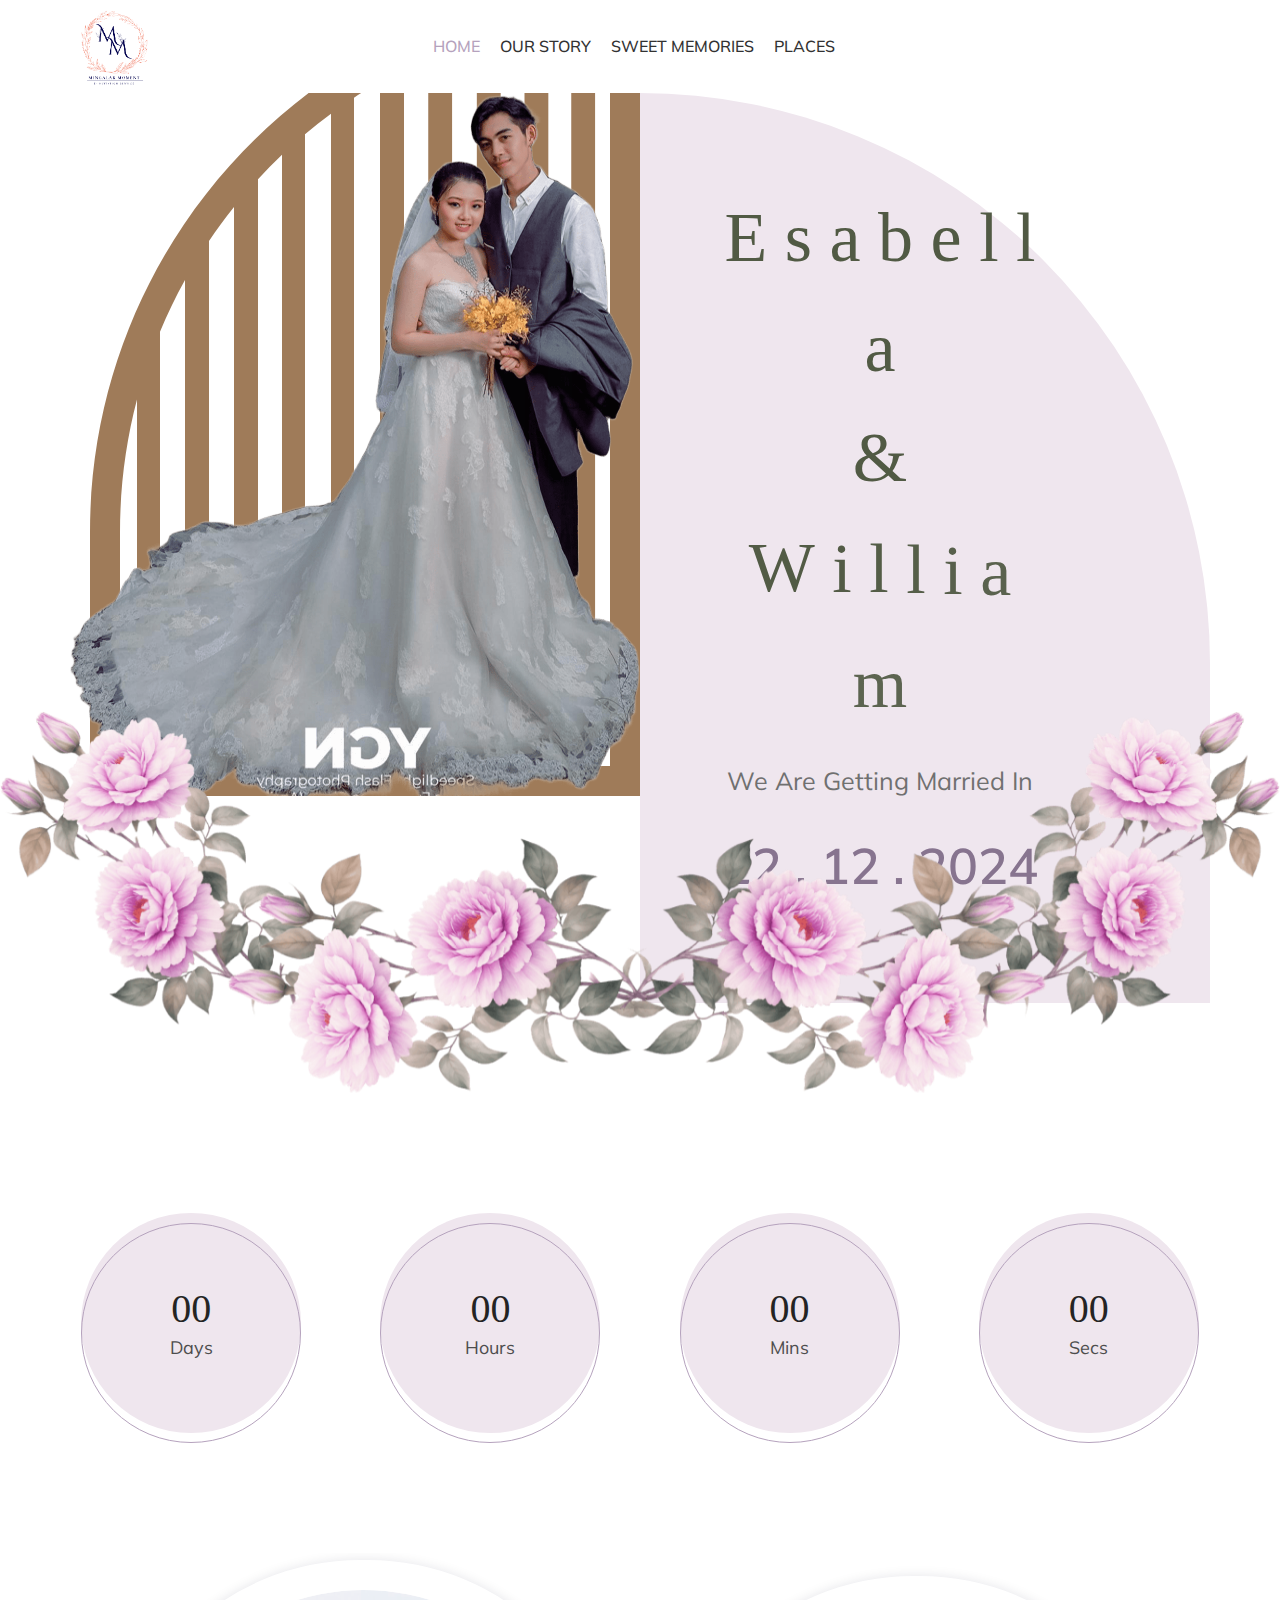
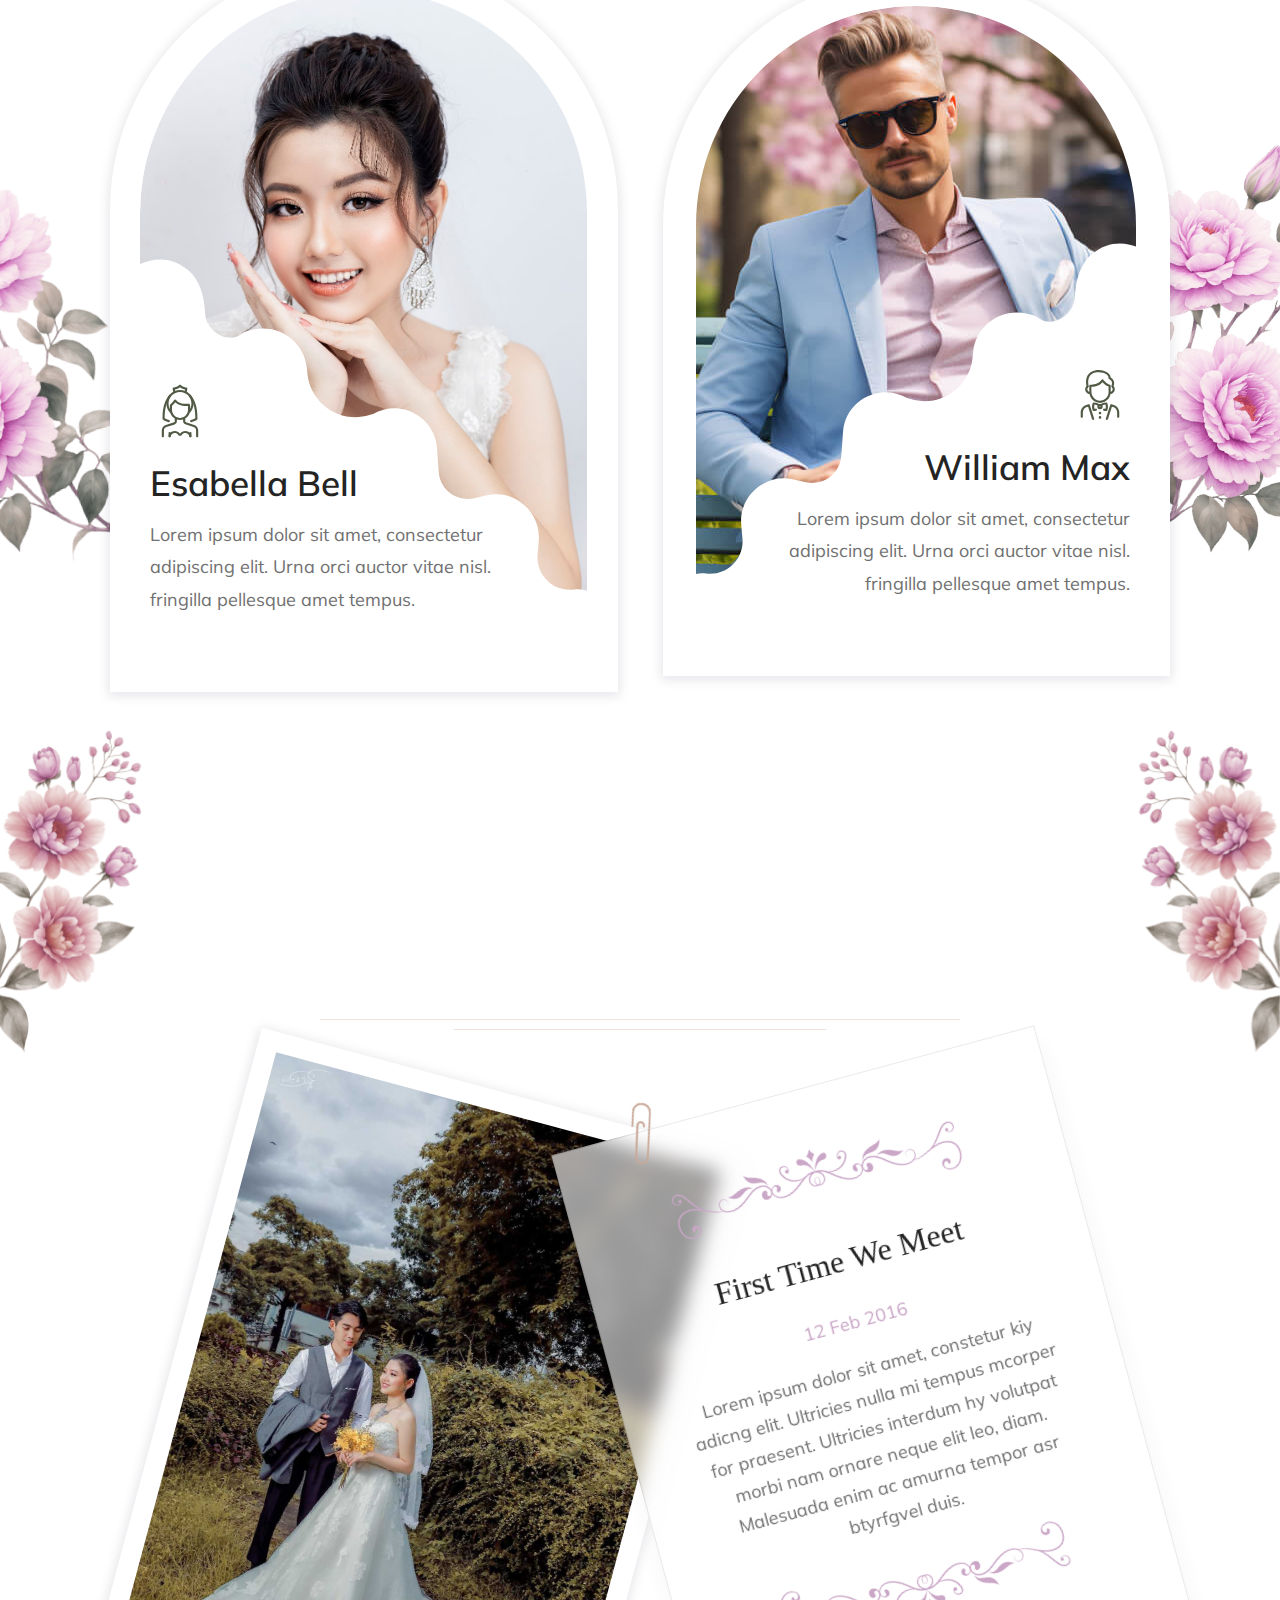
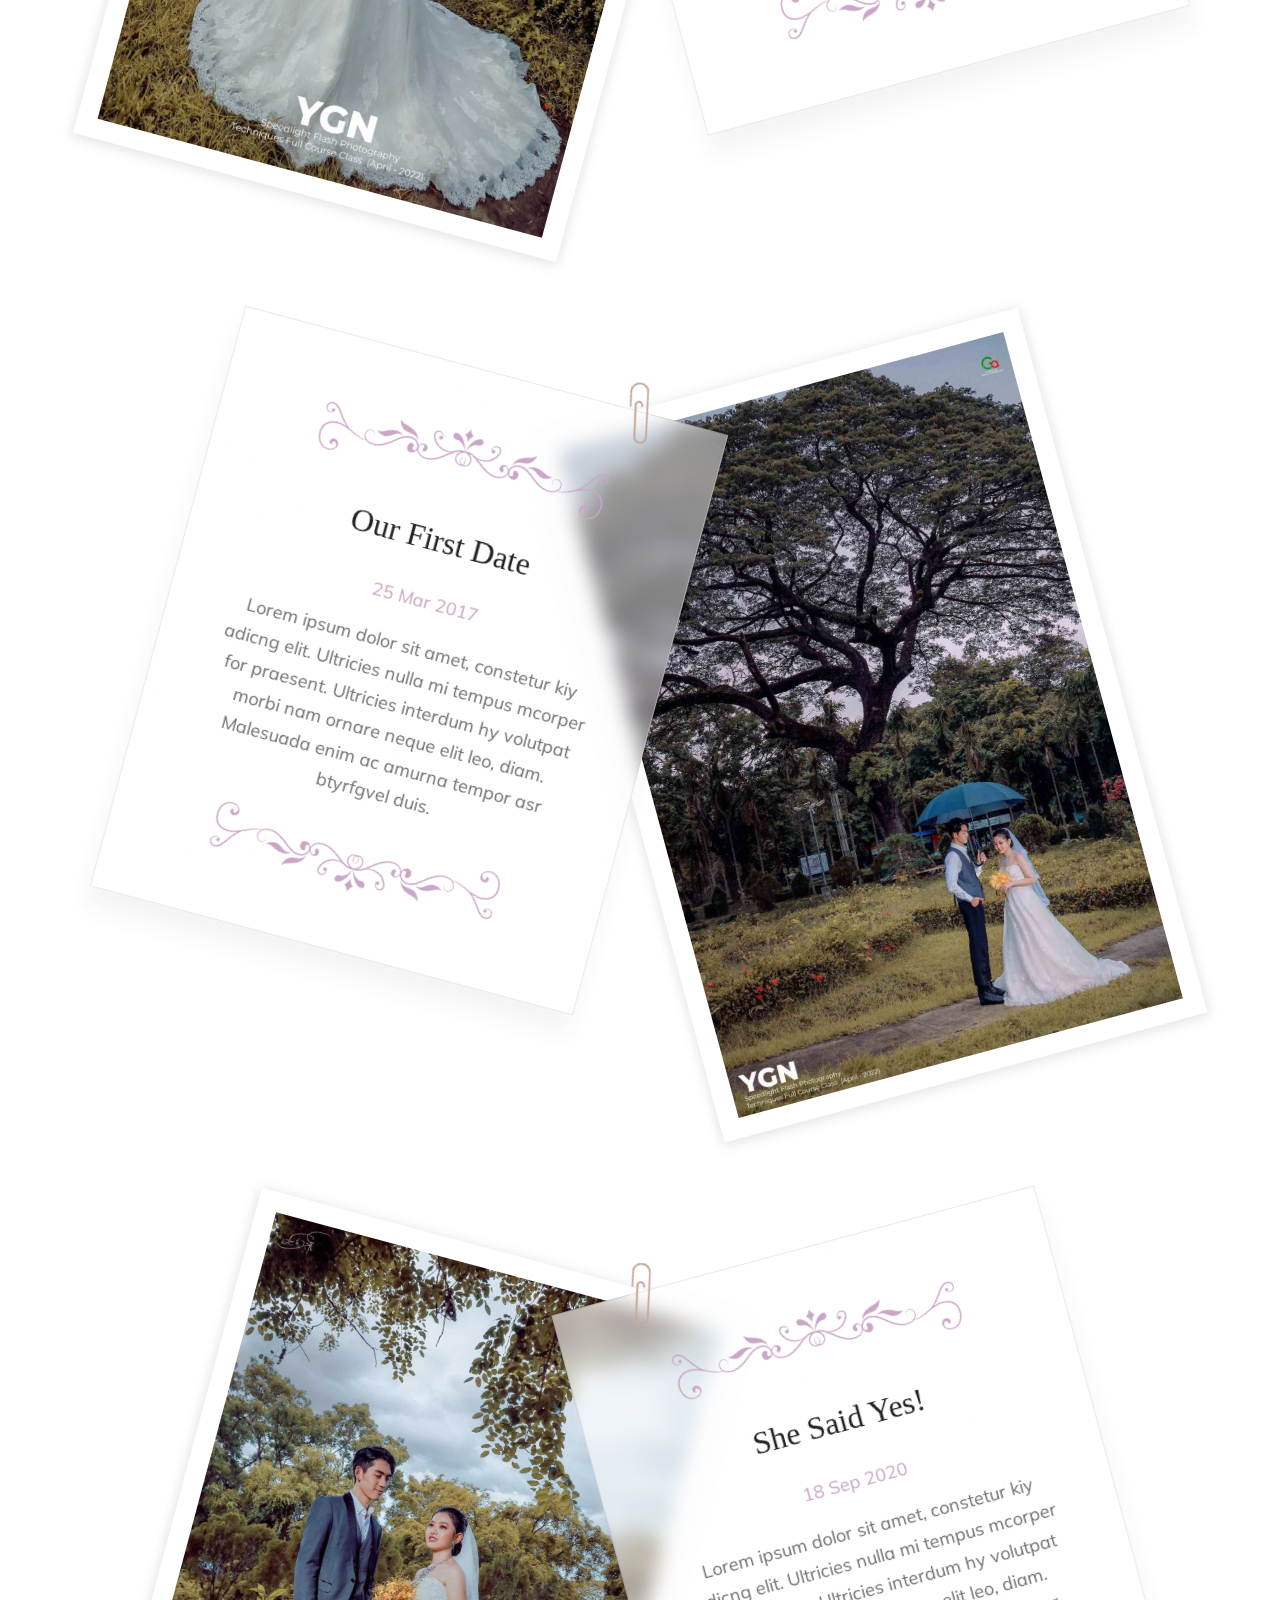
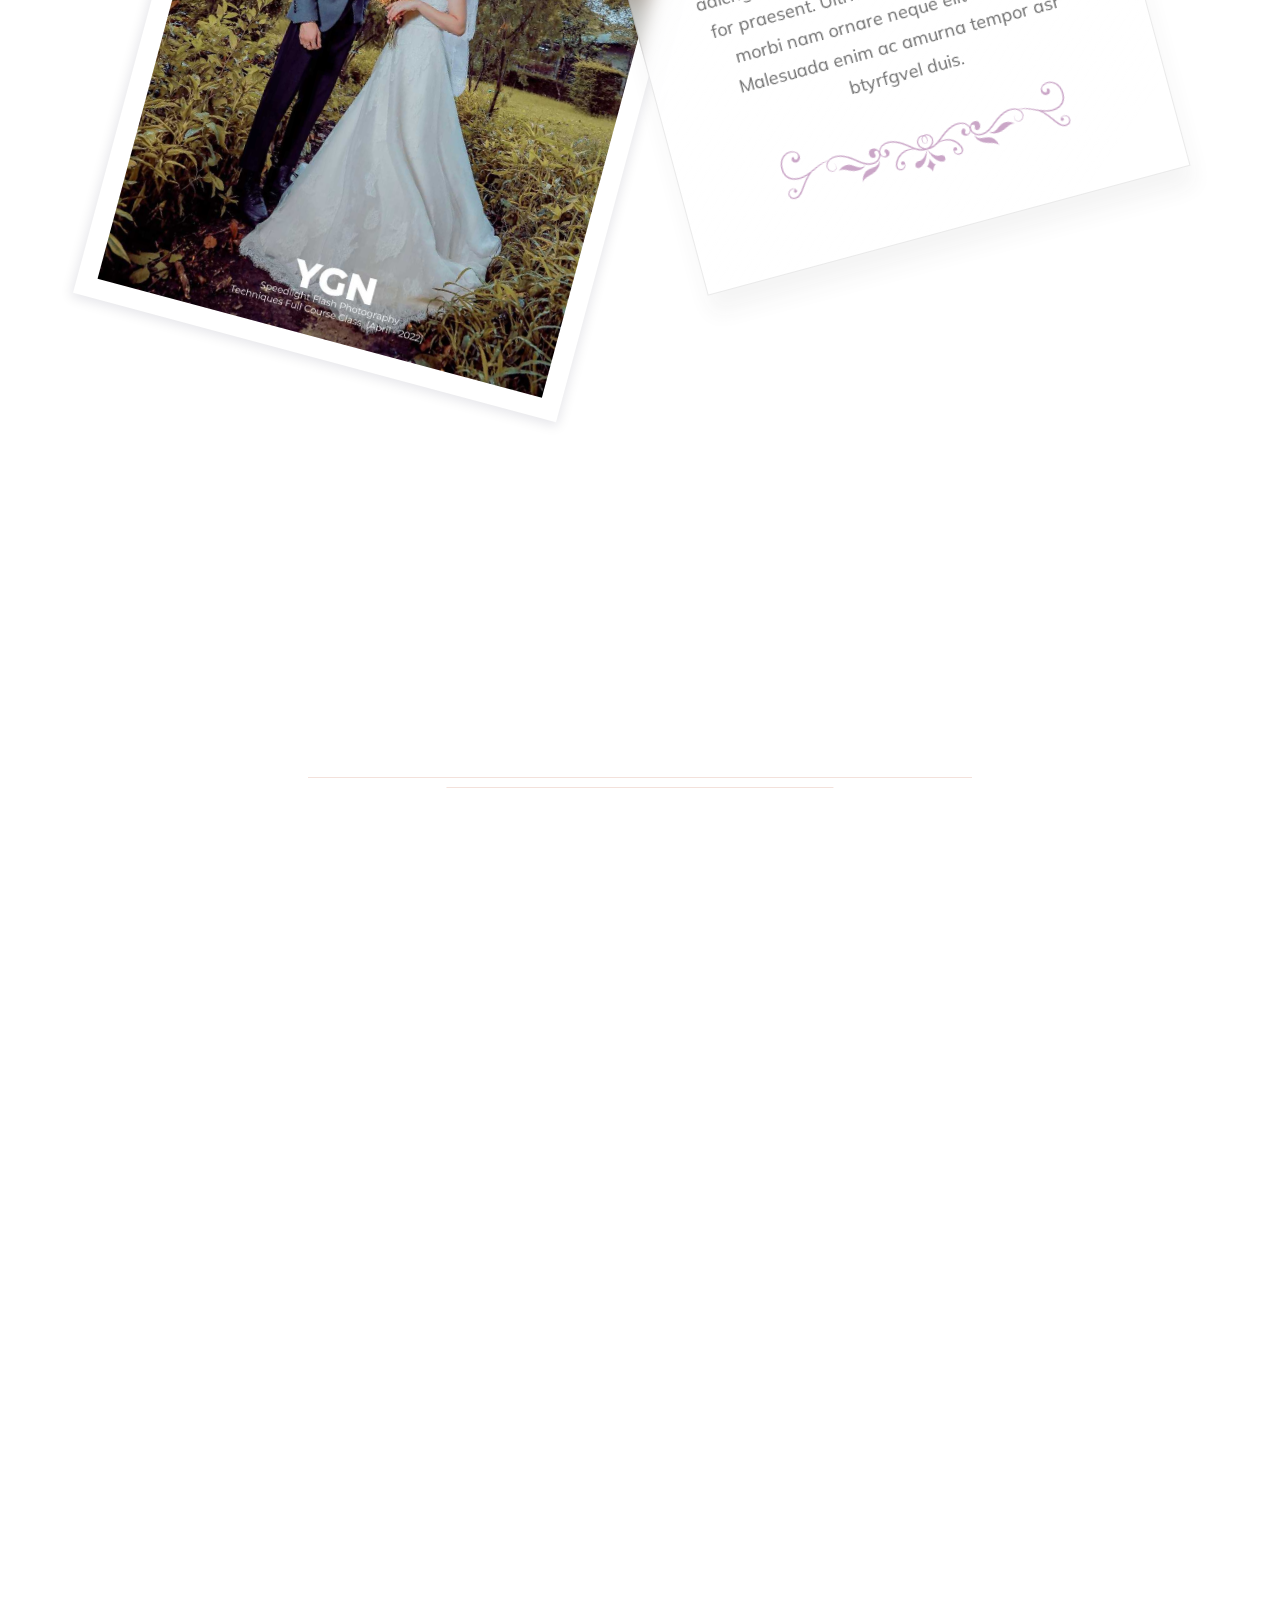
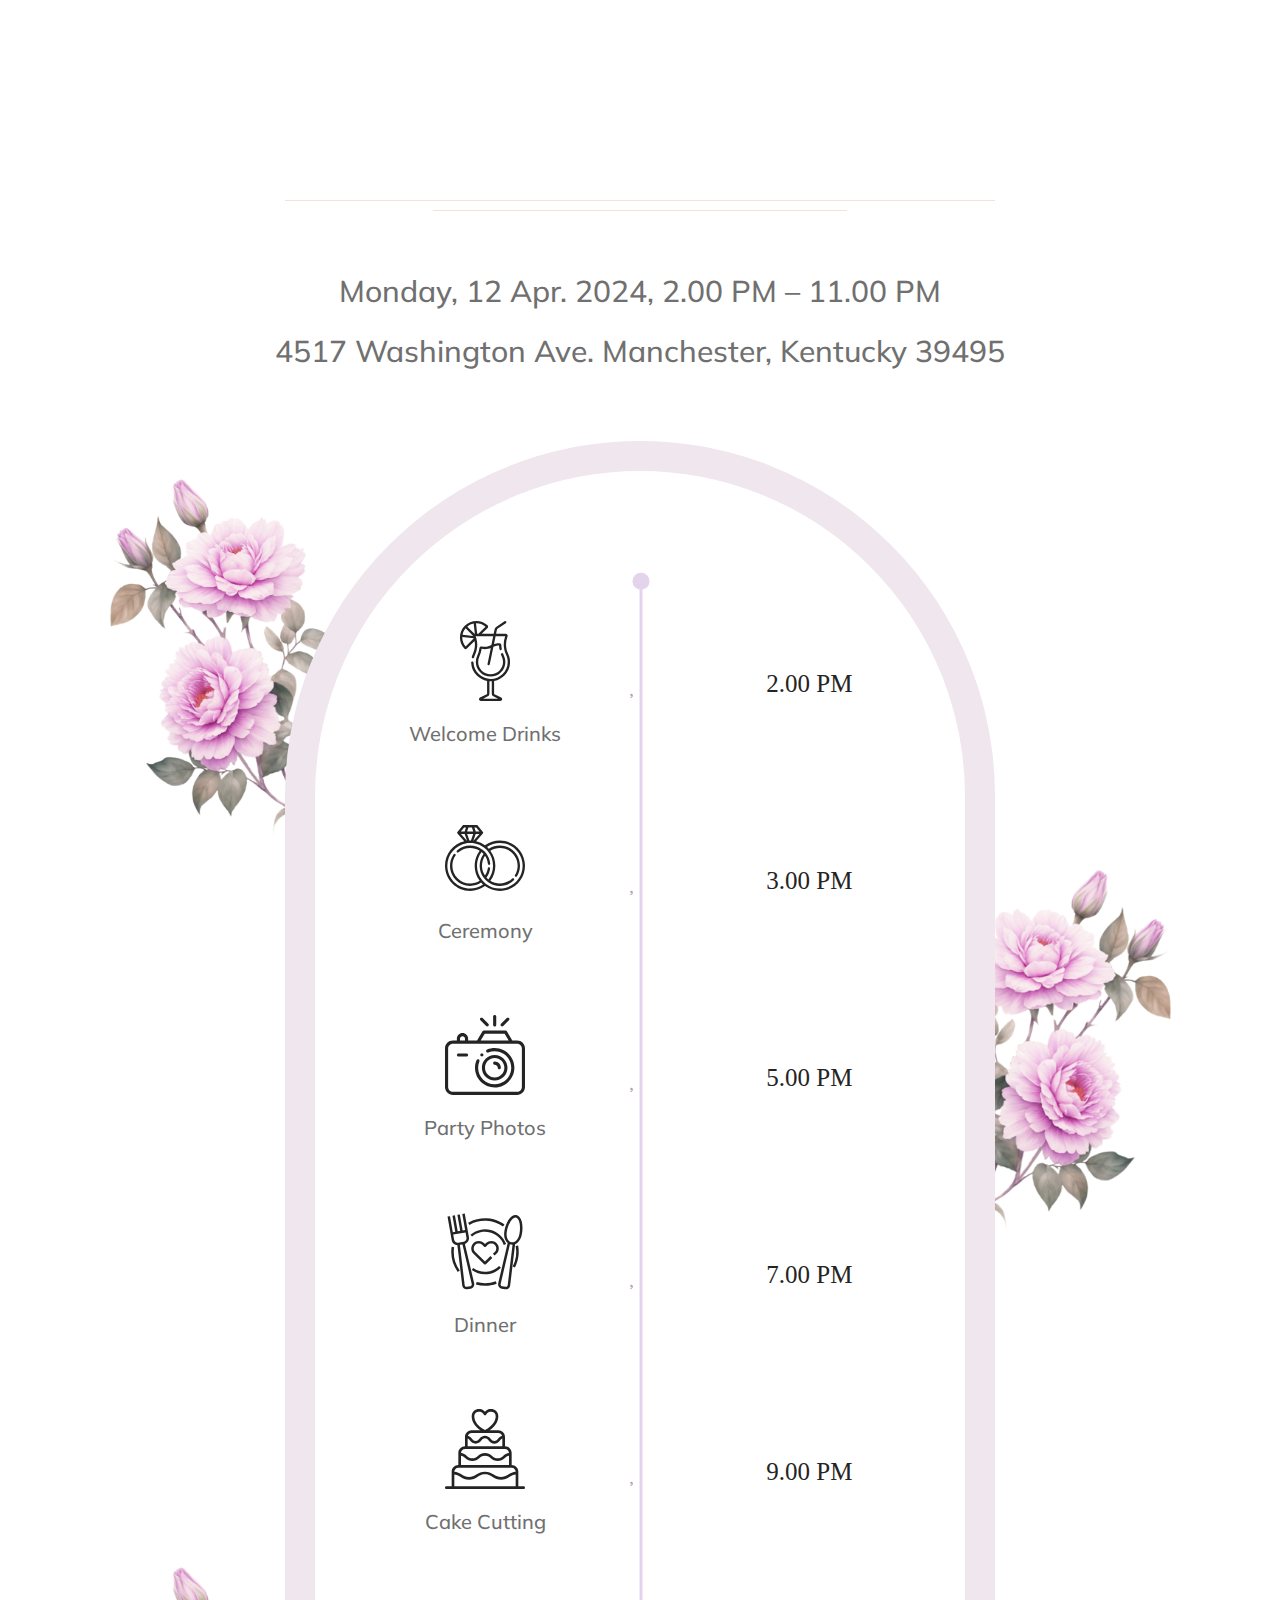
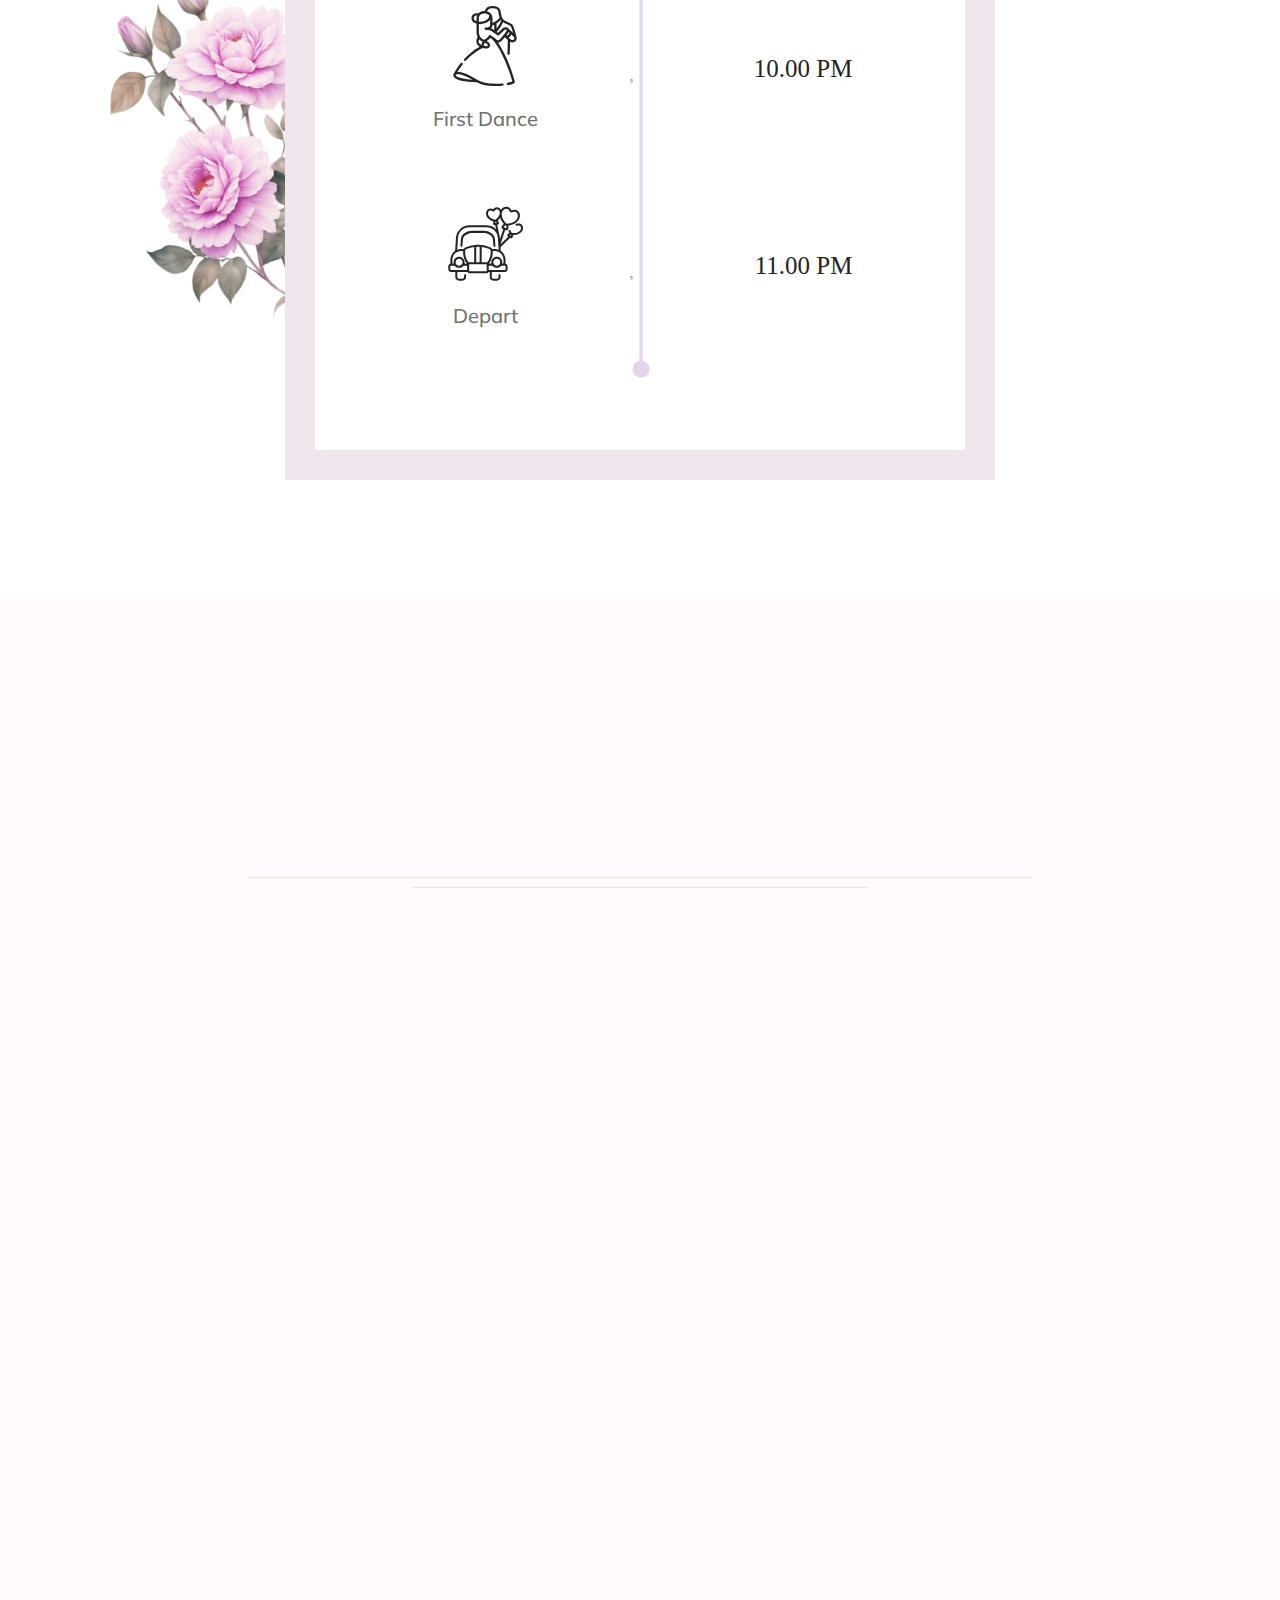
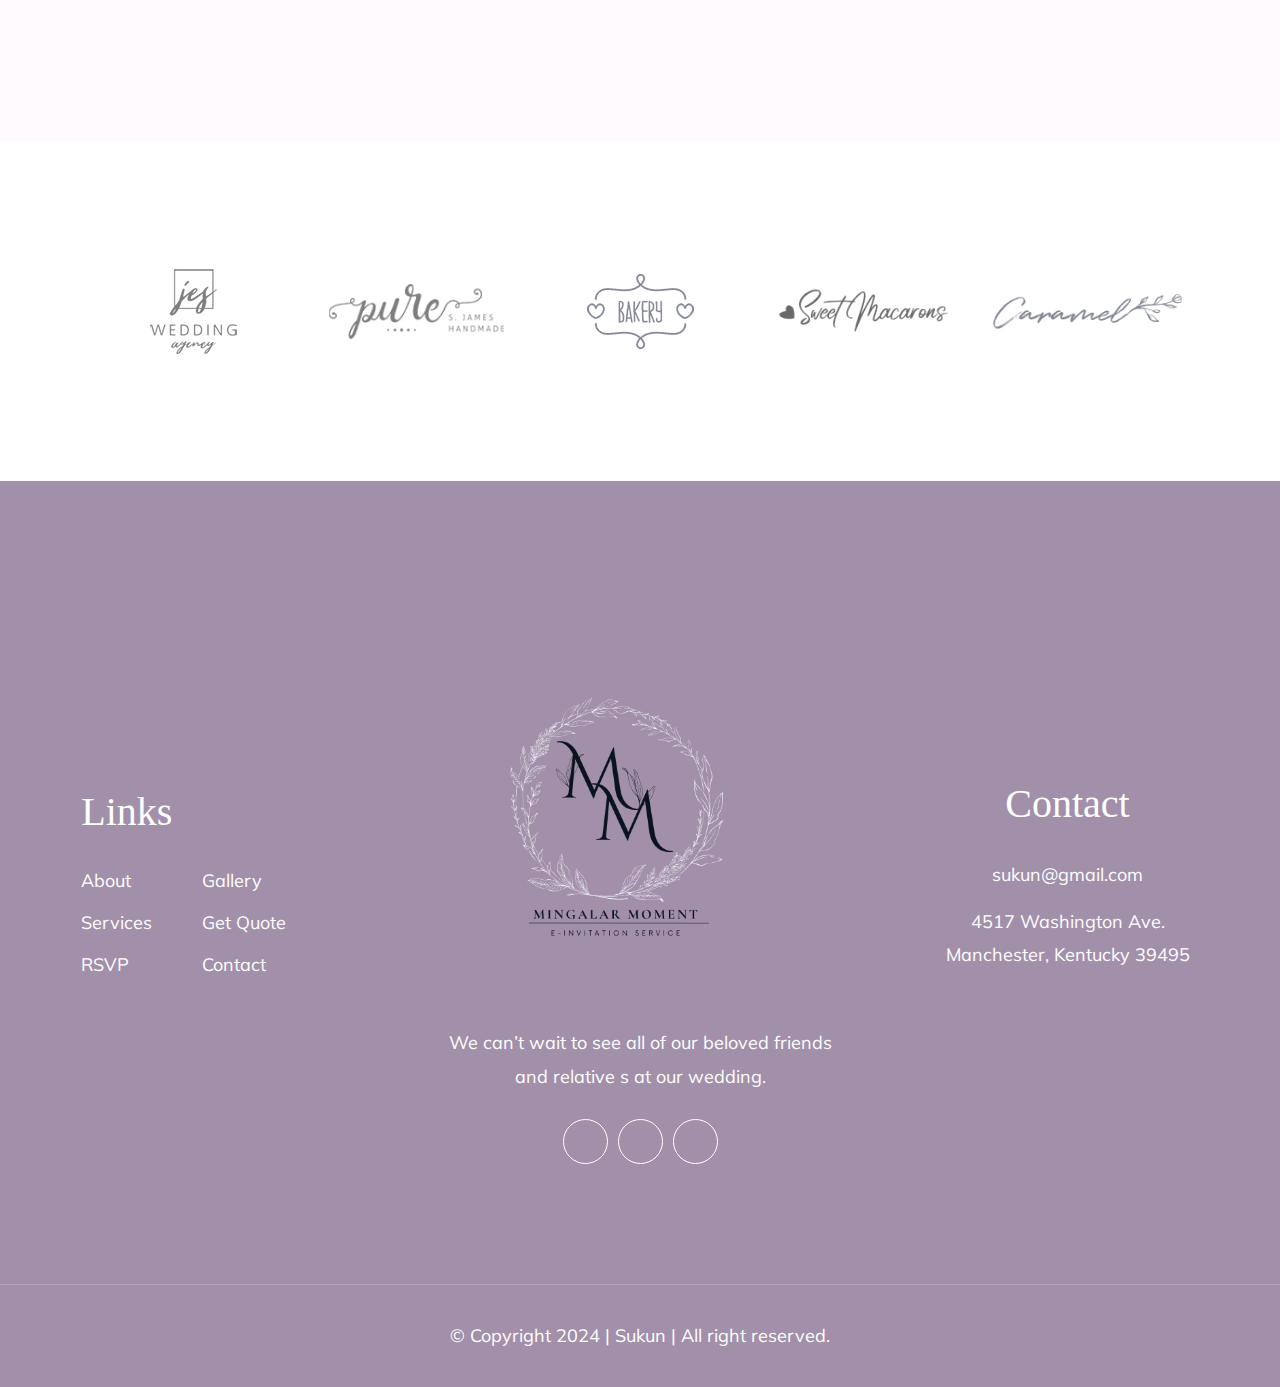
==== commit 178efe45: "Update index.html" ====
--- a/index.html
+++ b/index.html
@@ -12,7 +12,7 @@
       type="image/png"
       href="https://wpocean.com/html/tf/sukun/assets/images/favicon.png"
     />
-    <title>Sukun - Wedding &amp; Wedding Planner HTML5 Template</title>
+    <title>Mingalar Moment</title>
     <link
       href="./Sukun - Wedding &amp; Wedding Planner HTML5 Template_files/themify-icons.css"
       rel="stylesheet"
